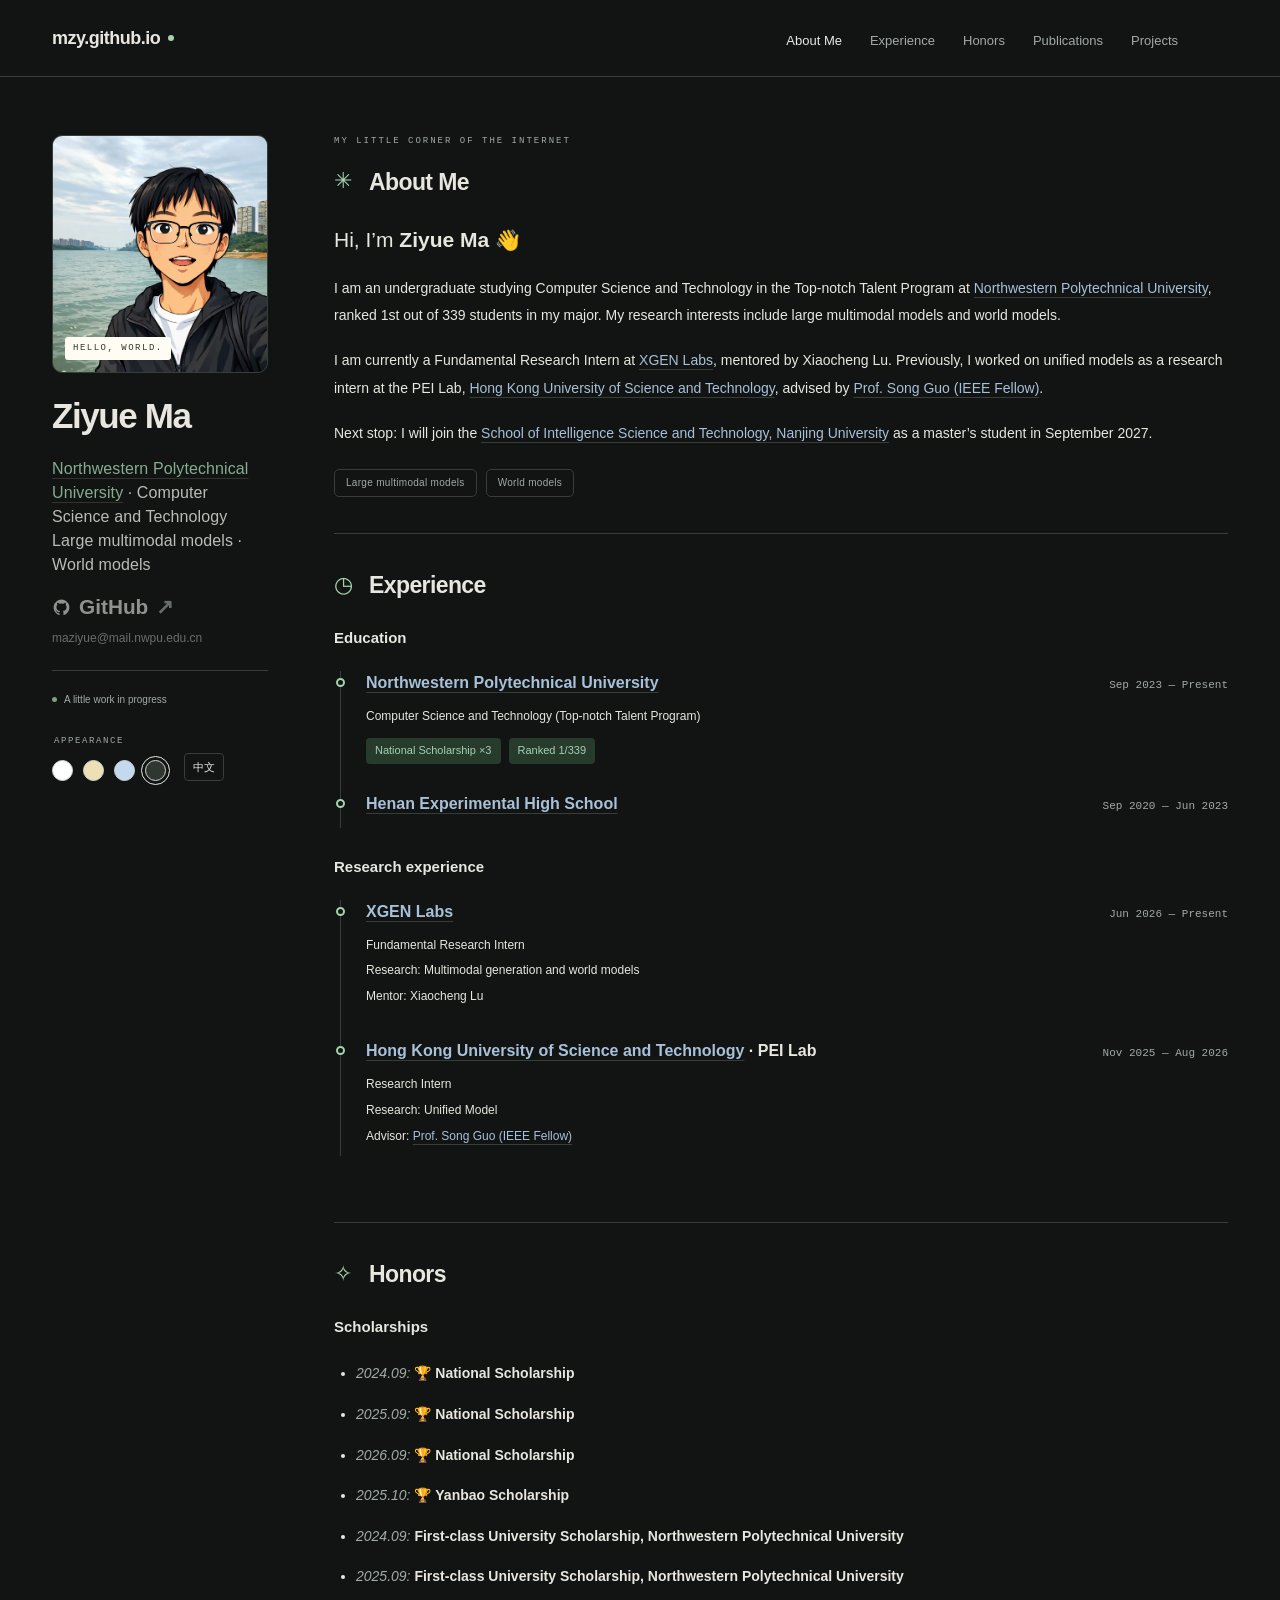
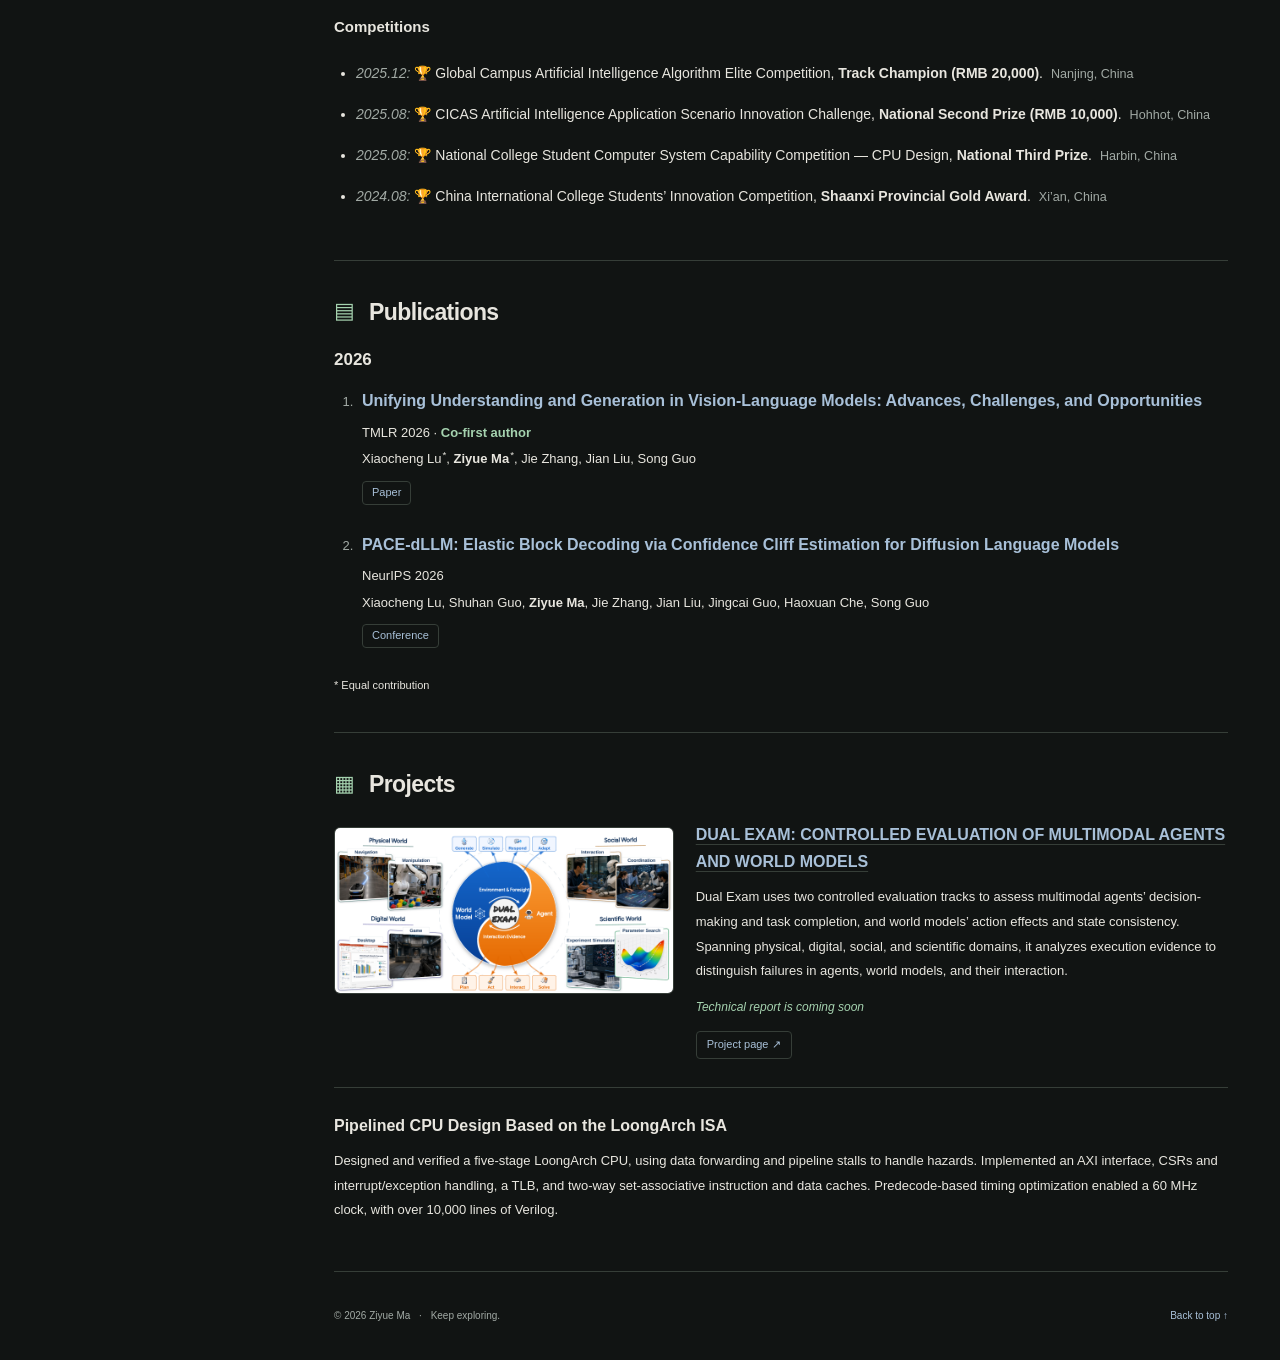
==== index.html @ 54a14113 "Publish bilingual academic homepage" ====
<!doctype html>
    <html lang="en" data-theme="dark"><head><meta charset="utf-8"><meta name="viewport" content="width=device-width,initial-scale=1">
    <title>mzy.github.io — Ziyue Ma</title><meta name="description" content="I am an undergraduate studying Computer Science and Technology in the Top-notch Talent Program at Northwestern Polytechnical University, ranked 1st out of 339 students in my major. My research interests include large multimodal models and world models.">
    <meta name="color-scheme" content="light dark"><link rel="icon" href="assets/images/favicon.svg" type="image/svg+xml">
    <link rel="stylesheet" href="assets/css/template.css"><link rel="stylesheet" href="assets/css/template-additions.css"><link rel="stylesheet" href="assets/css/site.css">
    <script>try{const t=localStorage.getItem('mzy-theme-v2');if(['light','yellow','blue','dark'].includes(t)){if(t==='light')delete document.documentElement.dataset.theme;else document.documentElement.dataset.theme=t;}}catch(e){}</script>
    <script src="assets/js/site.js" defer></script></head>
    <body><a class="skip-link" href="#about">Skip to content</a>
    <header class="masthead"><div class="masthead__inner-wrap"><a href="#about" class="site-brand">mzy.github.io<span class="brand-dot"></span></a><nav id="site-nav" class="site-nav" aria-label="Main navigation"><ul class="site-nav__links"><li><a class="site-nav__link" href="#about">About Me</a></li><li><a class="site-nav__link" href="#experience">Experience</a></li><li><a class="site-nav__link" href="#honors">Honors</a></li><li><a class="site-nav__link" href="#publications">Publications</a></li><li><a class="site-nav__link" href="#projects">Projects</a></li></ul></nav></div></header>
    <div id="main" role="main"><aside class="sidebar sticky"><div class="profile_box">
    <div class="author__avatar"><div class="portrait-frame"><img src="assets/images/portrait.jpg" alt="Ziyue Ma’s portrait" width="1024" height="1536"><span class="portrait-tag">HELLO, WORLD.</span></div></div>
    <div class="author__content"><h1 class="author__name">Ziyue Ma</h1></div>
    <p class="author__direction"><a class="profile-reference" href="https://www.nwpu.edu.cn/" target="_blank" rel="noopener noreferrer">Northwestern Polytechnical University</a> · Computer Science and Technology<br>Large multimodal models · World models</p>
    <div class="author__social-icons"><a class="github-link" href="https://github.com/abczyxabczyxa" target="_blank" rel="noopener noreferrer"><svg viewBox="0 0 24 24" aria-hidden="true"><path fill="currentColor" d="M12 2a10 10 0 0 0-3.16 19.49c.5.09.68-.22.68-.48v-1.86c-2.78.6-3.37-1.18-3.37-1.18-.45-1.16-1.11-1.47-1.11-1.47-.91-.62.07-.61.07-.61 1 .07 1.53 1.03 1.53 1.03.89 1.53 2.34 1.09 2.91.83.09-.65.35-1.09.63-1.34-2.22-.25-4.56-1.11-4.56-4.94 0-1.09.39-1.99 1.03-2.69-.1-.25-.45-1.27.1-2.65 0 0 .84-.27 2.75 1.03a9.58 9.58 0 0 1 5 0c1.91-1.3 2.75-1.03 2.75-1.03.55 1.38.2 2.4.1 2.65.64.7 1.03 1.6 1.03 2.69 0 3.84-2.34 4.69-4.58 4.94.36.31.68.92.68 1.85v2.75c0 .27.18.58.69.48A10 10 0 0 0 12 2Z"/></svg>GitHub <span>↗</span></a><a class="email-link" href="mailto:maziyue@mail.nwpu.edu.cn" aria-label="Email maziyue@mail.nwpu.edu.cn">maziyue@mail.nwpu.edu.cn</a></div>
    <div class="profile-note"><span class="status-dot"></span> A little work in progress</div>
    <div class="appearance-controls"><fieldset class="theme-picker"><legend>APPEARANCE</legend><button type="button" data-theme-choice="light" aria-label="Light theme" aria-pressed="true"></button><button type="button" data-theme-choice="yellow" aria-label="Warm theme" aria-pressed="false"></button><button type="button" data-theme-choice="blue" aria-label="Blue theme" aria-pressed="false"></button><button type="button" data-theme-choice="dark" aria-label="Dark theme" aria-pressed="false"></button></fieldset><a class="language-toggle" href="zh.html" lang="zh-CN" aria-label="切换为中文">中文</a></div>
    </div></aside>
    <article class="page"><div class="page__inner-wrap"><div class="page__content">
    <section id="about" class="about-section"><div class="section-kicker">MY LITTLE CORNER OF THE INTERNET</div><h2><span class="section-symbol" aria-hidden="true">✳</span> About Me</h2><p class="intro-lead">Hi, I’m <strong>Ziyue Ma</strong><span class="wave"> 👋</span></p><p>I am an undergraduate studying Computer Science and Technology in the Top-notch Talent Program at <a class="profile-reference" href="https://www.nwpu.edu.cn/" target="_blank" rel="noopener noreferrer">Northwestern Polytechnical University</a>, ranked 1st out of 339 students in my major. My research interests include large multimodal models and world models.</p><p>I am currently a Fundamental Research Intern at <a class="profile-reference" href="https://xgenlabs.ai/" target="_blank" rel="noopener noreferrer">XGEN Labs</a>, mentored by Xiaocheng Lu. Previously, I worked on unified models as a research intern at the PEI Lab, <a class="profile-reference" href="https://hkust.edu.hk/" target="_blank" rel="noopener noreferrer">Hong Kong University of Science and Technology</a>, advised by <a class="profile-reference" href="https://cse.hkust.edu.hk/~songguo/" target="_blank" rel="noopener noreferrer">Prof. Song Guo (IEEE Fellow)</a>.</p><p>Next stop: I will join the <a class="profile-reference" href="https://is.nju.edu.cn/" target="_blank" rel="noopener noreferrer">School of Intelligence Science and Technology, Nanjing University</a> as a master’s student in September 2027.</p><div class="topic-pills"><span>Large multimodal models</span><span>World models</span></div></section>
    <section id="experience"><h2><span class="section-symbol" aria-hidden="true">◷</span> Experience</h2><h3 class="experience-group-title">Education <span>EDUCATION</span></h3><ol class="personal-timeline"><li class="timeline-entry"><span class="timeline-point" aria-hidden="true"></span><div class="timeline-heading"><h4><a class="profile-reference" href="https://www.nwpu.edu.cn/" target="_blank" rel="noopener noreferrer">Northwestern Polytechnical University</a></h4><span class="timeline-date">Sep 2023 — Present</span></div><p class="timeline-detail">Computer Science and Technology (Top-notch Talent Program)</p><div class="academic-highlights"><span>National Scholarship ×3</span><span>Ranked 1/339</span></div></li><li class="timeline-entry"><span class="timeline-point" aria-hidden="true"></span><div class="timeline-heading"><h4><a class="profile-reference" href="https://www.hnssyzx.cn/" target="_blank" rel="noopener noreferrer">Henan Experimental High School</a></h4><span class="timeline-date">Sep 2020 — Jun 2023</span></div><div class="academic-highlights"></div></li></ol><h3 class="experience-group-title">Research experience <span>RESEARCH EXPERIENCE</span></h3><ol class="personal-timeline"><li class="timeline-entry"><span class="timeline-point" aria-hidden="true"></span><div class="timeline-heading"><h4><a class="profile-reference" href="https://xgenlabs.ai/" target="_blank" rel="noopener noreferrer">XGEN Labs</a></h4><span class="timeline-date">Jun 2026 — Present</span></div><p class="timeline-role">Fundamental Research Intern</p><p class="timeline-detail">Research: Multimodal generation and world models</p><p class="timeline-mentor">Mentor: Xiaocheng Lu</p></li><li class="timeline-entry"><span class="timeline-point" aria-hidden="true"></span><div class="timeline-heading"><h4><a class="profile-reference" href="https://hkust.edu.hk/" target="_blank" rel="noopener noreferrer">Hong Kong University of Science and Technology</a> · PEI Lab</h4><span class="timeline-date">Nov 2025 — Aug 2026</span></div><p class="timeline-role">Research Intern</p><p class="timeline-detail">Research: Unified Model</p><p class="timeline-mentor">Advisor: <a class="profile-reference" href="https://cse.hkust.edu.hk/~songguo/" target="_blank" rel="noopener noreferrer">Prof. Song Guo (IEEE Fellow)</a></p></li></ol></section>
    <section id="honors"><h2><span class="section-symbol" aria-hidden="true">✧</span> Honors</h2><h3 class="experience-group-title">Scholarships <span>SCHOLARSHIPS</span></h3><ul class="honor-list"><li class="honor-row"><p><em><time datetime="2024-09">2024.09</time>:</em> 🏆 <strong class="honor-emphasized">National Scholarship</strong></p></li><li class="honor-row"><p><em><time datetime="2025-09">2025.09</time>:</em> 🏆 <strong class="honor-emphasized">National Scholarship</strong></p></li><li class="honor-row"><p><em><time datetime="2026-09">2026.09</time>:</em> 🏆 <strong class="honor-emphasized">National Scholarship</strong></p></li><li class="honor-row"><p><em><time datetime="2025-10">2025.10</time>:</em> 🏆 <strong>Yanbao Scholarship</strong></p></li><li class="honor-row"><p><em><time datetime="2024-09">2024.09</time>:</em> <strong>First-class University Scholarship, Northwestern Polytechnical University</strong></p></li><li class="honor-row"><p><em><time datetime="2025-09">2025.09</time>:</em> <strong>First-class University Scholarship, Northwestern Polytechnical University</strong></p></li></ul><h3 class="experience-group-title">Competitions <span>COMPETITIONS</span></h3><ul class="honor-list"><li class="honor-row"><p><em><time datetime="2025-12">2025.12</time>:</em> 🏆 Global Campus Artificial Intelligence Algorithm Elite Competition, <strong>Track Champion (RMB 20,000)</strong>.<span class="honor-location">Nanjing, China</span></p></li><li class="honor-row"><p><em><time datetime="2025-08">2025.08</time>:</em> 🏆 CICAS Artificial Intelligence Application Scenario Innovation Challenge, <strong>National Second Prize (RMB 10,000)</strong>.<span class="honor-location">Hohhot, China</span></p></li><li class="honor-row"><p><em><time datetime="2025-08">2025.08</time>:</em> 🏆 National College Student Computer System Capability Competition — CPU Design, <strong>National Third Prize</strong>.<span class="honor-location">Harbin, China</span></p></li><li class="honor-row"><p><em><time datetime="2024-08">2024.08</time>:</em> 🏆 China International College Students’ Innovation Competition, <strong>Shaanxi Provincial Gold Award</strong>.<span class="honor-location">Xi’an, China</span></p></li></ul></section>
    <section id="publications"><h2><span class="section-symbol" aria-hidden="true">▤</span> Publications</h2><h3 class="publication-year">2026</h3><ol class="publication-list"><li class="publication-item"><h3 class="publication-title"><a href="https://openreview.net/pdf?id=AIMmeOrVFL" target="_blank" rel="noopener noreferrer">Unifying Understanding and Generation in Vision-Language Models: Advances, Challenges, and Opportunities</a></h3><p class="publication-venue">TMLR 2026 · <span class="publication-contribution">Co-first author</span></p><p class="publication-authors">Xiaocheng Lu<sup>*</sup>, <strong>Ziyue Ma</strong><sup>*</sup>, Jie Zhang, Jian Liu, Song Guo</p><div class="publication-links"><a href="https://openreview.net/pdf?id=AIMmeOrVFL" target="_blank" rel="noopener noreferrer">Paper</a></div></li><li class="publication-item"><h3 class="publication-title"><a href="https://neurips.cc/virtual/2026/loc/sydney/poster/149141" target="_blank" rel="noopener noreferrer">PACE-dLLM: Elastic Block Decoding via Confidence Cliff Estimation for Diffusion Language Models</a></h3><p class="publication-venue">NeurIPS 2026</p><p class="publication-authors">Xiaocheng Lu, Shuhan Guo, <strong>Ziyue Ma</strong>, Jie Zhang, Jian Liu, Jingcai Guo, Haoxuan Che, Song Guo</p><div class="publication-links"><a href="https://neurips.cc/virtual/2026/loc/sydney/poster/149141" target="_blank" rel="noopener noreferrer">Conference</a></div></li></ol><p class="publication-note">* Equal contribution</p></section>
    <section id="projects"><h2><span class="section-symbol" aria-hidden="true">▦</span> Projects</h2><div class="research-projects"><article class="research-project research-project-with-image"><div class="research-project-image"><img src="assets/images/dual-exam.png" alt="DUAL EXAM evaluation framework for multimodal agents and world models across physical, digital, social, and scientific domains" width="1600" height="780" loading="lazy"></div><div class="research-project-content"><h3><a class="profile-reference" href="https://xgenlabs.ai/research/dual-exam/" target="_blank" rel="noopener noreferrer">DUAL EXAM: CONTROLLED EVALUATION OF MULTIMODAL AGENTS AND WORLD MODELS</a></h3><p>Dual Exam uses two controlled evaluation tracks to assess multimodal agents’ decision-making and task completion, and world models’ action effects and state consistency. Spanning physical, digital, social, and scientific domains, it analyzes execution evidence to distinguish failures in agents, world models, and their interaction.</p><p class="project-status">Technical report is coming soon</p><a class="project-page-link" href="https://xgenlabs.ai/research/dual-exam/" target="_blank" rel="noopener noreferrer">Project page ↗</a></div></article><article class="research-project"><div class="research-project-content"><h3>Pipelined CPU Design Based on the LoongArch ISA</h3><p>Designed and verified a five-stage LoongArch CPU, using data forwarding and pipeline stalls to handle hazards. Implemented an AXI interface, CSRs and interrupt/exception handling, a TLB, and two-way set-associative instruction and data caches. Predecode-based timing optimization enabled a 60 MHz clock, with over 10,000 lines of Verilog.</p></div></article></div></section>
    <footer class="site-footer"><span>© 2026 Ziyue Ma <span class="footer-dot">·</span> Keep exploring.</span><a href="#about">Back to top ↑</a></footer>
    </div></div></article></div><noscript><p class="noscript-note">Content and links work without JavaScript. Theme switching requires JavaScript.</p></noscript></body></html>
---- assets/css/template.css ----
a:focus{outline:thin dotted #f89406;outline:5px auto #f89406;outline-offset:-2px}*,*:before,*:after{-moz-box-sizing:border-box;-webkit-box-sizing:border-box;box-sizing:border-box}html{box-sizing:border-box;background-color:#fff;font-size:15px;-webkit-text-size-adjust:100%;-ms-text-size-adjust:100%}body{margin:0}::-moz-selection{color:#fff;background:#000}::selection{color:#fff;background:#000}article,aside,details,figcaption,figure,footer,header,hgroup,main,nav,section{display:block}audio,canvas,video{display:inline-block;*display:inline;*zoom:1}audio:not([controls]){display:none}a{color:#224b8d}a:hover,a:active{outline:0}sub,sup{position:relative;font-size:75%;line-height:0;vertical-align:baseline}sup{top:-0.5em}sub{bottom:-0.25em}img{max-width:100%;width:auto\9;height:auto;vertical-align:middle;border:0;-ms-interpolation-mode:bicubic}#map_canvas img,.google-maps img{max-width:none}button,input,select,textarea{margin:0;font-size:100%;vertical-align:middle}button,input{*overflow:visible;line-height:normal}button::-moz-focus-inner,input::-moz-focus-inner{padding:0;border:0}button,html input[type="button"],input[type="reset"],input[type="submit"]{-webkit-appearance:button;cursor:pointer}label,select,button,input[type="button"],input[type="reset"],input[type="submit"],input[type="radio"],input[type="checkbox"]{cursor:pointer}input[type="search"]{box-sizing:content-box;-webkit-appearance:textfield}input[type="search"]::-webkit-search-decoration,input[type="search"]::-webkit-search-cancel-button{-webkit-appearance:none}textarea{overflow:auto;vertical-align:top}html{position:relative;min-height:100%}body{margin:0;padding:0;padding-bottom:0em;color:#494e52;font-family:"Trebuchet MS",Helvetica,sans-serif;line-height:1.5}body.overflow--hidden{overflow:hidden}h1,h2,h3,h4,h5,h6{margin:1em 0 0.5em;line-height:1.2;font-family:"Trebuchet MS",Helvetica,sans-serif;font-weight:bold}h1{margin-top:1em;font-size:1.4em}h2{font-size:1.2em}h3{font-size:1em}h4{font-size:1em}h5{font-size:1em}h6{font-size:1em}small,.small{font-size:1em}p{margin-bottom:0.5em}u,ins{text-decoration:none;border-bottom:1px solid #494e52}u a,ins a{color:inherit}ul{padding-inline-start:2em;margin-block-start:0.5em}del a{color:inherit}p,pre,blockquote,ul,ol,dl,figure,table,fieldset{orphans:3;widows:3}abbr[title],abbr[data-original-title]{text-decoration:none;cursor:help;border-bottom:1px dotted #494e52}blockquote{margin:2em 1em 2em 0;padding-left:1em;padding-right:1em;font-style:italic;border-left:0.25em solid #7a8288}blockquote cite{font-style:italic}blockquote cite:before{content:"\2014";padding-right:5px}a:hover,a:active{outline:0}tt,code,kbd,samp,pre{font-family:Monaco,Consolas,"Lucida Console",monospace}pre{overflow-x:auto}p>code,a>code,li>code,figcaption>code,td>code{padding-top:0.1rem;padding-bottom:0.1rem;font-size:1em;background:#fafafa;border:1px solid #f2f3f3;border-radius:4px;box-shadow:0 1px 1px rgba(0,0,0,0.125)}p>code:before,p>code:after,a>code:before,a>code:after,li>code:before,li>code:after,figcaption>code:before,figcaption>code:after,td>code:before,td>code:after{letter-spacing:-0.2em;content:"\00a0"}hr{display:block;margin:1em 0;border:0;border-top:1px solid #f2f3f3}ul li,ol li{margin-bottom:0.5em}li ul,li ol{margin-top:0.5em}figure{display:-webkit-box;display:flex;-webkit-box-pack:justify;justify-content:space-between;-webkit-box-align:start;align-items:flex-start;flex-wrap:wrap;margin:2em 0}figure img,figure iframe,figure .fluid-width-video-wrapper{margin-bottom:1em}figure img{width:100%;border-radius:4px;-webkit-transition:all 0.2s ease-in-out;transition:all 0.2s ease-in-out}figure>a{display:block}@media (min-width: 37.5em){figure.half>a,figure.half>img{width:calc(50% - 0.5em)}}figure.half figcaption{width:100%}@media (min-width: 37.5em){figure.third>a,figure.third>img{width:calc(33.3333% - 0.5em)}}figure.third figcaption{width:100%}figcaption{margin-bottom:0.5em;color:#777a7d;font-family:Georgia,Times,serif;font-size:1em}figcaption a{color:inherit;text-decoration:none;border-bottom:1px solid #bdc1c4;-webkit-transition:all 0.2s ease-in-out;transition:all 0.2s ease-in-out}figcaption a:hover{color:#000;border-bottom-color:#000}svg:not(:root){overflow:hidden}nav ul{margin:0;padding:0}nav li{list-style:none}nav a{text-decoration:none}nav ul li,nav ol li{margin-bottom:0}nav li ul,nav li ol{margin-top:0}b,i,strong,em,blockquote,p,q,span,figure,img,h1,h2,header,input,a,tr,td,form button,input[type="submit"],.btn,#goog-wm-sb,.highlight,.archive__item-teaser{-webkit-transition:all 0.2s ease-in-out;transition:all 0.2s ease-in-out}.hidden{display:none;visibility:hidden}.load{display:none}.transparent{opacity:0}.visually-hidden,.screen-reader-text,.screen-reader-text span,.screen-reader-shortcut{position:absolute !important;clip:rect(1px, 1px, 1px, 1px);height:1px !important;width:1px !important;border:0 !important;overflow:hidden}body:hover .visually-hidden a,body:hover .visually-hidden input,body:hover .visually-hidden button{display:none !important}.screen-reader-text:focus,.screen-reader-shortcut:focus{clip:auto !important;height:auto !important;width:auto !important;display:block;font-size:1em;font-weight:bold;padding:15px 23px 14px;background:#fff;z-index:100000;text-decoration:none;box-shadow:0 0 2px 2px rgba(0,0,0,0.6)}.skip-link{position:fixed;z-index:20;margin:0;font-family:"Trebuchet MS",Helvetica,sans-serif;white-space:nowrap}.skip-link li{height:0;width:0;list-style:none}.text-left{text-align:left}.text-center{text-align:center}.text-right{text-align:right}.text-justify{text-align:justify}.text-nowrap{white-space:nowrap}.cf{clear:both}.wrapper{max-width:925px;margin-left:auto;margin-right:auto}.wrapper:after{content:" ";display:block;clear:both}.align-left{display:block;margin-left:auto;margin-right:auto}@media (min-width: 37.5em){.align-left{float:left;margin-right:1em}}.align-right{display:block;margin-left:auto;margin-right:auto}@media (min-width: 37.5em){.align-right{float:right;margin-left:1em}}.align-center{display:block;margin-left:auto;margin-right:auto}@media (min-width: 57.8125em){.full{margin-right:-19.4915254237% !important}}.icon{display:inline-block;fill:currentColor;width:1em;height:1.1em;line-height:1;position:relative;top:-0.1em;vertical-align:middle}.social-icons .fa{color:#000}.social-icons .fa-behance,.social-icons .fa-behance-square{color:#1769FF}.social-icons .fa-dribbble{color:#ea4c89}.social-icons .fa-facebook,.social-icons .fa-facebook-square{color:#3b5998}.social-icons .fa-flickr{color:#ff0084}.social-icons .fa-foursquare{color:#0072b1}.social-icons .fa-github,.social-icons .fa-github-alt,.social-icons .fa-github-square{color:#171516}.social-icons .fa-google-plus,.social-icons .fa-google-plus-square{color:#dd4b39}.social-icons .fa-instagram{color:#517fa4}.social-icons .fa-lastfm,.social-icons .fa-lastfm-square{color:#d51007}.social-icons .fa-linkedin,.social-icons .fa-linkedin-square{color:#007bb6}.social-icons .fa-pinterest,.social-icons .fa-pinterest-p,.social-icons .fa-pinterest-square{color:#cb2027}.social-icons .fa-rss,.social-icons .fa-rss-square{color:#fa9b39}.social-icons .fa-soundcloud{color:#f30}.social-icons .fa-stack-exchange,.social-icons .fa-stack-overflow{color:#fe7a15}.social-icons .fa-tumblr,.social-icons .fa-tumblr-square{color:#32506d}.social-icons .fa-twitter,.social-icons .fa-twitter-square{color:#55acee}.social-icons .fa-vimeo,.social-icons .fa-vimeo-square{color:#1ab7ea}.social-icons .fa-vine{color:#00bf8f}.social-icons .fa-youtube,.social-icons .fa-youtube-square,.social-icons .fa-youtube-play{color:#b00}.social-icons .fa-xing,.social-icons .fa-xing-square{color:#006567}.navicon{position:relative;width:28px;height:4px;background:#fff;margin:auto;-webkit-transition:0.3s;transition:0.3s}.navicon:before,.navicon:after{content:"";position:absolute;left:0;width:28px;height:4px;background:#fff;-webkit-transition:0.3s;transition:0.3s}.navicon:before{top:-8px}.navicon:after{bottom:-8px}.close .navicon{background:transparent}.close .navicon:before,.close .navicon:after{-webkit-transform-origin:50% 50%;-ms-transform-origin:50% 50%;transform-origin:50% 50%;top:0;width:28px}.close .navicon:before{-webkit-transform:rotate3d(0, 0, 1, 45deg);transform:rotate3d(0, 0, 1, 45deg)}.close .navicon:after{-webkit-transform:rotate3d(0, 0, 1, -45deg);transform:rotate3d(0, 0, 1, -45deg)}@media (min-width: 57.8125em){.sticky{clear:both;position:-webkit-sticky;position:sticky;top:6em}.sticky::after{clear:both;content:"";display:table}.sticky>*{display:block}}.well{min-height:20px;padding:19px;margin-bottom:20px;background-color:#f5f5f5;border:1px solid #e3e3e3;border-radius:4px;box-shadow:inset 0 1px 1px rgba(0,0,0,0.05)}.show-modal{overflow:hidden;position:relative}.show-modal:before{position:absolute;content:"";top:0;left:0;width:100%;height:100%;z-index:999;background-color:rgba(255,255,255,0.85)}.show-modal .modal{display:block}.modal{display:none;position:fixed;width:300px;top:50%;left:50%;margin-left:-150px;margin-top:-150px;min-height:0;z-index:9999;background:#fff;border:1px solid #f2f3f3;border-radius:4px;box-shadow:0 1px 1px rgba(0,0,0,0.125)}.modal__title{margin:0;padding:0.5em 1em}.modal__supporting-text{padding:0 1em 0.5em 1em}.modal__actions{padding:0.5em 1em;border-top:1px solid #f2f3f3}.footnote{color:#9ba1a6;text-decoration:none}.footnotes{color:#9ba1a6}.footnotes ol,.footnotes li,.footnotes p{margin-bottom:0;font-size:1em}a.reversefootnote{color:#7a8288;text-decoration:none}a.reversefootnote:hover{text-decoration:underline}.required{color:#ee5f5b;font-weight:bold}@-webkit-keyframes intro{0%{opacity:0}100%{opacity:1}}@keyframes intro{0%{opacity:0}100%{opacity:1}}table{margin-bottom:1em;width:100%;font-family:"Trebuchet MS",Helvetica,sans-serif;font-size:1em;border-collapse:collapse}table+table{margin-top:1em}thead{background-color:#f2f3f3}th{padding:0.5em;font-weight:bold;text-align:left}tr{padding-bottom:.5em;padding-top:.5em}td{padding:.5em;border-bottom:1px solid #bdc1c4}tr,td,th{vertical-align:middle}.btn,#goog-wm-sb{display:inline-block;margin-bottom:0.25em;padding:0.5em 1em;color:#fff !important;font-family:"Trebuchet MS",Helvetica,sans-serif;font-size:1em;font-weight:bold;text-align:center;text-decoration:none;background-color:#7a8288;border:0 !important;border-radius:4px;cursor:pointer}.btn:hover,#goog-wm-sb:hover{background-color:#333}.btn .icon,#goog-wm-sb .icon{margin-right:0.5em}.btn .icon+.hidden,#goog-wm-sb .icon+.hidden{margin-left:-0.5em}.btn--block{display:block;width:100%}.btn--block+.btn--block{margin-top:0.25em}.btn--inverse{color:#7a8288 !important;border:1px solid #bdc1c4 !important;background-color:#fff}.btn--inverse:hover{color:#fff !important;border-color:#7a8288}.btn--light-outline{border:1px solid #fff !important;background-color:transparent}.btn--info{background-color:#224b8d}.btn--info:hover{background-color:#1b3c71}.btn--warning{background-color:#f89406}.btn--warning:hover{background-color:#c67605}.btn--success{background-color:#62c462}.btn--success:hover{background-color:#4e9d4e}.btn--danger{background-color:#ee5f5b}.btn--danger:hover{background-color:#be4c49}.btn--disabled{pointer-events:none;cursor:not-allowed;filter:alpha(opacity=65);box-shadow:none;opacity:0.65}.btn--facebook{background-color:#3b5998}.btn--facebook:hover{background-color:#2f477a}.btn--twitter{background-color:#55acee}.btn--twitter:hover{background-color:#448abe}.btn--google-plus{background-color:#dd4b39}.btn--google-plus:hover{background-color:#b13c2e}.btn--linkedin{background-color:#007bb6}.btn--linkedin:hover{background-color:#006292}.btn--x-large{font-size:1.2em}.btn--large{font-size:1em}.btn--small{font-size:.6875em}.notice{margin:2em 0 !important;padding:1em;font-family:"Trebuchet MS",Helvetica,sans-serif;font-size:1em ;text-indent:initial;background-color:#f8f9f9;border-radius:4px;box-shadow:0 1px 1px rgba(189,193,196,0.25)}.notice h4{margin-top:0 !important;margin-bottom:0.75em}.page__content .notice h4{margin-bottom:0;font-size:1em}.notice p:last-child{margin-bottom:0 !important}.notice h4+p{margin-top:0;padding-top:0}.notice a{color:#bdc1c4}.notice a:hover{color:#717476}.notice code{background-color:#fcfcfc}.notice ul:last-child{margin-bottom:0}.notice--primary{margin:2em 0 !important;padding:1em;font-family:"Trebuchet MS",Helvetica,sans-serif;font-size:1em ;text-indent:initial;background-color:#f2f3f3;border-radius:4px;box-shadow:0 1px 1px rgba(122,130,136,0.25)}.notice--primary h4{margin-top:0 !important;margin-bottom:0.75em}.page__content .notice--primary h4{margin-bottom:0;font-size:1em}.notice--primary p:last-child{margin-bottom:0 !important}.notice--primary h4+p{margin-top:0;padding-top:0}.notice--primary a{color:#7a8288}.notice--primary a:hover{color:#494e52}.notice--primary code{background-color:#f8f9f9}.notice--primary ul:last-child{margin-bottom:0}.notice--info{margin:2em 0 !important;padding:1em;font-family:"Trebuchet MS",Helvetica,sans-serif;font-size:1em ;text-indent:initial;background-color:#e9edf4;border-radius:4px;box-shadow:0 1px 1px rgba(34,75,141,0.25)}.notice--info h4{margin-top:0 !important;margin-bottom:0.75em}.page__content .notice--info h4{margin-bottom:0;font-size:1em}.notice--info p:last-child{margin-bottom:0 !important}.notice--info h4+p{margin-top:0;padding-top:0}.notice--info a{color:#224b8d}.notice--info a:hover{color:#142d55}.notice--info code{background-color:#f4f6f9}.notice--info ul:last-child{margin-bottom:0}.notice--warning{margin:2em 0 !important;padding:1em;font-family:"Trebuchet MS",Helvetica,sans-serif;font-size:1em ;text-indent:initial;background-color:#fef4e6;border-radius:4px;box-shadow:0 1px 1px rgba(248,148,6,0.25)}.notice--warning h4{margin-top:0 !important;margin-bottom:0.75em}.page__content .notice--warning h4{margin-bottom:0;font-size:1em}.notice--warning p:last-child{margin-bottom:0 !important}.notice--warning h4+p{margin-top:0;padding-top:0}.notice--warning a{color:#f89406}.notice--warning a:hover{color:#955904}.notice--warning code{background-color:#fffaf3}.notice--warning ul:last-child{margin-bottom:0}.notice--success{margin:2em 0 !important;padding:1em;font-family:"Trebuchet MS",Helvetica,sans-serif;font-size:1em ;text-indent:initial;background-color:#eff9ef;border-radius:4px;box-shadow:0 1px 1px rgba(98,196,98,0.25)}.notice--success h4{margin-top:0 !important;margin-bottom:0.75em}.page__content .notice--success h4{margin-bottom:0;font-size:1em}.notice--success p:last-child{margin-bottom:0 !important}.notice--success h4+p{margin-top:0;padding-top:0}.notice--success a{color:#62c462}.notice--success a:hover{color:#3b763b}.notice--success code{background-color:#f7fcf7}.notice--success ul:last-child{margin-bottom:0}.notice--danger{margin:2em 0 !important;padding:1em;font-family:"Trebuchet MS",Helvetica,sans-serif;font-size:1em ;text-indent:initial;background-color:#fdefef;border-radius:4px;box-shadow:0 1px 1px rgba(238,95,91,0.25)}.notice--danger h4{margin-top:0 !important;margin-bottom:0.75em}.page__content .notice--danger h4{margin-bottom:0;font-size:1em}.notice--danger p:last-child{margin-bottom:0 !important}.notice--danger h4+p{margin-top:0;padding-top:0}.notice--danger a{color:#ee5f5b}.notice--danger a:hover{color:#8f3937}.notice--danger code{background-color:#fef7f7}.notice--danger ul:last-child{margin-bottom:0}.masthead{font-size:21px;position:sticky;top:0;background-color:white;border-bottom:1px solid #f2f3f3;z-index:20}.masthead__inner-wrap{max-width:925px;margin-left:auto;margin-right:auto;clear:both;padding:.5em;font-family:"Trebuchet MS",Helvetica,sans-serif}.masthead__inner-wrap:after{content:" ";display:block;clear:both}.masthead__inner-wrap::after{clear:both;content:"";display:table}@media (min-width: 80em){.masthead__inner-wrap{max-width:1280px}}.masthead__inner-wrap nav{z-index:10}.masthead__inner-wrap a{text-decoration:none}.masthead__menu ul{margin:0;padding:0;clear:both;list-style-type:none}.masthead__menu-home-item{display:none !important}@media (min-width: 48em){.masthead__menu-home-item{display:block !important}}.masthead__menu-item{display:block;list-style-type:none;white-space:nowrap}.masthead__menu-item--lg{padding-right:2em;font-weight:700}.breadcrumbs{max-width:925px;margin-left:auto;margin-right:auto;clear:both;margin-top:0;margin-bottom:0;padding-left:2em;padding-right:2em;font-family:"Trebuchet MS",Helvetica,sans-serif;-webkit-animation:intro 0.3s both;animation:intro 0.3s both;-webkit-animation-delay:0.30s;animation-delay:0.30s}.breadcrumbs:after{content:" ";display:block;clear:both}.breadcrumbs::after{clear:both;content:"";display:table}@media (min-width: 57.8125em){.breadcrumbs{padding-left:1em;padding-right:1em}}@media (min-width: 80em){.breadcrumbs{max-width:1280px}}.breadcrumbs ol{padding:0;list-style:none;font-size:1em}@media (min-width: 57.8125em){.breadcrumbs ol{width:83.0508474576%;float:right;margin-right:0}}@media (min-width: 80em){.breadcrumbs ol{padding-left:4.2372881356%}}.breadcrumbs li{display:inline}.breadcrumbs .current{font-weight:bold}.pagination{clear:both;width:100%;float:left;margin-left:0;margin-right:0;clear:both;margin-top:1em;padding-top:1em}.pagination::after{clear:both;content:"";display:table}.pagination ul{margin:0;padding:0;list-style-type:none;font-family:"Trebuchet MS",Helvetica,sans-serif}.pagination li{display:block;float:left;margin-left:-1px}.pagination li a{margin-bottom:0.25em;padding:0.5em 1em;font-family:"Trebuchet MS",Helvetica,sans-serif;font-size:14px;font-weight:bold;line-height:1.5;text-align:center;text-decoration:none;color:#9ba1a6;border:1px solid #bdc1c4;border-radius:0}.pagination li a:hover{color:#1a386a}.pagination li a.current{color:#fff;background:#7a8288}.pagination li a.disabled{color:#dee0e1;pointer-events:none;cursor:not-allowed}.pagination li:first-child{margin-left:0}.pagination li:first-child a{border-top-left-radius:4px;border-bottom-left-radius:4px}.pagination li:last-child a{border-top-right-radius:4px;border-bottom-right-radius:4px}.pagination--pager{display:block;padding:1em 2em;float:left;width:50%;font-family:"Trebuchet MS",Helvetica,sans-serif;font-size:1em;font-weight:bold;text-align:center;text-decoration:none;color:#bdc1c4;border:1px solid #bdc1c4;border-radius:4px}.pagination--pager:hover{color:#1a386a}.pagination--pager:first-child{border-top-right-radius:0;border-bottom-right-radius:0}.pagination--pager:last-child{margin-left:-1px;border-top-left-radius:0;border-bottom-left-radius:0}.pagination--pager.disabled{color:#dee0e1;pointer-events:none;cursor:not-allowed}.page__content+.pagination,.page__meta+.pagination,.comment__date+.pagination,.page__share+.pagination,.page__comments+.pagination{margin-top:2em;padding-top:2em;border-top:1px solid #f2f3f3}.greedy-nav{position:relative;min-width:250px;background:#fff}.greedy-nav a{display:block;margin:0 1rem;padding:0.5rem 0;color:#7a8288;text-decoration:none}.greedy-nav a:hover{color:#5c6266}.greedy-nav button{position:absolute;height:100%;right:0;padding:0 0.5rem;border:0;outline:none;background-color:#7a8288;color:#fff;cursor:pointer}.greedy-nav .visible-links{display:table}.greedy-nav .visible-links li{display:table-cell;vertical-align:middle}.greedy-nav .visible-links li:first-child{font-weight:bold}.greedy-nav .visible-links li:first-child a{margin-left:0}.greedy-nav .visible-links li:last-child a{margin-right:0}.greedy-nav .visible-links a{position:relative}.greedy-nav .visible-links a:before{content:"";position:absolute;left:0;bottom:0;height:4px;background:#bdc1c4;width:100%;-webkit-transition:all 0.2s ease-in-out;transition:all 0.2s ease-in-out;-webkit-transform:scaleX(0);-ms-transform:scaleX(0);transform:scaleX(0)}.greedy-nav .visible-links a:hover:before{-webkit-transform:scaleX(1);-ms-transform:scaleX(1);transform:scaleX(1)}.greedy-nav .hidden-links{position:absolute;top:100%;right:0;margin-top:15px;padding:5px;border:1px solid #f2f3f3;border-radius:4px;background:#fff;box-shadow:0 0 10px rgba(0,0,0,0.25)}.greedy-nav .hidden-links a{margin:0;padding:10px 20px;font-size:1em}.greedy-nav .hidden-links a:hover{color:#5c6266;background:#dee0e1}.greedy-nav .hidden-links:before{content:"";position:absolute;top:-11px;right:10px;width:0;border-style:solid;border-width:0 10px 10px;border-color:#f2f3f3 transparent;display:block;z-index:0}.greedy-nav .hidden-links:after{content:"";position:absolute;top:-10px;right:10px;width:0;border-style:solid;border-width:0 10px 10px;border-color:#fff transparent;display:block;z-index:1}.greedy-nav .hidden-links li{display:block;border-bottom:1px solid #f2f3f3}.greedy-nav .hidden-links li:last-child{border-bottom:none}.nav__list{font-size:1.25rem}.nav__list ul{margin-bottom:1em}.nav__list a{display:block;padding:0.125em 0;color:inherit}.nav__list a:hover{text-decoration:underline}.nav__list .active{margin-left:-0.5em;padding-left:0.5em;padding-right:0.5em;color:#fff;font-weight:bold;background:#7a8288;border-radius:4px}.nav__list .active:hover{color:#fff}.nav__title{margin:0;padding:0.5rem 1rem;font-family:"Trebuchet MS",Helvetica,sans-serif;font-size:1em;font-weight:bold}.nav__sub-title{display:block;margin:0.5rem 0;padding:0.5rem 0;font-family:"Trebuchet MS",Helvetica,sans-serif;font-size:1em;font-weight:bold;text-transform:uppercase;border-bottom:1px solid #f2f3f3}.toc{font-family:"Trebuchet MS",Helvetica,sans-serif;color:#7a8288;text-transform:uppercase;letter-spacing:1px;background-color:#fff;border:1px solid #f2f3f3;border-radius:4px;box-shadow:0 1px 1px rgba(0,0,0,0.125)}.toc .nav__title{color:#fff;font-size:1em;background:#7a8288;border-top-left-radius:4px;border-top-right-radius:4px}.toc__menu{margin:0;padding:0;width:100%;list-style:none;font-size:0.8rem}.toc__menu a{display:block;padding:0.5rem 1rem;color:#7a8288;font-size:.6875em;font-weight:bold;line-height:1.5;border-bottom:1px solid #f2f3f3}.toc__menu a:hover{color:#000;background:#f2f3f3}.toc__menu>li:last-child a{border-bottom:none}.toc__menu li ul>li a{padding-left:2rem;font-weight:normal}.toc__menu li>ul li{display:none}@media (min-width: 48em){.toc__menu li>ul li{display:block}}.page__footer{clear:both;float:left;margin-left:0;margin-right:0;width:100%;clear:both;position:absolute;bottom:0em;height:auto;margin-top:3em;color:#9ba1a6;-webkit-animation:intro 0.3s both;animation:intro 0.3s both;-webkit-animation-delay:0.45s;animation-delay:0.45s;background-color:#f2f3f3;border-top:1px solid #bdc1c4}.page__footer::after{clear:both;content:"";display:table}.page__footer footer{clear:both;margin-left:auto;margin-right:auto;margin-top:2em;max-width:100%;padding:0 1em 2em}.page__footer footer::after{clear:both;content:"";display:table}@media (min-width: 80em){.page__footer footer{max-width:1280px}}.page__footer a{color:inherit;text-decoration:none}.page__footer a:hover{text-decoration:underline}.page__footer .fas,.page__footer .fab,.page__footer .far,.page__footer .fal{color:#9ba1a6}.page__footer-copyright{font-family:"Trebuchet MS",Helvetica,sans-serif;font-size:.6875em}.page__footer-follow ul{margin:0;padding:0;list-style-type:none}.page__footer-follow li{display:inline-block;padding-top:5px;padding-bottom:5px;font-family:"Trebuchet MS",Helvetica,sans-serif;font-size:1em;text-transform:uppercase}.page__footer-follow li+li:before{content:"";padding-right:5px}.page__footer-follow a{padding-right:10px;font-weight:bold}.page__footer-follow .social-icons a{white-space:nowrap}div.highlighter-rouge,figure.highlight{position:relative;margin-bottom:1em;padding:1em;border:1px solid #f2f3f3;border-radius:4px;background-color:#fafafa;box-shadow:0 1px 1px rgba(0,0,0,0.125)}div.highlighter-rouge:before,figure.highlight:before{position:absolute;top:0;right:0;padding:0.5em;background-color:#f2f3f3;content:"\f121";font-family:"fontawesome" ;font-size:1em;line-height:1;text-transform:none;speak:none}div.highlighter-rouge .highlight,figure.highlight .highlight{margin:0;font-family:Monaco,Consolas,"Lucida Console",monospace;font-size:.6875em;line-height:1.8}.highlighter-rouge{background-color:#03228d;color:white;margin-bottom:0em;padding:0em;font-size:.6875em;border:0px solid #f2f3f3;border-radius:0}.highlight table td{padding:5px}.highlight table pre{margin:0}.highlight .c{color:#93a1a1}.highlight .err{color:#586e75}.highlight .g{color:#586e75}.highlight .k{color:#859900}.highlight .l{color:#586e75}.highlight .n{color:#586e75}.highlight .o{color:#859900}.highlight .x{color:#cb4b16}.highlight .p{color:#586e75}.highlight .cm{color:#93a1a1}.highlight .cp{color:#859900}.highlight .c1{color:#93a1a1}.highlight .cs{color:#859900}.highlight .gd{color:#2aa198}.highlight .ge{color:#586e75;font-style:italic}.highlight .gr{color:#dc322f}.highlight .gh{color:#cb4b16}.highlight .gi{color:#859900}.highlight .go{color:#586e75}.highlight .gp{color:#586e75}.highlight .gs{color:#586e75;font-weight:bold}.highlight .gu{color:#cb4b16}.highlight .gt{color:#586e75}.highlight .kc{color:#cb4b16}.highlight .kd{color:#22b3eb}.highlight .kn{color:#859900}.highlight .kp{color:#859900}.highlight .kr{color:#22b3eb}.highlight .kt{color:#dc322f}.highlight .ld{color:#586e75}.highlight .m{color:#2aa198}.highlight .s{color:#2aa198}.highlight .na{color:#586e75}.highlight .nb{color:#B58900}.highlight .nc{color:#22b3eb}.highlight .no{color:#cb4b16}.highlight .nd{color:#22b3eb}.highlight .ni{color:#cb4b16}.highlight .ne{color:#cb4b16}.highlight .nf{color:#22b3eb}.highlight .nl{color:#586e75}.highlight .nn{color:#586e75}.highlight .nx{color:#586e75}.highlight .py{color:#586e75}.highlight .nt{color:#22b3eb}.highlight .nv{color:#22b3eb}.highlight .ow{color:#859900}.highlight .w{color:#586e75}.highlight .mf{color:#2aa198}.highlight .mh{color:#2aa198}.highlight .mi{color:#2aa198}.highlight .mo{color:#2aa198}.highlight .sb{color:#93a1a1}.highlight .sc{color:#2aa198}.highlight .sd{color:#586e75}.highlight .s2{color:#2aa198}.highlight .se{color:#cb4b16}.highlight .sh{color:#586e75}.highlight .si{color:#2aa198}.highlight .sx{color:#2aa198}.highlight .sr{color:#dc322f}.highlight .s1{color:#2aa198}.highlight .ss{color:#2aa198}.highlight .bp{color:#22b3eb}.highlight .vc{color:#22b3eb}.highlight .vg{color:#22b3eb}.highlight .vi{color:#22b3eb}.highlight .il{color:#2aa198}form{margin:0 0 5px 0}form fieldset{margin-bottom:5px;padding:0;border-width:0}form legend{display:block;width:100%;margin-bottom:10px;*margin-left:-7px;padding:0;color:#494e52;border:0;border-bottom:1px solid #ccc;white-space:normal}form p{margin-bottom:5px / 2}form ul{list-style-type:none;margin:0 0 5px 0;padding:0}form br{display:none}label,input,button,select,textarea{vertical-align:baseline;*vertical-align:middle}input,button,select,textarea{box-sizing:border-box;font-family:"Trebuchet MS",Helvetica,sans-serif}label{display:block;margin-bottom:0.25em;color:#494e52;cursor:pointer}label small{font-size:1em}label input,label textarea,label select{display:block}input,textarea,select{display:inline-block;width:100%;padding:0.25em;margin-bottom:0.5em;color:#494e52;background-color:#fff;border:1px solid #ccc;border-radius:4px;box-shadow:0 1px 1px rgba(0,0,0,0.125)}input:hover,textarea:hover,select:hover{border-color:#bdc1c4}.input-mini{width:60px}.input-small{width:90px}input[type="image"],input[type="checkbox"],input[type="radio"]{width:auto;height:auto;padding:0;margin:3px 0;*margin-top:0;line-height:normal;cursor:pointer;border-radius:0;border:0 \9}input[type="checkbox"],input[type="radio"]{box-sizing:border-box;padding:0;*width:13px;*height:13px}input[type="image"]{border:0;box-shadow:none}input[type="file"]{width:auto;padding:initial;line-height:initial;border:initial;background-color:transparent;background-color:initial;box-shadow:none}input[type="button"],input[type="reset"],input[type="submit"]{width:auto;height:auto;cursor:pointer;*overflow:visible}select,input[type="file"]{*margin-top:4px}select{width:auto;background-color:#fff}select[multiple],select[size]{height:auto}textarea{resize:vertical;height:auto;overflow:auto;vertical-align:top}input[type="hidden"]{display:none}.form{position:relative}.radio,.checkbox{padding-left:18px;font-weight:normal}.radio input[type="radio"],.checkbox input[type="checkbox"]{float:left;margin-left:-18px}.radio.inline,.checkbox.inline{display:inline-block;padding-top:5px;margin-bottom:0;vertical-align:middle}.radio.inline+.radio.inline,.checkbox.inline+.checkbox.inline{margin-left:10px}input[disabled],select[disabled],textarea[disabled],input[readonly],select[readonly],textarea[readonly]{opacity:0.5;cursor:not-allowed}input:focus,textarea:focus{border-color:#7a8288;outline:0;outline:thin dotted \9}input[type="file"]:focus,input[type="radio"]:focus,input[type="checkbox"]:focus,select:focus{box-shadow:none}.help-block,.help-inline{color:#224b8d}.help-block{display:block;margin-bottom:1em;line-height:1em}.help-inline{display:inline-block;vertical-align:middle;padding-left:5px}.form-inline input,.form-inline textarea,.form-inline select{display:inline-block;margin-bottom:0}.form-inline label{display:inline-block}.form-inline .radio,.form-inline .checkbox,.form-inline .radio{padding-left:0;margin-bottom:0;vertical-align:middle}.form-inline .radio input[type="radio"],.form-inline .checkbox input[type="checkbox"]{float:left;margin-left:0;margin-right:3px}.form-search input,.form-search textarea,.form-search select{display:inline-block;margin-bottom:0}.form-search .search-query{padding-left:14px;padding-right:14px;margin-bottom:0;border-radius:14px}.form-search label{display:inline-block}.form-search .radio,.form-search .checkbox,.form-inline .radio{padding-left:0;margin-bottom:0;vertical-align:middle}.form-search .radio input[type="radio"],.form-search .checkbox input[type="checkbox"]{float:left;margin-left:0;margin-right:3px}.form--loading:before{content:''}.form--loading .form__spinner{display:block}.form:before{position:absolute;top:0;left:0;width:100%;height:100%;background-color:rgba(255,255,255,0.7);z-index:10}.form__spinner{display:none;position:absolute;top:50%;left:50%;z-index:11}#goog-fixurl ul{list-style:none;margin-left:0;padding-left:0}#goog-fixurl ul li{list-style-type:none}#goog-wm-qt{width:auto;margin-right:10px;margin-bottom:20px;padding:8px 20px;display:inline-block;font-size:1em;background-color:#fff;color:#000;border-width:2px !important;border-style:solid !important;border-color:gray;border-radius:4px}#main{max-width:925px;margin-left:auto;margin-right:auto;clear:both;margin-top:1em;padding-left:1em;padding-right:1em;animation:intro 0.3s both;animation-delay:0.35s}#main:after{content:" ";display:block;clear:both}#main::after{clear:both;content:"";display:table}@media (min-width: 80em){#main{max-width:1280px}}@media (min-width: 57.8125em){.page{width:83.0508474576%;float:right;margin-right:0;padding-left:4.2372881356%;padding-right:0%}}.page .page__inner-wrap{clear:both;width:100%;float:left;margin-left:0;margin-right:0}.page .page__inner-wrap .page__content,.page .page__inner-wrap .page__meta,.page .page__inner-wrap .comment__date,.page .page__inner-wrap .page__share{clear:both;width:100%;float:left;margin-left:0;margin-right:0}.page__title{margin-top:0;line-height:1}.page__title+.page__meta,.page__title+.comment__date{margin-top:-0.5em}.page__lead{font-family:"Trebuchet MS",Helvetica,sans-serif;font-size:1.2em}.page__content #about-me{margin-top:-10em}.page__content #about-me:before{content:'';display:block;position:relative;width:0;height:10em;margin-top:-10em}.page__content h1{margin-top:1em;padding-bottom:0.5em;border-bottom:1px solid #f2f3f3}.page__content p,.page__content li,.page__content dl{font-size:16px}.page__content p{margin:0 0 .5em}.page__content a{text-decoration:none}.page__content a:hover{text-decoration:underline}.page__content a:hover img{box-shadow:0 0 10px rgba(0,0,0,0.25)}.page__content dt{margin-top:1em;font-family:"Trebuchet MS",Helvetica,sans-serif;font-weight:bold}.page__content dd{margin-left:1em;font-family:"Trebuchet MS",Helvetica,sans-serif;font-size:1em}.page__content .small{font-size:1em}.page__content blockquote+.small{margin-top:-1.5em;padding-left:1.25rem}.page__hero{position:relative;margin-bottom:2em;clear:both;animation:intro 0.3s both;animation-delay:0.25s}.page__hero::after{clear:both;content:"";display:table}.page__hero--overlay{position:relative;margin-bottom:2em;padding:3em 0;clear:both;background-size:cover;background-repeat:no-repeat;background-position:center;animation:intro 0.3s both;animation-delay:0.25s}.page__hero--overlay::after{clear:both;content:"";display:table}.page__hero--overlay a{color:#fff}.page__hero--overlay .wrapper{padding-left:1em;padding-right:1em}@media (min-width: 80em){.page__hero--overlay .wrapper{max-width:1280px}}.page__hero--overlay .page__title,.page__hero--overlay .page__meta,.page__hero--overlay .comment__date,.page__hero--overlay .page__lead,.page__hero--overlay .btn,.page__hero--overlay #goog-wm-sb{color:#fff;text-shadow:1px 1px 4px rgba(0,0,0,0.5)}.page__hero--overlay .page__lead{max-width:768px}.page__hero--overlay .page__title{font-size:1.953em}@media (min-width: 37.5em){.page__hero--overlay .page__title{font-size:2.441em}}.page__hero-image{width:100%;height:auto;-ms-interpolation-mode:bicubic}.page__hero-caption{position:absolute;bottom:0;right:0;margin:0 auto;padding:2px 5px;color:#fff;font-family:Georgia,Times,serif;font-size:.6875em;background:#000;text-align:right;z-index:5;opacity:0.5;border-radius:4px 0 4px 0}@media (min-width: 57.8125em){.page__hero-caption{padding:5px 10px}}.page__hero-caption a{color:#fff;text-decoration:none}.page__share{margin-top:2em;padding-top:1em;border-top:1px solid #f2f3f3}@media (max-width: 37.5em){.page__share .btn span,.page__share #goog-wm-sb span{border:0;clip:rect(0 0 0 0);height:1px;margin:-1px;overflow:hidden;padding:0;position:absolute;width:1px}}.page__share-title{margin-bottom:10px;font-size:1em;text-transform:uppercase}.page__meta,.comment__date{margin-top:2em;color:#9ba1a6;font-family:"Trebuchet MS",Helvetica,sans-serif;font-size:1em}.page__meta p,.comment__date p{margin:0}.page__meta a,.comment__date a{color:inherit}.page__meta-title{margin-bottom:10px;font-size:1em;text-transform:uppercase}.page__taxonomy .sep{display:none}.page__taxonomy strong{margin-right:10px}.page__taxonomy-item{display:inline-block;margin-right:5px;margin-bottom:8px;padding:5px 10px;text-decoration:none;border:1px solid #bdc1c4;border-radius:4px}.page__taxonomy-item:hover{text-decoration:none;color:#1a386a}.page__comments{clear:both;width:100%;float:left;margin-left:0;margin-right:0}.page__comments-title{margin-top:2rem;margin-bottom:10px;padding-top:2rem;font-size:1em;border-top:1px solid #f2f3f3;text-transform:uppercase}.page__comments-form{padding:1em;background:#f2f3f3;transition:all 0.2s ease-in-out}.page__comments-form.disabled input,.page__comments-form.disabled button,.page__comments-form.disabled textarea,.page__comments-form.disabled label{pointer-events:none;cursor:not-allowed;filter:alpha(opacity=65);box-shadow:none;opacity:0.65}.comment{clear:both;margin:1em 0}.comment::after{clear:both;content:"";display:table}.comment:not(:last-child){border-bottom:1px solid #f2f3f3}.comment__avatar-wrapper{float:left;width:60px;height:60px}@media (min-width: 57.8125em){.comment__avatar-wrapper{width:100px;height:100px}}.comment__avatar{width:40px;height:40px;border-radius:50%}@media (min-width: 57.8125em){.comment__avatar{width:80px;height:80px;padding:5px;border:1px solid #f2f3f3}}.comment__content-wrapper{float:right;width:calc(100% - 60px)}@media (min-width: 57.8125em){.comment__content-wrapper{width:calc(100% - 100px)}}.comment__author{margin:0}.comment__author a{text-decoration:none}.comment__date{margin:0}.comment__date a{text-decoration:none}.page__related{margin-top:2em;padding-top:1em;border-top:1px solid #f2f3f3;clear:both;float:left}.page__related::after{clear:both;content:"";display:table}@media (min-width: 57.8125em){.page__related{margin-left:21.186440678%}}.page__related a{color:inherit;text-decoration:none}.page__related-title{margin-bottom:10px;font-size:1em;text-transform:uppercase}.archive{margin-bottom:2em}@media (min-width: 48em){.archive{width:100%;float:left;margin-left:0;margin-right:0}}@media (min-width: 57.8125em){.archive{width:83.0508474576%;float:right;margin-right:0;padding-left:4.2372881356%}}.archive a{text-decoration:underline}.archive a:hover{text-decoration:underline}.archive a:hover img{box-shadow:0 0 10px rgba(0,0,0,0.25)}.archive__subtitle{margin:1.414em 0 0;padding-bottom:0.5em;font-size:1em;color:#9ba1a6;border-bottom:1px solid #f2f3f3}.archive__subtitle+.list__item .archive__item-title{margin-top:0.5em}.archive__item-title{margin-bottom:0.25em;font-family:"Trebuchet MS",Helvetica,sans-serif}.archive__item-title a+a{opacity:0.5}.page__content .archive__item-title{margin-top:1em;border-bottom:none}.archive__item-excerpt{margin-top:0;font-size:1em}.archive__item-excerpt+p{text-indent:0}.archive__item-teaser{border-radius:4px;overflow:hidden}.archive__item-teaser img{width:100%}.archive__item:hover .archive__item-teaser{box-shadow:0 0 10px rgba(0,0,0,0.25)}.archive__item:hover .archive__item-title{text-decoration:underline}@media (min-width: 48em){.list__item{padding-right:0px}}@media (min-width: 57.8125em){.list__item{padding-right:0px}}@media (min-width: 80em){.list__item{padding-right:0px}}.list__item .page__meta,.list__item .comment__date{margin:0 0 4px}.grid__item{margin-bottom:2em}.grid__item .page__meta,.grid__item .comment__date{margin:0 0 4px}.grid__item .archive__item-title{margin-top:0.5em;font-size:1em}.grid__item .archive__item-excerpt{display:none}@media (min-width: 37.5em){.grid__item{width:48.9795918367%;float:left}.grid__item:nth-child(2n+1){margin-left:0;margin-right:-100%;clear:both;margin-left:0}.grid__item:nth-child(2n+2){margin-left:51.0204081633%;margin-right:-100%;clear:none}.grid__item .archive__item-teaser{max-height:200px}}@media (min-width: 48em){.grid__item{margin-left:0;margin-right:0;width:23.4693877551%;float:left}.grid__item:nth-child(4n+1){margin-left:0;margin-right:-100%;clear:both;margin-left:0}.grid__item:nth-child(4n+2){margin-left:25.5102040816%;margin-right:-100%;clear:none}.grid__item:nth-child(4n+3){margin-left:51.0204081633%;margin-right:-100%;clear:none}.grid__item:nth-child(4n+4){margin-left:76.5306122449%;margin-right:-100%;clear:none}.grid__item .archive__item-teaser{max-height:120px}.grid__item .archive__item-excerpt{display:block;font-size:1em}}.feature__wrapper{clear:both;margin-bottom:2em;border-bottom:1px solid #f2f3f3}.feature__wrapper::after{clear:both;content:"";display:table}.feature__item{margin-bottom:2em;font-size:1.25rem}@media (min-width: 37.5em){.feature__item{margin-bottom:0;width:32.2033898305%;float:left}.feature__item:nth-child(3n+1){margin-left:0;margin-right:-100%;clear:both;margin-left:0}.feature__item:nth-child(3n+2){margin-left:33.8983050847%;margin-right:-100%;clear:none}.feature__item:nth-child(3n+3){margin-left:67.7966101695%;margin-right:-100%;clear:none}.feature__item .feature__item-teaser{max-height:200px;overflow:hidden}}.feature__item--left{clear:both;width:100%;float:left;margin-left:0;margin-right:0;font-size:1.25rem}.feature__item--left .archive__item-teaser{margin-bottom:2em}@media (min-width: 37.5em){.feature__item--left .archive__item-teaser{width:40.6779661017%;float:left;margin-right:1.6949152542%}.feature__item--left .archive__item-body{width:57.6271186441%;float:right;margin-right:0;padding-left:4.2372881356%;padding-right:8.4745762712%}}.feature__item--right{clear:both;width:100%;float:left;margin-left:0;margin-right:0;font-size:1.25rem}.feature__item--right .archive__item-teaser{margin-bottom:2em}@media (min-width: 37.5em){.feature__item--right{text-align:right}.feature__item--right .archive__item-teaser{width:40.6779661017%;float:right;margin-left:1.6949152542%}.feature__item--right .archive__item-body{width:57.6271186441%;float:left;margin-left:0;padding-left:4.2372881356%;padding-right:8.4745762712%}}.feature__item--center{clear:both;width:100%;float:left;margin-left:0;margin-right:0;font-size:1.25rem}.feature__item--center .archive__item-teaser{margin-bottom:2em}@media (min-width: 37.5em){.feature__item--center{text-align:center}.feature__item--center .archive__item-teaser{margin:0 auto;width:40.6779661017%}.feature__item--center .archive__item-body{margin:0 auto;width:57.6271186441%}}.sidebar{-webkit-transform:translate3d(0, 0, 0);transform:translate3d(0, 0, 0);clear:both;margin-bottom:1em}.sidebar::after{clear:both;content:"";display:table}@media (min-width: 62.5em){.sidebar{width:15.2542372881%;float:left;margin-right:1.6949152542%;opacity:1;-webkit-transition:opacity 0.2s ease-in-out;transition:opacity 0.2s ease-in-out}.sidebar:hover{opacity:1}}@media (min-width: 80em){.sidebar{padding-right:0}}.sidebar h2,.sidebar h3,.sidebar h4,.sidebar h5,.sidebar h6{margin-bottom:0;font-family:"Trebuchet MS",Helvetica,sans-serif}.sidebar h3,.sidebar h4{font-size:1em}.sidebar p,.sidebar li{font-family:"Trebuchet MS",Helvetica,sans-serif;font-size:1em;line-height:1.5}.sidebar img{width:100%}.sidebar__right{margin-bottom:1em}@media (min-width: 57.8125em){.sidebar__right{position:relative;float:right;width:0px;margin-left:2.5423728814%;z-index:10}}@media (min-width: 80em){.sidebar__right{width:0px}}.profile_box{display:flex;justify-content:flex-start;align-content:flex-start;align-items:center}@media (min-width: 57.8125em){.profile_box{display:block}}.author__avatar{display:table-cell;vertical-align:top;width:75px}@media (min-width: 57.8125em){.author__avatar{display:block;width:auto;height:auto}}.author__avatar img{max-width:175px;min-width:75px;border-radius:0;width:auto;height:auto;max-width:100%}@media (min-width: 57.8125em){.author__avatar img{padding:5px;border:1px solid #f2f3f3}}.author__content{display:table-cell;vertical-align:top;padding-left:10px;min-width:120px;line-height:1}@media (min-width: 57.8125em){.author__content{display:block;width:100%;padding-left:0;padding-right:0}}.author__name{margin:0}@media (min-width: 57.8125em){.author__name{margin-top:10px;margin-bottom:10px}}.sidebar .author__name{font-family:"Trebuchet MS",Helvetica,sans-serif;font-size:1.2em}@media (min-width: 48em){.sidebar .author__name{font-size:1.4em}}.author__bio{margin:0}@media (min-width: 57.8125em){.author__bio{margin-top:10px;margin-bottom:20px}}.author__bio a:link{color:inherit;text-decoration:none}.author__bio a:visited{color:inherit}.author__bio a:hover{color:#1a386a;text-decoration:underline}.author__urls-wrapper{position:relative;display:table-cell;vertical-align:middle;font-family:"Trebuchet MS",Helvetica,sans-serif;z-index:10;position:relative;margin-left:auto;cursor:pointer}.author__urls-wrapper li:last-child a{margin-bottom:0}@media (min-width: 57.8125em){.author__urls-wrapper{display:block}}.author__urls-wrapper button{margin-bottom:0;width:120px;padding:0.5em}@media (min-width: 57.8125em){.author__urls-wrapper button{display:none}}.author__urls{display:none;position:absolute;right:0;margin-top:15px;padding:10px;list-style-type:none;border:1px solid #f2f3f3;border-radius:4px;background:#fff;z-index:-1;box-shadow:0 0 10px rgba(0,0,0,0.25);cursor:default}@media (min-width: 57.8125em){.author__urls{display:block;position:relative;margin:0;padding:0;border:0;background:transparent;box-shadow:none}}.author__urls:before{display:block;content:"";position:absolute;top:-11px;left:calc(50% - 10px);width:0;border-style:solid;border-width:0 10px 10px;border-color:#f2f3f3 transparent;z-index:0}@media (min-width: 57.8125em){.author__urls:before{display:none}}.author__urls:after{display:block;content:"";position:absolute;top:-10px;left:calc(50% - 10px);width:0;border-style:solid;border-width:0 10px 10px;border-color:#fff transparent;z-index:1}@media (min-width: 57.8125em){.author__urls:after{display:none}}.author__urls li{white-space:nowrap}.author__urls a{display:block;margin-bottom:5px;padding-right:5px;padding-top:2px;padding-bottom:2px;color:inherit;font-size:1em;text-decoration:none}.author__urls a:hover{text-decoration:underline}.author__urls_sm{padding:.25em;font-size:1.75em;display:block}.author__urls_sm a{color:inherit;text-decoration:none}.author__urls_sm a:hover{text-decoration:underline}@media (min-width: 57.8125em){.author__urls_sm{display:none}}.portfolio-showcase{--portfolio-accent: var(--c-text, #171717);margin:0.2em 0 1.2em}.portfolio-showcase__header{display:grid;grid-template-columns:minmax(0, 1fr) auto;align-items:end;gap:24px;margin-bottom:12px}.portfolio-showcase__intro{min-width:0;max-width:560px;margin:0 !important;color:var(--c-text, #333);font-size:0.96em ;line-height:1.55;opacity:0.62}.portfolio-controls{display:flex;align-items:center;gap:8px;flex:0 0 auto}.portfolio-counter{min-width:58px;color:var(--c-text, #222);font-size:0.78em;font-variant-numeric:tabular-nums;font-weight:600;letter-spacing:0.08em;text-align:center}.portfolio-counter__divider{margin:0 5px;opacity:0.28}.portfolio-arrow{width:38px;height:38px;padding:0;border:1px solid var(--masthead-border, #dedede);border-radius:50%;background:var(--bg, #fff);color:var(--c-text, #222);cursor:pointer;display:inline-flex;align-items:center;justify-content:center;font:inherit;font-size:1em;line-height:1;transition:transform 180ms ease, color 180ms ease, background 180ms ease, border-color 180ms ease, opacity 180ms ease}.portfolio-arrow:hover:not(:disabled){transform:translateY(-2px);border-color:var(--c-text, #222);background:var(--c-text, #222);color:var(--bg, #fff)}.portfolio-arrow:focus-visible{outline:3px solid rgba(var(--glow-rgb, 0, 0, 0), 0.22);outline-offset:2px}.portfolio-arrow:disabled{opacity:0.28;cursor:default}.portfolio-progress{width:100%;height:2px;margin-bottom:14px;overflow:hidden;border-radius:999px;background:var(--masthead-border, #e8e8e8)}.portfolio-progress span{display:block;width:25%;height:100%;border-radius:inherit;background:var(--c-text, #222);transform-origin:left center;transition:width 280ms cubic-bezier(0.22, 0.61, 0.36, 1)}.portfolio-track{display:grid;grid-auto-flow:column;grid-auto-columns:clamp(286px, 82vw, 360px);align-items:stretch;gap:18px;margin:0 -4px;padding:4px 4px 18px;overflow-x:auto;overscroll-behavior-x:contain;scroll-padding-inline:4px;scroll-snap-type:x mandatory;scrollbar-width:none;-webkit-overflow-scrolling:touch}.portfolio-track::-webkit-scrollbar{display:none}.portfolio-track:focus-visible{outline:2px solid rgba(var(--glow-rgb, 0, 0, 0), 0.22);outline-offset:4px;border-radius:18px}.portfolio-card{min-width:0;overflow:hidden;scroll-snap-align:start;scroll-snap-stop:always;border:1px solid var(--masthead-border, #e6e6e6);border-radius:18px;background:var(--bg, #fff);box-shadow:0 2px 6px rgba(0,0,0,0.025),0 12px 34px rgba(0,0,0,0.055);transition:transform 300ms cubic-bezier(0.22, 0.61, 0.36, 1),border-color 300ms ease,box-shadow 300ms ease}.portfolio-card:hover,.portfolio-card.is-current{border-color:rgba(var(--glow-rgb, 0, 0, 0), 0.34)}.portfolio-card:hover{transform:translateY(-4px);box-shadow:0 4px 10px rgba(0,0,0,0.05),0 18px 44px rgba(0,0,0,0.11)}.portfolio-card__link{display:flex;flex-direction:column;height:100%;color:inherit !important;text-decoration:none !important}.portfolio-card__link:focus-visible{outline:3px solid rgba(var(--glow-rgb, 0, 0, 0), 0.28);outline-offset:-3px;border-radius:17px}.portfolio-card__link:hover img{box-shadow:none !important}.portfolio-card__media{position:relative;isolation:isolate;width:100%;height:218px;flex:0 0 218px;overflow:hidden;background:var(--masthead-bg, #f5f5f5)}.portfolio-card__image{width:100%;height:100%;display:block;object-fit:cover;box-shadow:none !important;transition:transform 700ms cubic-bezier(0.22, 0.61, 0.36, 1),filter 400ms ease}.portfolio-card:hover .portfolio-card__image{transform:scale(1.035)}.portfolio-media-badge{position:absolute;z-index:4;top:14px;left:14px;display:inline-flex;align-items:center;gap:6px;padding:6px 9px;border:1px solid rgba(25,25,25,0.09);border-radius:999px;background:rgba(255,255,255,0.86);box-shadow:0 5px 20px rgba(0,0,0,0.08);color:#24211e;font-size:0.62em;font-weight:700;letter-spacing:0.09em;line-height:1;text-transform:uppercase;backdrop-filter:blur(10px);-webkit-backdrop-filter:blur(10px)}.portfolio-media-badge--dark{border-color:rgba(255,255,255,0.18);background:rgba(255,255,255,0.08);box-shadow:none;color:rgba(255,255,255,0.76)}.portfolio-media-badge--live{background:rgba(9,18,24,0.72);border-color:rgba(128,255,190,0.28);color:#d9ffe8}.portfolio-media-badge--live i{width:6px;height:6px;border-radius:50%;background:#67f6a1;box-shadow:0 0 0 0 rgba(103,246,161,0.6);animation:portfolio-pulse 1.8s ease-out infinite}.portfolio-media-badge--blue{background:rgba(8,18,37,0.78);border-color:rgba(118,167,255,0.28);color:#cfe0ff}.portfolio-card__body{display:flex;flex:1 1 auto;flex-direction:column;padding:18px 20px 17px}.portfolio-card__topline{display:flex;align-items:center;gap:9px;min-width:0;margin-bottom:9px}.portfolio-card__number{color:var(--c-text, #222);font-size:0.64em;font-variant-numeric:tabular-nums;font-weight:700;letter-spacing:0.1em;opacity:0.32}.portfolio-card__role{overflow:hidden;color:var(--c-text, #333);font-size:0.64em;font-weight:650;letter-spacing:0.08em;opacity:0.55;text-overflow:ellipsis;text-transform:uppercase;white-space:nowrap}.portfolio-card__role--live{color:#168a4b;opacity:0.88}.portfolio-card__title{margin:0 0 8px !important;color:var(--c-text, #1a1a1a) !important;font-size:1.16em ;font-weight:650;letter-spacing:-0.025em;line-height:1.22}.page__content .portfolio-card__desc{margin:0 !important;color:var(--c-text, #444);font-size:0.82em ;line-height:1.6;opacity:0.66}.page__content .portfolio-card__tags{display:flex;flex-wrap:wrap;gap:6px;margin:15px 0 16px !important;padding:0 !important;list-style:none !important}.page__content .portfolio-card__tags li{margin:0;padding:5px 8px;border:1px solid var(--masthead-border, #e4e4e4);border-radius:7px;background:var(--masthead-bg, #f6f6f6);color:var(--c-text, #333);font-size:0.82em ;font-weight:600;letter-spacing:0.025em;line-height:1;list-style:none !important;opacity:0.72}.portfolio-card__footer{display:flex;align-items:center;justify-content:space-between;gap:12px;margin-top:auto;padding-top:13px;border-top:1px solid var(--masthead-border, #ececec);color:var(--c-text, #333);font-size:0.64em;line-height:1.25;opacity:0.5}.portfolio-card__open{flex:0 0 auto;font-weight:700;opacity:0;transform:translateX(-5px);transition:opacity 180ms ease, transform 180ms ease}.portfolio-card:hover .portfolio-card__open,.portfolio-card__link:focus-visible .portfolio-card__open{opacity:1;transform:translateX(0)}.portfolio-card__media--argus{display:flex;align-items:center;justify-content:center;background:radial-gradient(circle at 78% 18%, rgba(104,114,255,0.22), transparent 28%),radial-gradient(circle at 18% 88%, rgba(46,214,172,0.12), transparent 30%),#08090c}.portfolio-card__media--argus::before{content:'';position:absolute;z-index:-1;inset:0;opacity:0.17;background-image:linear-gradient(rgba(255,255,255,0.08) 1px, transparent 1px),linear-gradient(90deg, rgba(255,255,255,0.08) 1px, transparent 1px);background-size:28px 28px;mask-image:linear-gradient(to bottom, #000, transparent 88%)}.portfolio-card__argus-logo{position:relative;z-index:2;width:66%;height:auto;display:block;margin-top:-14px;box-shadow:none !important;filter:drop-shadow(0 12px 30px rgba(0,0,0,0.3));transition:transform 500ms cubic-bezier(0.22, 0.61, 0.36, 1)}.portfolio-card:hover .portfolio-card__argus-logo{transform:scale(1.035)}.portfolio-orbit{position:absolute;z-index:0;border:1px solid rgba(255,255,255,0.11);border-radius:50%;transform:rotate(-18deg)}.portfolio-orbit::after{content:'';position:absolute;top:50%;left:-3px;width:6px;height:6px;border-radius:50%;background:#85a3ff;box-shadow:0 0 15px #85a3ff}.portfolio-orbit--one{width:270px;height:120px}.portfolio-orbit--two{width:190px;height:82px;transform:rotate(24deg);opacity:0.68}.portfolio-role-chain{position:absolute;z-index:3;right:14px;bottom:13px;left:14px;display:flex;align-items:center;justify-content:center;gap:5px;color:rgba(255,255,255,0.5);font-family:Monaco,Consolas,"Lucida Console",monospace;font-size:0.48em;letter-spacing:0.02em;text-transform:uppercase}.portfolio-role-chain b{color:#82a0ff;font-weight:400}.portfolio-card__media--labvla{display:flex;align-items:center;justify-content:center;background:radial-gradient(circle at 17% 19%, rgba(97,169,109,0.2), transparent 24%),radial-gradient(circle at 88% 82%, rgba(19,72,99,0.14), transparent 28%),linear-gradient(145deg, #f5fbf6 0%, #e8f0ed 100%)}.portfolio-card__media--labvla::before{position:absolute;z-index:0;inset:0;background-image:linear-gradient(rgba(20,64,77,0.065) 1px, transparent 1px),linear-gradient(90deg, rgba(20,64,77,0.065) 1px, transparent 1px);background-size:24px 24px;mask-image:linear-gradient(150deg, #000 0%, rgba(0,0,0,0.52) 56%, transparent 90%);content:''}.portfolio-card__media--labvla::after{position:absolute;z-index:0;top:34px;right:25px;width:78px;height:78px;border:1px dashed rgba(20,64,77,0.22);border-radius:50%;content:''}.portfolio-media-badge--labvla{color:#17435a;background:rgba(247,252,248,0.88);border-color:rgba(23,67,90,0.14)}.portfolio-labvla__symbol{position:absolute;z-index:2;top:31px;right:22px;width:132px;height:auto;margin:0;box-shadow:none !important;filter:drop-shadow(0 15px 18px rgba(19,70,87,0.16));transform:rotate(1.5deg);transition:transform 500ms cubic-bezier(0.22, 0.61, 0.36, 1)}.portfolio-card:hover .portfolio-labvla__symbol{transform:translateY(-4px) rotate(0deg) scale(1.025)}.portfolio-labvla__wordmark{position:absolute;z-index:3;top:71px;left:23px;width:137px;height:auto;margin:0;box-shadow:none !important}.portfolio-labvla__pipeline{position:absolute;z-index:4;right:14px;bottom:14px;left:14px;display:flex;align-items:center;justify-content:center;gap:6px;padding:8px 10px;color:#35584e;background:rgba(247,252,248,0.78);border:1px solid rgba(23,67,90,0.13);border-radius:8px;box-shadow:0 8px 22px rgba(18,65,79,0.08);font-family:Monaco,Consolas,"Lucida Console",monospace;font-size:0.49em;font-weight:700;letter-spacing:0.06em;text-transform:uppercase;backdrop-filter:blur(8px)}.portfolio-labvla__pipeline b{color:#54a260;font-weight:500}.portfolio-labvla__bubble{position:absolute;z-index:1;border:1px solid rgba(81,158,92,0.36);border-radius:50%;background:rgba(116,190,126,0.16);transition:transform 500ms cubic-bezier(0.22, 0.61, 0.36, 1)}.portfolio-labvla__bubble--one{top:42px;left:44%;width:12px;height:12px}.portfolio-card:hover .portfolio-labvla__bubble--one{transform:translateY(-7px)}.portfolio-labvla__bubble--two{top:25px;left:52%;width:7px;height:7px}.portfolio-card:hover .portfolio-labvla__bubble--two{transform:translate(3px, -5px)}.portfolio-card__media--h3{background:#070d16}.portfolio-card__media--h3::after{content:'';position:absolute;z-index:1;inset:0;pointer-events:none;background:linear-gradient(to bottom, rgba(5,10,18,0.03) 28%, rgba(5,10,18,0.88) 100%)}.portfolio-metrics{position:absolute;z-index:3;right:14px;bottom:13px;left:14px;display:flex;gap:7px}.portfolio-metrics span{padding:6px 8px;border:1px solid rgba(255,255,255,0.16);border-radius:7px;background:rgba(2,7,14,0.48);color:rgba(255,255,255,0.67);font-size:0.54em;letter-spacing:0.025em;backdrop-filter:blur(8px)}.portfolio-metrics b{color:#fff;font-weight:650}.portfolio-card__media--ironrock{background:radial-gradient(circle at 55% 118%, rgba(254,169,122,0.48), transparent 44%),linear-gradient(135deg, #fff8ed 0%, #f4e9ff 100%)}.portfolio-card__media--ironrock::before{content:'';position:absolute;z-index:0;inset:0;background-image:radial-gradient(rgba(55,40,76,0.12) 0.7px, transparent 0.7px);background-size:13px 13px;mask-image:linear-gradient(115deg, #000 0%, transparent 68%)}.portfolio-card__pet{position:absolute;z-index:2;left:50%;bottom:-11px;width:195px;height:195px;object-fit:contain;transform:translateX(-50%);filter:drop-shadow(0 15px 18px rgba(65,42,54,0.16));box-shadow:none !important;transition:transform 500ms cubic-bezier(0.22, 0.61, 0.36, 1)}.portfolio-card:hover .portfolio-card__pet{transform:translateX(-50%) translateY(-3px) rotate(-1deg)}.portfolio-file-chip{position:absolute;z-index:1;display:grid;width:38px;height:42px;place-items:center;border:1px solid rgba(58,44,78,0.1);border-radius:8px 8px 11px 8px;box-shadow:0 8px 18px rgba(72,50,82,0.09);color:#594e63;font-family:Monaco,Consolas,"Lucida Console",monospace;font-size:0.53em;font-weight:700}.portfolio-file-chip--pdf{top:64px;left:35px;background:#ffdcd2;transform:rotate(-9deg)}.portfolio-file-chip--md{top:44px;right:37px;background:#dbeaff;transform:rotate(8deg)}.portfolio-file-chip--csv{right:27px;bottom:38px;background:#dcf6df;transform:rotate(-5deg)}.portfolio-pet-bubble{position:absolute;z-index:3;top:67px;right:67px;padding:7px 9px;border:1px solid rgba(54,45,65,0.11);border-radius:10px 10px 10px 3px;background:rgba(255,255,255,0.9);box-shadow:0 7px 20px rgba(67,45,75,0.1);color:#4f4557;font-size:0.54em;font-weight:650}.portfolio-card__media--feng{background:#080d18}.portfolio-card__media--feng .portfolio-card__image{object-position:50% 13%;filter:saturate(0.88) contrast(1.04)}.portfolio-card__media--feng::after{content:'';position:absolute;z-index:1;inset:0;background:linear-gradient(to bottom, transparent 45%, rgba(5,10,20,0.9) 100%);pointer-events:none}.portfolio-dashboard-strip{position:absolute;z-index:3;right:14px;bottom:13px;left:14px;display:flex;align-items:center;justify-content:space-between;gap:6px;padding:8px 10px;border:1px solid rgba(123,161,255,0.2);border-radius:8px;background:rgba(8,16,32,0.72);color:rgba(226,235,255,0.68);font-size:0.5em;letter-spacing:0.04em;text-transform:uppercase;backdrop-filter:blur(8px)}.portfolio-dashboard-strip span{display:inline-flex;align-items:center;gap:5px}.portfolio-dashboard-strip i{width:5px;height:5px;border-radius:50%;background:#69a2ff;box-shadow:0 0 8px rgba(105,162,255,0.8)}.portfolio-scroll-hint{margin:2px 0 0 !important;padding:0 12px;color:var(--c-text, #444);font-size:0.7em ;letter-spacing:0.025em;line-height:1.45;text-align:center;opacity:0.38}.portfolio-scroll-hint i{margin-right:5px}@keyframes portfolio-pulse{0%{box-shadow:0 0 0 0 rgba(103,246,161,0.62)}65%, 100%{box-shadow:0 0 0 7px rgba(103,246,161,0)}}[data-theme='dark'] .portfolio-card{box-shadow:0 2px 8px rgba(0,0,0,0.18),0 16px 36px rgba(0,0,0,0.22)}[data-theme='dark'] .portfolio-card:hover{box-shadow:0 4px 10px rgba(0,0,0,0.24),0 20px 48px rgba(0,0,0,0.36)}[data-theme='dark'] .portfolio-card__role--live{color:#74e6a2}@media (max-width: 600px){.portfolio-showcase__header{align-items:end;gap:12px}.portfolio-showcase__intro{font-size:0.84em }.portfolio-counter{display:none}.portfolio-arrow{width:36px;height:36px}.portfolio-track{gap:14px}.portfolio-card__media{height:205px;flex-basis:205px}.portfolio-card__body{padding:17px 18px 16px}.portfolio-card__open{opacity:0.78;transform:none}}@media (prefers-reduced-motion: reduce){.portfolio-card,.portfolio-card__image,.portfolio-card__argus-logo,.portfolio-card__pet,.portfolio-labvla__symbol,.portfolio-labvla__bubble,.portfolio-card__open,.portfolio-progress span,.portfolio-arrow{transition:none !important}.portfolio-media-badge--live i{animation:none}}.page__content h1{margin-top:2.2em !important;margin-bottom:0.6em !important}.page__content h1:first-of-type{margin-top:0.6em !important}.teaser-section{text-align:center;padding:40px 24px;background:var(--masthead-bg);border-radius:12px;border:1px dashed var(--masthead-border)}[data-theme="dark"] .teaser-section{border-style:dashed}.teaser-emoji{font-size:3em;display:block;margin-bottom:16px}.teaser-section p{font-size:1.05em;color:var(--c-text);max-width:500px;margin:0 auto 8px auto;line-height:1.6;opacity:0.7}.teaser-hint{font-size:0.9em ;font-style:italic;opacity:0.5 !important}.chat-section{max-width:600px}.chat-card{display:flex;gap:20px;background:var(--masthead-bg);border:1px solid var(--masthead-border);border-radius:16px;padding:24px;margin-top:16px;transition:box-shadow 0.2s ease, border-color 0.2s ease}.chat-card:hover{box-shadow:0 4px 20px rgba(0,0,0,0.06)}.chat-icon{font-size:2.4em;flex-shrink:0;line-height:1}.chat-content p{margin:0 0 10px 0;font-size:0.95em;color:var(--c-text);opacity:0.75;line-height:1.6}.chat-link{display:inline-block;background:var(--c-text);color:var(--bg) !important;text-decoration:none !important;padding:8px 18px;border-radius:24px;font-size:0.92em;font-weight:500;transition:opacity 0.2s}.chat-link:hover{opacity:0.8}.chat-note{font-size:0.82em ;opacity:0.4 !important;margin-top:12px !important}.portfolio-note{text-align:center;margin-top:8px;color:var(--c-text);opacity:0.45;font-size:0.9em}.vlog-grid{display:grid;grid-template-columns:repeat(3, 1fr);gap:16px;margin:1em 0 1.5em}@media (max-width: 768px){.vlog-grid{grid-template-columns:1fr}}.vlog-card{background:var(--masthead-bg);border:1px solid var(--masthead-border);border-radius:14px;padding:28px 22px;text-align:center;transition:transform 0.2s ease, box-shadow 0.2s ease, border-color 0.2s ease}.vlog-card:hover{transform:translateY(-3px);box-shadow:0 6px 24px rgba(0,0,0,0.08);border-color:var(--c-border)}[data-theme="dark"] .vlog-card:hover{box-shadow:0 6px 24px rgba(0,0,0,0.3)}.vlog-placeholder{font-size:2.8em;margin-bottom:12px}.vlog-card p{font-size:0.88em;color:var(--c-text);opacity:0.55;line-height:1.5;margin:0}/*!
 * Font Awesome Free 5.5.0 by @fontawesome - https://fontawesome.com
 * License - https://fontawesome.com/license/free (Icons: CC BY 4.0, Fonts: SIL OFL 1.1, Code: MIT License)
 */.fa,.fas,.far,.fal,.fab{-moz-osx-font-smoothing:grayscale;-webkit-font-smoothing:antialiased;display:inline-block;font-style:normal;font-variant:normal;text-rendering:auto;line-height:1}.fa-lg{font-size:1.3333333333em;line-height:.75em;vertical-align:-.0667em}.fa-xs{font-size:.75em}.fa-sm{font-size:.875em}.fa-1x{font-size:1em}.fa-2x{font-size:2em}.fa-3x{font-size:3em}.fa-4x{font-size:4em}.fa-5x{font-size:5em}.fa-6x{font-size:6em}.fa-7x{font-size:7em}.fa-8x{font-size:8em}.fa-9x{font-size:9em}.fa-10x{font-size:10em}.fa-fw{text-align:center;width:1.25em}.fa-ul{list-style-type:none;margin-left:2.5em;padding-left:0}.fa-ul>li{position:relative}.fa-li{left:-2em;position:absolute;text-align:center;width:2em;line-height:inherit}.fa-border{border:solid 0.08em #eee;border-radius:.1em;padding:.2em .25em .15em}.fa-pull-left{float:left}.fa-pull-right{float:right}.fa.fa-pull-left,.fas.fa-pull-left,.far.fa-pull-left,.fal.fa-pull-left,.fab.fa-pull-left{margin-right:.3em}.fa.fa-pull-right,.fas.fa-pull-right,.far.fa-pull-right,.fal.fa-pull-right,.fab.fa-pull-right{margin-left:.3em}.fa-spin{animation:fa-spin 2s infinite linear}.fa-pulse{animation:fa-spin 1s infinite steps(8)}@keyframes fa-spin{0%{transform:rotate(0deg)}100%{transform:rotate(360deg)}}.fa-rotate-90{-ms-filter:"progid:DXImageTransform.Microsoft.BasicImage(rotation=1)";transform:rotate(90deg)}.fa-rotate-180{-ms-filter:"progid:DXImageTransform.Microsoft.BasicImage(rotation=2)";transform:rotate(180deg)}.fa-rotate-270{-ms-filter:"progid:DXImageTransform.Microsoft.BasicImage(rotation=3)";transform:rotate(270deg)}.fa-flip-horizontal{-ms-filter:"progid:DXImageTransform.Microsoft.BasicImage(rotation=0, mirror=1)";transform:scale(-1, 1)}.fa-flip-vertical{-ms-filter:"progid:DXImageTransform.Microsoft.BasicImage(rotation=2, mirror=1)";transform:scale(1, -1)}.fa-flip-horizontal.fa-flip-vertical{-ms-filter:"progid:DXImageTransform.Microsoft.BasicImage(rotation=2, mirror=1)";transform:scale(-1, -1)}:root .fa-rotate-90,:root .fa-rotate-180,:root .fa-rotate-270,:root .fa-flip-horizontal,:root .fa-flip-vertical{filter:none}.fa-stack{display:inline-block;height:2em;line-height:2em;position:relative;vertical-align:middle;width:2.5em}.fa-stack-1x,.fa-stack-2x{left:0;position:absolute;text-align:center;width:100%}.fa-stack-1x{line-height:inherit}.fa-stack-2x{font-size:2em}.fa-inverse{color:#fff}.fa-500px:before{content:""}.fa-accessible-icon:before{content:""}.fa-accusoft:before{content:""}.fa-acquisitions-incorporated:before{content:""}.fa-ad:before{content:""}.fa-address-book:before{content:""}.fa-address-card:before{content:""}.fa-adjust:before{content:""}.fa-adn:before{content:""}.fa-adversal:before{content:""}.fa-affiliatetheme:before{content:""}.fa-air-freshener:before{content:""}.fa-algolia:before{content:""}.fa-align-center:before{content:""}.fa-align-justify:before{content:""}.fa-align-left:before{content:""}.fa-align-right:before{content:""}.fa-alipay:before{content:""}.fa-allergies:before{content:""}.fa-amazon:before{content:""}.fa-amazon-pay:before{content:""}.fa-ambulance:before{content:""}.fa-american-sign-language-interpreting:before{content:""}.fa-amilia:before{content:""}.fa-anchor:before{content:""}.fa-android:before{content:""}.fa-angellist:before{content:""}.fa-angle-double-down:before{content:""}.fa-angle-double-left:before{content:""}.fa-angle-double-right:before{content:""}.fa-angle-double-up:before{content:""}.fa-angle-down:before{content:""}.fa-angle-left:before{content:""}.fa-angle-right:before{content:""}.fa-angle-up:before{content:""}.fa-angry:before{content:""}.fa-angrycreative:before{content:""}.fa-angular:before{content:""}.fa-ankh:before{content:""}.fa-app-store:before{content:""}.fa-app-store-ios:before{content:""}.fa-apper:before{content:""}.fa-apple:before{content:""}.fa-apple-alt:before{content:""}.fa-apple-pay:before{content:""}.fa-archive:before{content:""}.fa-archway:before{content:""}.fa-arrow-alt-circle-down:before{content:""}.fa-arrow-alt-circle-left:before{content:""}.fa-arrow-alt-circle-right:before{content:""}.fa-arrow-alt-circle-up:before{content:""}.fa-arrow-circle-down:before{content:""}.fa-arrow-circle-left:before{content:""}.fa-arrow-circle-right:before{content:""}.fa-arrow-circle-up:before{content:""}.fa-arrow-down:before{content:""}.fa-arrow-left:before{content:""}.fa-arrow-right:before{content:""}.fa-arrow-up:before{content:""}.fa-arrows-alt:before{content:""}.fa-arrows-alt-h:before{content:""}.fa-arrows-alt-v:before{content:""}.fa-assistive-listening-systems:before{content:""}.fa-asterisk:before{content:""}.fa-asymmetrik:before{content:""}.fa-at:before{content:""}.fa-atlas:before{content:""}.fa-atom:before{content:""}.fa-audible:before{content:""}.fa-audio-description:before{content:""}.fa-autoprefixer:before{content:""}.fa-avianex:before{content:""}.fa-aviato:before{content:""}.fa-award:before{content:""}.fa-aws:before{content:""}.fa-backspace:before{content:""}.fa-backward:before{content:""}.fa-balance-scale:before{content:""}.fa-ban:before{content:""}.fa-band-aid:before{content:""}.fa-bandcamp:before{content:""}.fa-barcode:before{content:""}.fa-bars:before{content:""}.fa-baseball-ball:before{content:""}.fa-basketball-ball:before{content:""}.fa-bath:before{content:""}.fa-battery-empty:before{content:""}.fa-battery-full:before{content:""}.fa-battery-half:before{content:""}.fa-battery-quarter:before{content:""}.fa-battery-three-quarters:before{content:""}.fa-bed:before{content:""}.fa-beer:before{content:""}.fa-behance:before{content:""}.fa-behance-square:before{content:""}.fa-bell:before{content:""}.fa-bell-slash:before{content:""}.fa-bezier-curve:before{content:""}.fa-bible:before{content:""}.fa-bicycle:before{content:""}.fa-bimobject:before{content:""}.fa-binoculars:before{content:""}.fa-birthday-cake:before{content:""}.fa-bitbucket:before{content:""}.fa-bitcoin:before{content:""}.fa-bity:before{content:""}.fa-black-tie:before{content:""}.fa-blackberry:before{content:""}.fa-blender:before{content:""}.fa-blender-phone:before{content:""}.fa-blind:before{content:""}.fa-blogger:before{content:""}.fa-blogger-b:before{content:""}.fa-bluetooth:before{content:""}.fa-bluetooth-b:before{content:""}.fa-bold:before{content:""}.fa-bolt:before{content:""}.fa-bomb:before{content:""}.fa-bone:before{content:""}.fa-bong:before{content:""}.fa-book:before{content:""}.fa-book-dead:before{content:""}.fa-book-open:before{content:""}.fa-book-reader:before{content:""}.fa-bookmark:before{content:""}.fa-bowling-ball:before{content:""}.fa-box:before{content:""}.fa-box-open:before{content:""}.fa-boxes:before{content:""}.fa-braille:before{content:""}.fa-brain:before{content:""}.fa-briefcase:before{content:""}.fa-briefcase-medical:before{content:""}.fa-broadcast-tower:before{content:""}.fa-broom:before{content:""}.fa-brush:before{content:""}.fa-btc:before{content:""}.fa-bug:before{content:""}.fa-building:before{content:""}.fa-bullhorn:before{content:""}.fa-bullseye:before{content:""}.fa-burn:before{content:""}.fa-buromobelexperte:before{content:""}.fa-bus:before{content:""}.fa-bus-alt:before{content:""}.fa-business-time:before{content:""}.fa-buysellads:before{content:""}.fa-calculator:before{content:""}.fa-calendar:before{content:""}.fa-calendar-alt:before{content:""}.fa-calendar-check:before{content:""}.fa-calendar-minus:before{content:""}.fa-calendar-plus:before{content:""}.fa-calendar-times:before{content:""}.fa-camera:before{content:""}.fa-camera-retro:before{content:""}.fa-campground:before{content:""}.fa-cannabis:before{content:""}.fa-capsules:before{content:""}.fa-car:before{content:""}.fa-car-alt:before{content:""}.fa-car-battery:before{content:""}.fa-car-crash:before{content:""}.fa-car-side:before{content:""}.fa-caret-down:before{content:""}.fa-caret-left:before{content:""}.fa-caret-right:before{content:""}.fa-caret-square-down:before{content:""}.fa-caret-square-left:before{content:""}.fa-caret-square-right:before{content:""}.fa-caret-square-up:before{content:""}.fa-caret-up:before{content:""}.fa-cart-arrow-down:before{content:""}.fa-cart-plus:before{content:""}.fa-cat:before{content:""}.fa-cc-amazon-pay:before{content:""}.fa-cc-amex:before{content:""}.fa-cc-apple-pay:before{content:""}.fa-cc-diners-club:before{content:""}.fa-cc-discover:before{content:""}.fa-cc-jcb:before{content:""}.fa-cc-mastercard:before{content:""}.fa-cc-paypal:before{content:""}.fa-cc-stripe:before{content:""}.fa-cc-visa:before{content:""}.fa-centercode:before{content:""}.fa-certificate:before{content:""}.fa-chair:before{content:""}.fa-chalkboard:before{content:""}.fa-chalkboard-teacher:before{content:""}.fa-charging-station:before{content:""}.fa-chart-area:before{content:""}.fa-chart-bar:before{content:""}.fa-chart-line:before{content:""}.fa-chart-pie:before{content:""}.fa-check:before{content:""}.fa-check-circle:before{content:""}.fa-check-double:before{content:""}.fa-check-square:before{content:""}.fa-chess:before{content:""}.fa-chess-bishop:before{content:""}.fa-chess-board:before{content:""}.fa-chess-king:before{content:""}.fa-chess-knight:before{content:""}.fa-chess-pawn:before{content:""}.fa-chess-queen:before{content:""}.fa-chess-rook:before{content:""}.fa-chevron-circle-down:before{content:""}.fa-chevron-circle-left:before{content:""}.fa-chevron-circle-right:before{content:""}.fa-chevron-circle-up:before{content:""}.fa-chevron-down:before{content:""}.fa-chevron-left:before{content:""}.fa-chevron-right:before{content:""}.fa-chevron-up:before{content:""}.fa-child:before{content:""}.fa-chrome:before{content:""}.fa-church:before{content:""}.fa-circle:before{content:""}.fa-circle-notch:before{content:""}.fa-city:before{content:""}.fa-clipboard:before{content:""}.fa-clipboard-check:before{content:""}.fa-clipboard-list:before{content:""}.fa-clock:before{content:""}.fa-clone:before{content:""}.fa-closed-captioning:before{content:""}.fa-cloud:before{content:""}.fa-cloud-download-alt:before{content:""}.fa-cloud-meatball:before{content:""}.fa-cloud-moon:before{content:""}.fa-cloud-moon-rain:before{content:""}.fa-cloud-rain:before{content:""}.fa-cloud-showers-heavy:before{content:""}.fa-cloud-sun:before{content:""}.fa-cloud-sun-rain:before{content:""}.fa-cloud-upload-alt:before{content:""}.fa-cloudscale:before{content:""}.fa-cloudsmith:before{content:""}.fa-cloudversify:before{content:""}.fa-cocktail:before{content:""}.fa-code:before{content:""}.fa-code-branch:before{content:""}.fa-codepen:before{content:""}.fa-codiepie:before{content:""}.fa-coffee:before{content:""}.fa-cog:before{content:""}.fa-cogs:before{content:""}.fa-coins:before{content:""}.fa-columns:before{content:""}.fa-comment:before{content:""}.fa-comment-alt:before{content:""}.fa-comment-dollar:before{content:""}.fa-comment-dots:before{content:""}.fa-comment-slash:before{content:""}.fa-comments:before{content:""}.fa-comments-dollar:before{content:""}.fa-compact-disc:before{content:""}.fa-compass:before{content:""}.fa-compress:before{content:""}.fa-concierge-bell:before{content:""}.fa-connectdevelop:before{content:""}.fa-contao:before{content:""}.fa-cookie:before{content:""}.fa-cookie-bite:before{content:""}.fa-copy:before{content:""}.fa-copyright:before{content:""}.fa-couch:before{content:""}.fa-cpanel:before{content:""}.fa-creative-commons:before{content:""}.fa-creative-commons-by:before{content:""}.fa-creative-commons-nc:before{content:""}.fa-creative-commons-nc-eu:before{content:""}.fa-creative-commons-nc-jp:before{content:""}.fa-creative-commons-nd:before{content:""}.fa-creative-commons-pd:before{content:""}.fa-creative-commons-pd-alt:before{content:""}.fa-creative-commons-remix:before{content:""}.fa-creative-commons-sa:before{content:""}.fa-creative-commons-sampling:before{content:""}.fa-creative-commons-sampling-plus:before{content:""}.fa-creative-commons-share:before{content:""}.fa-creative-commons-zero:before{content:""}.fa-credit-card:before{content:""}.fa-critical-role:before{content:""}.fa-crop:before{content:""}.fa-crop-alt:before{content:""}.fa-cross:before{content:""}.fa-crosshairs:before{content:""}.fa-crow:before{content:""}.fa-crown:before{content:""}.fa-css3:before{content:""}.fa-css3-alt:before{content:""}.fa-cube:before{content:""}.fa-cubes:before{content:""}.fa-cut:before{content:""}.fa-cuttlefish:before{content:""}.fa-d-and-d:before{content:""}.fa-d-and-d-beyond:before{content:""}.fa-dashcube:before{content:""}.fa-database:before{content:""}.fa-deaf:before{content:""}.fa-delicious:before{content:""}.fa-democrat:before{content:""}.fa-deploydog:before{content:""}.fa-deskpro:before{content:""}.fa-desktop:before{content:""}.fa-dev:before{content:""}.fa-deviantart:before{content:""}.fa-dharmachakra:before{content:""}.fa-diagnoses:before{content:""}.fa-dice:before{content:""}.fa-dice-d20:before{content:""}.fa-dice-d6:before{content:""}.fa-dice-five:before{content:""}.fa-dice-four:before{content:""}.fa-dice-one:before{content:""}.fa-dice-six:before{content:""}.fa-dice-three:before{content:""}.fa-dice-two:before{content:""}.fa-digg:before{content:""}.fa-digital-ocean:before{content:""}.fa-digital-tachograph:before{content:""}.fa-directions:before{content:""}.fa-discord:before{content:""}.fa-discourse:before{content:""}.fa-divide:before{content:""}.fa-dizzy:before{content:""}.fa-dna:before{content:""}.fa-dochub:before{content:""}.fa-docker:before{content:""}.fa-dog:before{content:""}.fa-dollar-sign:before{content:""}.fa-dolly:before{content:""}.fa-dolly-flatbed:before{content:""}.fa-donate:before{content:""}.fa-door-closed:before{content:""}.fa-door-open:before{content:""}.fa-dot-circle:before{content:""}.fa-dove:before{content:""}.fa-download:before{content:""}.fa-draft2digital:before{content:""}.fa-drafting-compass:before{content:""}.fa-dragon:before{content:""}.fa-draw-polygon:before{content:""}.fa-dribbble:before{content:""}.fa-dribbble-square:before{content:""}.fa-dropbox:before{content:""}.fa-drum:before{content:""}.fa-drum-steelpan:before{content:""}.fa-drumstick-bite:before{content:""}.fa-drupal:before{content:""}.fa-dumbbell:before{content:""}.fa-dungeon:before{content:""}.fa-dyalog:before{content:""}.fa-earlybirds:before{content:""}.fa-ebay:before{content:""}.fa-edge:before{content:""}.fa-edit:before{content:""}.fa-eject:before{content:""}.fa-elementor:before{content:""}.fa-ellipsis-h:before{content:""}.fa-ellipsis-v:before{content:""}.fa-ello:before{content:""}.fa-ember:before{content:""}.fa-empire:before{content:""}.fa-envelope:before{content:""}.fa-envelope-open:before{content:""}.fa-envelope-open-text:before{content:""}.fa-envelope-square:before{content:""}.fa-envira:before{content:""}.fa-equals:before{content:""}.fa-eraser:before{content:""}.fa-erlang:before{content:""}.fa-ethereum:before{content:""}.fa-etsy:before{content:""}.fa-euro-sign:before{content:""}.fa-exchange-alt:before{content:""}.fa-exclamation:before{content:""}.fa-exclamation-circle:before{content:""}.fa-exclamation-triangle:before{content:""}.fa-expand:before{content:""}.fa-expand-arrows-alt:before{content:""}.fa-expeditedssl:before{content:""}.fa-external-link-alt:before{content:""}.fa-external-link-square-alt:before{content:""}.fa-eye:before{content:""}.fa-eye-dropper:before{content:""}.fa-eye-slash:before{content:""}.fa-facebook:before{content:""}.fa-facebook-f:before{content:""}.fa-facebook-messenger:before{content:""}.fa-facebook-square:before{content:""}.fa-fantasy-flight-games:before{content:""}.fa-fast-backward:before{content:""}.fa-fast-forward:before{content:""}.fa-fax:before{content:""}.fa-feather:before{content:""}.fa-feather-alt:before{content:""}.fa-female:before{content:""}.fa-fighter-jet:before{content:""}.fa-file:before{content:""}.fa-file-alt:before{content:""}.fa-file-archive:before{content:""}.fa-file-audio:before{content:""}.fa-file-code:before{content:""}.fa-file-contract:before{content:""}.fa-file-csv:before{content:""}.fa-file-download:before{content:""}.fa-file-excel:before{content:""}.fa-file-export:before{content:""}.fa-file-image:before{content:""}.fa-file-import:before{content:""}.fa-file-invoice:before{content:""}.fa-file-invoice-dollar:before{content:""}.fa-file-medical:before{content:""}.fa-file-medical-alt:before{content:""}.fa-file-pdf:before{content:""}.fa-file-powerpoint:before{content:""}.fa-file-prescription:before{content:""}.fa-file-signature:before{content:""}.fa-file-upload:before{content:""}.fa-file-video:before{content:""}.fa-file-word:before{content:""}.fa-fill:before{content:""}.fa-fill-drip:before{content:""}.fa-film:before{content:""}.fa-filter:before{content:""}.fa-fingerprint:before{content:""}.fa-fire:before{content:""}.fa-fire-extinguisher:before{content:""}.fa-firefox:before{content:""}.fa-first-aid:before{content:""}.fa-first-order:before{content:""}.fa-first-order-alt:before{content:""}.fa-firstdraft:before{content:""}.fa-fish:before{content:""}.fa-fist-raised:before{content:""}.fa-flag:before{content:""}.fa-flag-checkered:before{content:""}.fa-flag-usa:before{content:""}.fa-flask:before{content:""}.fa-flickr:before{content:""}.fa-flipboard:before{content:""}.fa-flushed:before{content:""}.fa-fly:before{content:""}.fa-folder:before{content:""}.fa-folder-minus:before{content:""}.fa-folder-open:before{content:""}.fa-folder-plus:before{content:""}.fa-font:before{content:""}.fa-font-awesome:before{content:""}.fa-font-awesome-alt:before{content:""}.fa-font-awesome-flag:before{content:""}.fa-font-awesome-logo-full:before{content:""}.fa-fonticons:before{content:""}.fa-fonticons-fi:before{content:""}.fa-football-ball:before{content:""}.fa-fort-awesome:before{content:""}.fa-fort-awesome-alt:before{content:""}.fa-forumbee:before{content:""}.fa-forward:before{content:""}.fa-foursquare:before{content:""}.fa-free-code-camp:before{content:""}.fa-freebsd:before{content:""}.fa-frog:before{content:""}.fa-frown:before{content:""}.fa-frown-open:before{content:""}.fa-fulcrum:before{content:""}.fa-funnel-dollar:before{content:""}.fa-futbol:before{content:""}.fa-galactic-republic:before{content:""}.fa-galactic-senate:before{content:""}.fa-gamepad:before{content:""}.fa-gas-pump:before{content:""}.fa-gavel:before{content:""}.fa-gem:before{content:""}.fa-genderless:before{content:""}.fa-get-pocket:before{content:""}.fa-gg:before{content:""}.fa-gg-circle:before{content:""}.fa-ghost:before{content:""}.fa-gift:before{content:""}.fa-git:before{content:""}.fa-git-square:before{content:""}.fa-github:before{content:""}.fa-github-alt:before{content:""}.fa-github-square:before{content:""}.fa-gitkraken:before{content:""}.fa-gitlab:before{content:""}.fa-gitter:before{content:""}.fa-glass-martini:before{content:""}.fa-glass-martini-alt:before{content:""}.fa-glasses:before{content:""}.fa-glide:before{content:""}.fa-glide-g:before{content:""}.fa-globe:before{content:""}.fa-globe-africa:before{content:""}.fa-globe-americas:before{content:""}.fa-globe-asia:before{content:""}.fa-gofore:before{content:""}.fa-golf-ball:before{content:""}.fa-goodreads:before{content:""}.fa-goodreads-g:before{content:""}.fa-google:before{content:""}.fa-google-drive:before{content:""}.fa-google-play:before{content:""}.fa-google-plus:before{content:""}.fa-google-plus-g:before{content:""}.fa-google-plus-square:before{content:""}.fa-google-wallet:before{content:""}.fa-gopuram:before{content:""}.fa-graduation-cap:before{content:""}.fa-gratipay:before{content:""}.fa-grav:before{content:""}.fa-greater-than:before{content:""}.fa-greater-than-equal:before{content:""}.fa-grimace:before{content:""}.fa-grin:before{content:""}.fa-grin-alt:before{content:""}.fa-grin-beam:before{content:""}.fa-grin-beam-sweat:before{content:""}.fa-grin-hearts:before{content:""}.fa-grin-squint:before{content:""}.fa-grin-squint-tears:before{content:""}.fa-grin-stars:before{content:""}.fa-grin-tears:before{content:""}.fa-grin-tongue:before{content:""}.fa-grin-tongue-squint:before{content:""}.fa-grin-tongue-wink:before{content:""}.fa-grin-wink:before{content:""}.fa-grip-horizontal:before{content:""}.fa-grip-vertical:before{content:""}.fa-gripfire:before{content:""}.fa-grunt:before{content:""}.fa-gulp:before{content:""}.fa-h-square:before{content:""}.fa-hacker-news:before{content:""}.fa-hacker-news-square:before{content:""}.fa-hackerrank:before{content:""}.fa-hammer:before{content:""}.fa-hamsa:before{content:""}.fa-hand-holding:before{content:""}.fa-hand-holding-heart:before{content:""}.fa-hand-holding-usd:before{content:""}.fa-hand-lizard:before{content:""}.fa-hand-paper:before{content:""}.fa-hand-peace:before{content:""}.fa-hand-point-down:before{content:""}.fa-hand-point-left:before{content:""}.fa-hand-point-right:before{content:""}.fa-hand-point-up:before{content:""}.fa-hand-pointer:before{content:""}.fa-hand-rock:before{content:""}.fa-hand-scissors:before{content:""}.fa-hand-spock:before{content:""}.fa-hands:before{content:""}.fa-hands-helping:before{content:""}.fa-handshake:before{content:""}.fa-hanukiah:before{content:""}.fa-hashtag:before{content:""}.fa-hat-wizard:before{content:""}.fa-haykal:before{content:""}.fa-hdd:before{content:""}.fa-heading:before{content:""}.fa-headphones:before{content:""}.fa-headphones-alt:before{content:""}.fa-headset:before{content:""}.fa-heart:before{content:""}.fa-heartbeat:before{content:""}.fa-helicopter:before{content:""}.fa-highlighter:before{content:""}.fa-hiking:before{content:""}.fa-hippo:before{content:""}.fa-hips:before{content:""}.fa-hire-a-helper:before{content:""}.fa-history:before{content:""}.fa-hockey-puck:before{content:""}.fa-home:before{content:""}.fa-hooli:before{content:""}.fa-hornbill:before{content:""}.fa-horse:before{content:""}.fa-hospital:before{content:""}.fa-hospital-alt:before{content:""}.fa-hospital-symbol:before{content:""}.fa-hot-tub:before{content:""}.fa-hotel:before{content:""}.fa-hotjar:before{content:""}.fa-hourglass:before{content:""}.fa-hourglass-end:before{content:""}.fa-hourglass-half:before{content:""}.fa-hourglass-start:before{content:""}.fa-house-damage:before{content:""}.fa-houzz:before{content:""}.fa-hryvnia:before{content:""}.fa-html5:before{content:""}.fa-hubspot:before{content:""}.fa-i-cursor:before{content:""}.fa-id-badge:before{content:""}.fa-id-card:before{content:""}.fa-id-card-alt:before{content:""}.fa-image:before{content:""}.fa-images:before{content:""}.fa-imdb:before{content:""}.fa-inbox:before{content:""}.fa-indent:before{content:""}.fa-industry:before{content:""}.fa-infinity:before{content:""}.fa-info:before{content:""}.fa-info-circle:before{content:""}.fa-instagram:before{content:""}.fa-internet-explorer:before{content:""}.fa-ioxhost:before{content:""}.fa-italic:before{content:""}.fa-itunes:before{content:""}.fa-itunes-note:before{content:""}.fa-java:before{content:""}.fa-jedi:before{content:""}.fa-jedi-order:before{content:""}.fa-jenkins:before{content:""}.fa-joget:before{content:""}.fa-joint:before{content:""}.fa-joomla:before{content:""}.fa-journal-whills:before{content:""}.fa-js:before{content:""}.fa-js-square:before{content:""}.fa-jsfiddle:before{content:""}.fa-kaaba:before{content:""}.fa-kaggle:before{content:""}.fa-key:before{content:""}.fa-keybase:before{content:""}.fa-keyboard:before{content:""}.fa-keycdn:before{content:""}.fa-khanda:before{content:""}.fa-kickstarter:before{content:""}.fa-kickstarter-k:before{content:""}.fa-kiss:before{content:""}.fa-kiss-beam:before{content:""}.fa-kiss-wink-heart:before{content:""}.fa-kiwi-bird:before{content:""}.fa-korvue:before{content:""}.fa-landmark:before{content:""}.fa-language:before{content:""}.fa-laptop:before{content:""}.fa-laptop-code:before{content:""}.fa-laravel:before{content:""}.fa-lastfm:before{content:""}.fa-lastfm-square:before{content:""}.fa-laugh:before{content:""}.fa-laugh-beam:before{content:""}.fa-laugh-squint:before{content:""}.fa-laugh-wink:before{content:""}.fa-layer-group:before{content:""}.fa-leaf:before{content:""}.fa-leanpub:before{content:""}.fa-lemon:before{content:""}.fa-less:before{content:""}.fa-less-than:before{content:""}.fa-less-than-equal:before{content:""}.fa-level-down-alt:before{content:""}.fa-level-up-alt:before{content:""}.fa-life-ring:before{content:""}.fa-lightbulb:before{content:""}.fa-line:before{content:""}.fa-link:before{content:""}.fa-linkedin:before{content:""}.fa-linkedin-in:before{content:""}.fa-linode:before{content:""}.fa-linux:before{content:""}.fa-lira-sign:before{content:""}.fa-list:before{content:""}.fa-list-alt:before{content:""}.fa-list-ol:before{content:""}.fa-list-ul:before{content:""}.fa-location-arrow:before{content:""}.fa-lock:before{content:""}.fa-lock-open:before{content:""}.fa-long-arrow-alt-down:before{content:""}.fa-long-arrow-alt-left:before{content:""}.fa-long-arrow-alt-right:before{content:""}.fa-long-arrow-alt-up:before{content:""}.fa-low-vision:before{content:""}.fa-luggage-cart:before{content:""}.fa-lyft:before{content:""}.fa-magento:before{content:""}.fa-magic:before{content:""}.fa-magnet:before{content:""}.fa-mail-bulk:before{content:""}.fa-mailchimp:before{content:""}.fa-male:before{content:""}.fa-mandalorian:before{content:""}.fa-map:before{content:""}.fa-map-marked:before{content:""}.fa-map-marked-alt:before{content:""}.fa-map-marker:before{content:""}.fa-map-marker-alt:before{content:""}.fa-map-pin:before{content:""}.fa-map-signs:before{content:""}.fa-markdown:before{content:""}.fa-marker:before{content:""}.fa-mars:before{content:""}.fa-mars-double:before{content:""}.fa-mars-stroke:before{content:""}.fa-mars-stroke-h:before{content:""}.fa-mars-stroke-v:before{content:""}.fa-mask:before{content:""}.fa-mastodon:before{content:""}.fa-maxcdn:before{content:""}.fa-medal:before{content:""}.fa-medapps:before{content:""}.fa-medium:before{content:""}.fa-medium-m:before{content:""}.fa-medkit:before{content:""}.fa-medrt:before{content:""}.fa-meetup:before{content:""}.fa-megaport:before{content:""}.fa-meh:before{content:""}.fa-meh-blank:before{content:""}.fa-meh-rolling-eyes:before{content:""}.fa-memory:before{content:""}.fa-menorah:before{content:""}.fa-mercury:before{content:""}.fa-meteor:before{content:""}.fa-microchip:before{content:""}.fa-microphone:before{content:""}.fa-microphone-alt:before{content:""}.fa-microphone-alt-slash:before{content:""}.fa-microphone-slash:before{content:""}.fa-microscope:before{content:""}.fa-microsoft:before{content:""}.fa-minus:before{content:""}.fa-minus-circle:before{content:""}.fa-minus-square:before{content:""}.fa-mix:before{content:""}.fa-mixcloud:before{content:""}.fa-mizuni:before{content:""}.fa-mobile:before{content:""}.fa-mobile-alt:before{content:""}.fa-modx:before{content:""}.fa-monero:before{content:""}.fa-money-bill:before{content:""}.fa-money-bill-alt:before{content:""}.fa-money-bill-wave:before{content:""}.fa-money-bill-wave-alt:before{content:""}.fa-money-check:before{content:""}.fa-money-check-alt:before{content:""}.fa-monument:before{content:""}.fa-moon:before{content:""}.fa-mortar-pestle:before{content:""}.fa-mosque:before{content:""}.fa-motorcycle:before{content:""}.fa-mountain:before{content:""}.fa-mouse-pointer:before{content:""}.fa-music:before{content:""}.fa-napster:before{content:""}.fa-neos:before{content:""}.fa-network-wired:before{content:""}.fa-neuter:before{content:""}.fa-newspaper:before{content:""}.fa-nimblr:before{content:""}.fa-nintendo-switch:before{content:""}.fa-node:before{content:""}.fa-node-js:before{content:""}.fa-not-equal:before{content:""}.fa-notes-medical:before{content:""}.fa-npm:before{content:""}.fa-ns8:before{content:""}.fa-nutritionix:before{content:""}.fa-object-group:before{content:""}.fa-object-ungroup:before{content:""}.fa-odnoklassniki:before{content:""}.fa-odnoklassniki-square:before{content:""}.fa-oil-can:before{content:""}.fa-old-republic:before{content:""}.fa-om:before{content:""}.fa-opencart:before{content:""}.fa-openid:before{content:""}.fa-opera:before{content:""}.fa-optin-monster:before{content:""}.fa-osi:before{content:""}.fa-otter:before{content:""}.fa-outdent:before{content:""}.fa-page4:before{content:""}.fa-pagelines:before{content:""}.fa-paint-brush:before{content:""}.fa-paint-roller:before{content:""}.fa-palette:before{content:""}.fa-palfed:before{content:""}.fa-pallet:before{content:""}.fa-paper-plane:before{content:""}.fa-paperclip:before{content:""}.fa-parachute-box:before{content:""}.fa-paragraph:before{content:""}.fa-parking:before{content:""}.fa-passport:before{content:""}.fa-pastafarianism:before{content:""}.fa-paste:before{content:""}.fa-patreon:before{content:""}.fa-pause:before{content:""}.fa-pause-circle:before{content:""}.fa-paw:before{content:""}.fa-paypal:before{content:""}.fa-peace:before{content:""}.fa-pen:before{content:""}.fa-pen-alt:before{content:""}.fa-pen-fancy:before{content:""}.fa-pen-nib:before{content:""}.fa-pen-square:before{content:""}.fa-pencil-alt:before{content:""}.fa-pencil-ruler:before{content:""}.fa-penny-arcade:before{content:""}.fa-people-carry:before{content:""}.fa-percent:before{content:""}.fa-percentage:before{content:""}.fa-periscope:before{content:""}.fa-person-booth:before{content:""}.fa-phabricator:before{content:""}.fa-phoenix-framework:before{content:""}.fa-phoenix-squadron:before{content:""}.fa-phone:before{content:""}.fa-phone-slash:before{content:""}.fa-phone-square:before{content:""}.fa-phone-volume:before{content:""}.fa-php:before{content:""}.fa-pied-piper:before{content:""}.fa-pied-piper-alt:before{content:""}.fa-pied-piper-hat:before{content:""}.fa-pied-piper-pp:before{content:""}.fa-piggy-bank:before{content:""}.fa-pills:before{content:""}.fa-pinterest:before{content:""}.fa-pinterest-p:before{content:""}.fa-pinterest-square:before{content:""}.fa-place-of-worship:before{content:""}.fa-plane:before{content:""}.fa-plane-arrival:before{content:""}.fa-plane-departure:before{content:""}.fa-play:before{content:""}.fa-play-circle:before{content:""}.fa-playstation:before{content:""}.fa-plug:before{content:""}.fa-plus:before{content:""}.fa-plus-circle:before{content:""}.fa-plus-square:before{content:""}.fa-podcast:before{content:""}.fa-poll:before{content:""}.fa-poll-h:before{content:""}.fa-poo:before{content:""}.fa-poo-storm:before{content:""}.fa-poop:before{content:""}.fa-portrait:before{content:""}.fa-pound-sign:before{content:""}.fa-power-off:before{content:""}.fa-pray:before{content:""}.fa-praying-hands:before{content:""}.fa-prescription:before{content:""}.fa-prescription-bottle:before{content:""}.fa-prescription-bottle-alt:before{content:""}.fa-print:before{content:""}.fa-procedures:before{content:""}.fa-product-hunt:before{content:""}.fa-project-diagram:before{content:""}.fa-pushed:before{content:""}.fa-puzzle-piece:before{content:""}.fa-python:before{content:""}.fa-qq:before{content:""}.fa-qrcode:before{content:""}.fa-question:before{content:""}.fa-question-circle:before{content:""}.fa-quidditch:before{content:""}.fa-quinscape:before{content:""}.fa-quora:before{content:""}.fa-quote-left:before{content:""}.fa-quote-right:before{content:""}.fa-quran:before{content:""}.fa-r-project:before{content:""}.fa-rainbow:before{content:""}.fa-random:before{content:""}.fa-ravelry:before{content:""}.fa-react:before{content:""}.fa-reacteurope:before{content:""}.fa-readme:before{content:""}.fa-rebel:before{content:""}.fa-receipt:before{content:""}.fa-recycle:before{content:""}.fa-red-river:before{content:""}.fa-reddit:before{content:""}.fa-reddit-alien:before{content:""}.fa-reddit-square:before{content:""}.fa-redo:before{content:""}.fa-redo-alt:before{content:""}.fa-registered:before{content:""}.fa-renren:before{content:""}.fa-reply:before{content:""}.fa-reply-all:before{content:""}.fa-replyd:before{content:""}.fa-republican:before{content:""}.fa-researchgate:before{content:""}.fa-resolving:before{content:""}.fa-retweet:before{content:""}.fa-rev:before{content:""}.fa-ribbon:before{content:""}.fa-ring:before{content:""}.fa-road:before{content:""}.fa-robot:before{content:""}.fa-rocket:before{content:""}.fa-rocketchat:before{content:""}.fa-rockrms:before{content:""}.fa-route:before{content:""}.fa-rss:before{content:""}.fa-rss-square:before{content:""}.fa-ruble-sign:before{content:""}.fa-ruler:before{content:""}.fa-ruler-combined:before{content:""}.fa-ruler-horizontal:before{content:""}.fa-ruler-vertical:before{content:""}.fa-running:before{content:""}.fa-rupee-sign:before{content:""}.fa-sad-cry:before{content:""}.fa-sad-tear:before{content:""}.fa-safari:before{content:""}.fa-sass:before{content:""}.fa-save:before{content:""}.fa-schlix:before{content:""}.fa-school:before{content:""}.fa-screwdriver:before{content:""}.fa-scribd:before{content:""}.fa-scroll:before{content:""}.fa-search:before{content:""}.fa-search-dollar:before{content:""}.fa-search-location:before{content:""}.fa-search-minus:before{content:""}.fa-search-plus:before{content:""}.fa-searchengin:before{content:""}.fa-seedling:before{content:""}.fa-sellcast:before{content:""}.fa-sellsy:before{content:""}.fa-server:before{content:""}.fa-servicestack:before{content:""}.fa-shapes:before{content:""}.fa-share:before{content:""}.fa-share-alt:before{content:""}.fa-share-alt-square:before{content:""}.fa-share-square:before{content:""}.fa-shekel-sign:before{content:""}.fa-shield-alt:before{content:""}.fa-ship:before{content:""}.fa-shipping-fast:before{content:""}.fa-shirtsinbulk:before{content:""}.fa-shoe-prints:before{content:""}.fa-shopping-bag:before{content:""}.fa-shopping-basket:before{content:""}.fa-shopping-cart:before{content:""}.fa-shopware:before{content:""}.fa-shower:before{content:""}.fa-shuttle-van:before{content:""}.fa-sign:before{content:""}.fa-sign-in-alt:before{content:""}.fa-sign-language:before{content:""}.fa-sign-out-alt:before{content:""}.fa-signal:before{content:""}.fa-signature:before{content:""}.fa-simplybuilt:before{content:""}.fa-sistrix:before{content:""}.fa-sitemap:before{content:""}.fa-sith:before{content:""}.fa-skull:before{content:""}.fa-skull-crossbones:before{content:""}.fa-skyatlas:before{content:""}.fa-skype:before{content:""}.fa-slack:before{content:""}.fa-slack-hash:before{content:""}.fa-slash:before{content:""}.fa-sliders-h:before{content:""}.fa-slideshare:before{content:""}.fa-smile:before{content:""}.fa-smile-beam:before{content:""}.fa-smile-wink:before{content:""}.fa-smog:before{content:""}.fa-smoking:before{content:""}.fa-smoking-ban:before{content:""}.fa-snapchat:before{content:""}.fa-snapchat-ghost:before{content:""}.fa-snapchat-square:before{content:""}.fa-snowflake:before{content:""}.fa-socks:before{content:""}.fa-solar-panel:before{content:""}.fa-sort:before{content:""}.fa-sort-alpha-down:before{content:""}.fa-sort-alpha-up:before{content:""}.fa-sort-amount-down:before{content:""}.fa-sort-amount-up:before{content:""}.fa-sort-down:before{content:""}.fa-sort-numeric-down:before{content:""}.fa-sort-numeric-up:before{content:""}.fa-sort-up:before{content:""}.fa-soundcloud:before{content:""}.fa-spa:before{content:""}.fa-space-shuttle:before{content:""}.fa-speakap:before{content:""}.fa-spider:before{content:""}.fa-spinner:before{content:""}.fa-splotch:before{content:""}.fa-spotify:before{content:""}.fa-spray-can:before{content:""}.fa-square:before{content:""}.fa-square-full:before{content:""}.fa-square-root-alt:before{content:""}.fa-squarespace:before{content:""}.fa-stack-exchange:before{content:""}.fa-stack-overflow:before{content:""}.fa-stamp:before{content:""}.fa-star:before{content:""}.fa-star-and-crescent:before{content:""}.fa-star-half:before{content:""}.fa-star-half-alt:before{content:""}.fa-star-of-david:before{content:""}.fa-star-of-life:before{content:""}.fa-staylinked:before{content:""}.fa-steam:before{content:""}.fa-steam-square:before{content:""}.fa-steam-symbol:before{content:""}.fa-step-backward:before{content:""}.fa-step-forward:before{content:""}.fa-stethoscope:before{content:""}.fa-sticker-mule:before{content:""}.fa-sticky-note:before{content:""}.fa-stop:before{content:""}.fa-stop-circle:before{content:""}.fa-stopwatch:before{content:""}.fa-store:before{content:""}.fa-store-alt:before{content:""}.fa-strava:before{content:""}.fa-stream:before{content:""}.fa-street-view:before{content:""}.fa-strikethrough:before{content:""}.fa-stripe:before{content:""}.fa-stripe-s:before{content:""}.fa-stroopwafel:before{content:""}.fa-studiovinari:before{content:""}.fa-stumbleupon:before{content:""}.fa-stumbleupon-circle:before{content:""}.fa-subscript:before{content:""}.fa-subway:before{content:""}.fa-suitcase:before{content:""}.fa-suitcase-rolling:before{content:""}.fa-sun:before{content:""}.fa-superpowers:before{content:""}.fa-superscript:before{content:""}.fa-supple:before{content:""}.fa-surprise:before{content:""}.fa-swatchbook:before{content:""}.fa-swimmer:before{content:""}.fa-swimming-pool:before{content:""}.fa-synagogue:before{content:""}.fa-sync:before{content:""}.fa-sync-alt:before{content:""}.fa-syringe:before{content:""}.fa-table:before{content:""}.fa-table-tennis:before{content:""}.fa-tablet:before{content:""}.fa-tablet-alt:before{content:""}.fa-tablets:before{content:""}.fa-tachometer-alt:before{content:""}.fa-tag:before{content:""}.fa-tags:before{content:""}.fa-tape:before{content:""}.fa-tasks:before{content:""}.fa-taxi:before{content:""}.fa-teamspeak:before{content:""}.fa-teeth:before{content:""}.fa-teeth-open:before{content:""}.fa-telegram:before{content:""}.fa-telegram-plane:before{content:""}.fa-temperature-high:before{content:""}.fa-temperature-low:before{content:""}.fa-tencent-weibo:before{content:""}.fa-terminal:before{content:""}.fa-text-height:before{content:""}.fa-text-width:before{content:""}.fa-th:before{content:""}.fa-th-large:before{content:""}.fa-th-list:before{content:""}.fa-the-red-yeti:before{content:""}.fa-theater-masks:before{content:""}.fa-themeco:before{content:""}.fa-themeisle:before{content:""}.fa-thermometer:before{content:""}.fa-thermometer-empty:before{content:""}.fa-thermometer-full:before{content:""}.fa-thermometer-half:before{content:""}.fa-thermometer-quarter:before{content:""}.fa-thermometer-three-quarters:before{content:""}.fa-think-peaks:before{content:""}.fa-thumbs-down:before{content:""}.fa-thumbs-up:before{content:""}.fa-thumbtack:before{content:""}.fa-ticket-alt:before{content:""}.fa-times:before{content:""}.fa-times-circle:before{content:""}.fa-tint:before{content:""}.fa-tint-slash:before{content:""}.fa-tired:before{content:""}.fa-toggle-off:before{content:""}.fa-toggle-on:before{content:""}.fa-toilet-paper:before{content:""}.fa-toolbox:before{content:""}.fa-tooth:before{content:""}.fa-torah:before{content:""}.fa-torii-gate:before{content:""}.fa-tractor:before{content:""}.fa-trade-federation:before{content:""}.fa-trademark:before{content:""}.fa-traffic-light:before{content:""}.fa-train:before{content:""}.fa-transgender:before{content:""}.fa-transgender-alt:before{content:""}.fa-trash:before{content:""}.fa-trash-alt:before{content:""}.fa-tree:before{content:""}.fa-trello:before{content:""}.fa-tripadvisor:before{content:""}.fa-trophy:before{content:""}.fa-truck:before{content:""}.fa-truck-loading:before{content:""}.fa-truck-monster:before{content:""}.fa-truck-moving:before{content:""}.fa-truck-pickup:before{content:""}.fa-tshirt:before{content:""}.fa-tty:before{content:""}.fa-tumblr:before{content:""}.fa-tumblr-square:before{content:""}.fa-tv:before{content:""}.fa-twitch:before{content:""}.fa-twitter:before{content:""}.fa-twitter-square:before{content:""}.fa-typo3:before{content:""}.fa-uber:before{content:""}.fa-uikit:before{content:""}.fa-umbrella:before{content:""}.fa-umbrella-beach:before{content:""}.fa-underline:before{content:""}.fa-undo:before{content:""}.fa-undo-alt:before{content:""}.fa-uniregistry:before{content:""}.fa-universal-access:before{content:""}.fa-university:before{content:""}.fa-unlink:before{content:""}.fa-unlock:before{content:""}.fa-unlock-alt:before{content:""}.fa-untappd:before{content:""}.fa-upload:before{content:""}.fa-usb:before{content:""}.fa-user:before{content:""}.fa-user-alt:before{content:""}.fa-user-alt-slash:before{content:""}.fa-user-astronaut:before{content:""}.fa-user-check:before{content:""}.fa-user-circle:before{content:""}.fa-user-clock:before{content:""}.fa-user-cog:before{content:""}.fa-user-edit:before{content:""}.fa-user-friends:before{content:""}.fa-user-graduate:before{content:""}.fa-user-injured:before{content:""}.fa-user-lock:before{content:""}.fa-user-md:before{content:""}.fa-user-minus:before{content:""}.fa-user-ninja:before{content:""}.fa-user-plus:before{content:""}.fa-user-secret:before{content:""}.fa-user-shield:before{content:""}.fa-user-slash:before{content:""}.fa-user-tag:before{content:""}.fa-user-tie:before{content:""}.fa-user-times:before{content:""}.fa-users:before{content:""}.fa-users-cog:before{content:""}.fa-ussunnah:before{content:""}.fa-utensil-spoon:before{content:""}.fa-utensils:before{content:""}.fa-vaadin:before{content:""}.fa-vector-square:before{content:""}.fa-venus:before{content:""}.fa-venus-double:before{content:""}.fa-venus-mars:before{content:""}.fa-viacoin:before{content:""}.fa-viadeo:before{content:""}.fa-viadeo-square:before{content:""}.fa-vial:before{content:""}.fa-vials:before{content:""}.fa-viber:before{content:""}.fa-video:before{content:""}.fa-video-slash:before{content:""}.fa-vihara:before{content:""}.fa-vimeo:before{content:""}.fa-vimeo-square:before{content:""}.fa-vimeo-v:before{content:""}.fa-vine:before{content:""}.fa-vk:before{content:""}.fa-vnv:before{content:""}.fa-volleyball-ball:before{content:""}.fa-volume-down:before{content:""}.fa-volume-mute:before{content:""}.fa-volume-off:before{content:""}.fa-volume-up:before{content:""}.fa-vote-yea:before{content:""}.fa-vr-cardboard:before{content:""}.fa-vuejs:before{content:""}.fa-walking:before{content:""}.fa-wallet:before{content:""}.fa-warehouse:before{content:""}.fa-water:before{content:""}.fa-weebly:before{content:""}.fa-weibo:before{content:""}.fa-weight:before{content:""}.fa-weight-hanging:before{content:""}.fa-weixin:before{content:""}.fa-whatsapp:before{content:""}.fa-whatsapp-square:before{content:""}.fa-wheelchair:before{content:""}.fa-whmcs:before{content:""}.fa-wifi:before{content:""}.fa-wikipedia-w:before{content:""}.fa-wind:before{content:""}.fa-window-close:before{content:""}.fa-window-maximize:before{content:""}.fa-window-minimize:before{content:""}.fa-window-restore:before{content:""}.fa-windows:before{content:""}.fa-wine-bottle:before{content:""}.fa-wine-glass:before{content:""}.fa-wine-glass-alt:before{content:""}.fa-wix:before{content:""}.fa-wizards-of-the-coast:before{content:""}.fa-wolf-pack-battalion:before{content:""}.fa-won-sign:before{content:""}.fa-wordpress:before{content:""}.fa-wordpress-simple:before{content:""}.fa-wpbeginner:before{content:""}.fa-wpexplorer:before{content:""}.fa-wpforms:before{content:""}.fa-wpressr:before{content:""}.fa-wrench:before{content:""}.fa-x-ray:before{content:""}.fa-xbox:before{content:""}.fa-xing:before{content:""}.fa-xing-square:before{content:""}.fa-y-combinator:before{content:""}.fa-yahoo:before{content:""}.fa-yandex:before{content:""}.fa-yandex-international:before{content:""}.fa-yelp:before{content:""}.fa-yen-sign:before{content:""}.fa-yin-yang:before{content:""}.fa-yoast:before{content:""}.fa-youtube:before{content:""}.fa-youtube-square:before{content:""}.fa-zhihu:before{content:""}.sr-only{border:0;clip:rect(0, 0, 0, 0);height:1px;margin:-1px;overflow:hidden;padding:0;position:absolute;width:1px}.sr-only-focusable:active,.sr-only-focusable:focus{clip:auto;height:auto;margin:0;overflow:visible;position:static;width:auto}/*!
 * Font Awesome Free 5.5.0 by @fontawesome - https://fontawesome.com
 * License - https://fontawesome.com/license/free (Icons: CC BY 4.0, Fonts: SIL OFL 1.1, Code: MIT License)
 */@font-face{font-family:'Font Awesome 5 Free';font-style:normal;font-weight:900;src:url("../fonts/fa-solid-900.eot");src:url("../fonts/fa-solid-900.eot?#iefix") format("embedded-opentype"),url("../fonts/fa-solid-900.woff2") format("woff2"),url("../fonts/fa-solid-900.woff") format("woff"),url("../fonts/fa-solid-900.ttf") format("truetype"),url("../fonts/fa-solid-900.svg#fontawesome") format("svg")}.fa,.fas{font-family:'Font Awesome 5 Free';font-weight:900}/*!
 * Font Awesome Free 5.5.0 by @fontawesome - https://fontawesome.com
 * License - https://fontawesome.com/license/free (Icons: CC BY 4.0, Fonts: SIL OFL 1.1, Code: MIT License)
 */@font-face{font-family:'Font Awesome 5 Brands';font-style:normal;font-weight:normal;src:url("../fonts/fa-brands-400.eot");src:url("../fonts/fa-brands-400.eot?#iefix") format("embedded-opentype"),url("../fonts/fa-brands-400.woff2") format("woff2"),url("../fonts/fa-brands-400.woff") format("woff"),url("../fonts/fa-brands-400.ttf") format("truetype"),url("../fonts/fa-brands-400.svg#fontawesome") format("svg")}.fab{font-family:'Font Awesome 5 Brands'}.mfp-counter{font-family:Georgia,Times,serif}.mfp-bg{top:0;left:0;width:100%;height:100%;z-index:1042;overflow:hidden;position:fixed;background:#000;opacity:.8;filter:alpha(opacity=80)}.mfp-wrap{top:0;left:0;width:100%;height:100%;z-index:1043;position:fixed;outline:none !important;-webkit-backface-visibility:hidden}.mfp-container{text-align:center;position:absolute;width:100%;height:100%;left:0;top:0;padding:0 8px;-webkit-box-sizing:border-box;-moz-box-sizing:border-box;box-sizing:border-box}.mfp-container:before{content:'';display:inline-block;height:100%;vertical-align:middle}.mfp-align-top .mfp-container:before{display:none}.mfp-content{position:relative;display:inline-block;vertical-align:middle;margin:0 auto;text-align:left;z-index:1045}.mfp-inline-holder .mfp-content,.mfp-ajax-holder .mfp-content{width:100%;cursor:auto}.mfp-ajax-cur{cursor:progress}.mfp-zoom-out-cur,.mfp-zoom-out-cur .mfp-image-holder .mfp-close{cursor:-moz-zoom-out;cursor:-webkit-zoom-out;cursor:zoom-out}.mfp-zoom{cursor:pointer;cursor:-webkit-zoom-in;cursor:-moz-zoom-in;cursor:zoom-in}.mfp-auto-cursor .mfp-content{cursor:auto}.mfp-close,.mfp-arrow,.mfp-preloader,.mfp-counter{-webkit-user-select:none;-moz-user-select:none;user-select:none}.mfp-loading.mfp-figure{display:none}.mfp-hide{display:none !important}.mfp-preloader{color:#ccc;position:absolute;top:50%;width:auto;text-align:center;margin-top:-0.8em;left:8px;right:8px;z-index:1044}.mfp-preloader a{color:#ccc}.mfp-preloader a:hover{color:#fff}.mfp-s-ready .mfp-preloader{display:none}.mfp-s-error .mfp-content{display:none}button.mfp-close,button.mfp-arrow{overflow:visible;cursor:pointer;background:transparent;border:0;-webkit-appearance:none;display:block;outline:none;padding:0;z-index:1046;-webkit-box-shadow:none;box-shadow:none}button::-moz-focus-inner{padding:0;border:0}.mfp-close{width:44px;height:44px;line-height:44px;position:absolute;right:0;top:0;text-decoration:none;text-align:center;opacity:1;filter:alpha(opacity=100);padding:0 0 18px 10px;color:#fff;font-style:normal;font-size:28px;font-family:Georgia,Times,serif}.mfp-close:hover,.mfp-close:focus{opacity:1;filter:alpha(opacity=100)}.mfp-close:active{top:1px}.mfp-close-btn-in .mfp-close{color:#fff}.mfp-image-holder .mfp-close,.mfp-iframe-holder .mfp-close{color:#fff;right:-6px;text-align:right;padding-right:6px;width:100%}.mfp-counter{position:absolute;top:0;right:0;color:#ccc;font-size:12px;line-height:18px}.mfp-arrow{position:absolute;opacity:1;filter:alpha(opacity=100);margin:0;top:50%;margin-top:-55px;padding:0;width:90px;height:110px;-webkit-tap-highlight-color:transparent}.mfp-arrow:active{margin-top:-54px}.mfp-arrow:hover,.mfp-arrow:focus{opacity:1;filter:alpha(opacity=100)}.mfp-arrow:before,.mfp-arrow:after,.mfp-arrow .mfp-b,.mfp-arrow .mfp-a{content:'';display:block;width:0;height:0;position:absolute;left:0;top:0;margin-top:35px;margin-left:35px;border:medium inset transparent}.mfp-arrow:after,.mfp-arrow .mfp-a{border-top-width:13px;border-bottom-width:13px;top:8px}.mfp-arrow:before,.mfp-arrow .mfp-b{border-top-width:21px;border-bottom-width:21px;opacity:0.7}.mfp-arrow-left{left:0}.mfp-arrow-left:after,.mfp-arrow-left .mfp-a{border-right:17px solid #fff;margin-left:31px}.mfp-arrow-left:before,.mfp-arrow-left .mfp-b{margin-left:25px;border-right:27px solid #fff}.mfp-arrow-right{right:0}.mfp-arrow-right:after,.mfp-arrow-right .mfp-a{border-left:17px solid #fff;margin-left:39px}.mfp-arrow-right:before,.mfp-arrow-right .mfp-b{border-left:27px solid #fff}.mfp-iframe-holder{padding-top:40px;padding-bottom:40px}.mfp-iframe-holder .mfp-content{line-height:0;width:100%;max-width:900px}.mfp-iframe-holder .mfp-close{top:-40px}.mfp-iframe-scaler{width:100%;height:0;overflow:hidden;padding-top:56.25%}.mfp-iframe-scaler iframe{position:absolute;display:block;top:0;left:0;width:100%;height:100%;box-shadow:0 0 8px rgba(0,0,0,0.6);background:#000}img.mfp-img{width:auto;max-width:100%;height:auto;display:block;line-height:0;-webkit-box-sizing:border-box;-moz-box-sizing:border-box;box-sizing:border-box;padding:40px 0 40px;margin:0 auto}.mfp-figure{line-height:0}.mfp-figure:after{content:'';position:absolute;left:0;top:40px;bottom:40px;display:block;right:0;width:auto;height:auto;z-index:-1;box-shadow:0 0 8px rgba(0,0,0,0.6);background:#444}.mfp-figure small{color:#bdbdbd;display:block;font-size:12px;line-height:14px}.mfp-figure figure{margin:0}.mfp-figure figcaption{margin-top:0;margin-bottom:0}.mfp-bottom-bar{margin-top:-36px;position:absolute;top:100%;left:0;width:100%;cursor:auto}.mfp-title{text-align:left;line-height:18px;color:#f3f3f3;word-wrap:break-word;padding-right:36px}.mfp-image-holder .mfp-content{max-width:100%}.mfp-gallery .mfp-image-holder .mfp-figure{cursor:pointer}@media screen and (max-width: 800px) and (orientation: landscape), screen and (max-height: 300px){.mfp-img-mobile .mfp-image-holder{padding-left:0;padding-right:0}.mfp-img-mobile img.mfp-img{padding:0}.mfp-img-mobile .mfp-figure:after{top:0;bottom:0}.mfp-img-mobile .mfp-figure small{display:inline;margin-left:5px}.mfp-img-mobile .mfp-bottom-bar{background:rgba(0,0,0,0.6);bottom:0;margin:0;top:auto;padding:3px 5px;position:fixed;-webkit-box-sizing:border-box;-moz-box-sizing:border-box;box-sizing:border-box}.mfp-img-mobile .mfp-bottom-bar:empty{padding:0}.mfp-img-mobile .mfp-counter{right:5px;top:3px}.mfp-img-mobile .mfp-close{top:0;right:0;width:35px;height:35px;line-height:35px;background:rgba(0,0,0,0.6);position:fixed;text-align:center;padding:0}}@media all and (max-width: 900px){.mfp-arrow{-webkit-transform:scale(0.75);transform:scale(0.75)}.mfp-arrow-left{-webkit-transform-origin:0;transform-origin:0}.mfp-arrow-right{-webkit-transform-origin:100%;transform-origin:100%}.mfp-container{padding-left:6px;padding-right:6px}}.mfp-ie7 .mfp-img{padding:0}.mfp-ie7 .mfp-bottom-bar{width:600px;left:50%;margin-left:-300px;margin-top:5px;padding-bottom:5px}.mfp-ie7 .mfp-container{padding:0}.mfp-ie7 .mfp-content{padding-top:44px}.mfp-ie7 .mfp-close{top:0;right:0;padding-top:0}@media print{.masthead,.toc,.page__share,.page__related,.ads,.page__footer{display:none}}:root{--bg: #ffffff;--masthead-bg: #f5f5f5;--masthead-border: #e8e8e8;--paper-border: #efefef;--paper-hover: #f7f7f7;--h1-border: #e8e8e8;--c-bg-start: #ffffff;--c-bg-end: #f5f5f5;--c-border: rgba(0, 0, 0, 0.12);--c-text: #1a1a1a;--c-hover-start: #f0f0f0;--c-hover-end: #e8e8e8;--c-hover-border: rgba(0, 0, 0, 0.28);--c-hover-text: #000000;--seg-start: #1a1a1a;--seg-end: #333333;--seg-shadow: rgba(0, 0, 0, 0.22);--seg-inactive: #888888;--seg-active-text: #ffffff;--glow-rgb: 0, 0, 0}[data-theme="yellow"]{--bg: #faf8f4;--masthead-bg: #f0ebe1;--masthead-border: #e5ddd0;--paper-border: #e8e0d5;--paper-hover: #f0ece4;--h1-border: #ddd6c8;--c-bg-start: #ffffff;--c-bg-end: #faf4ea;--c-border: rgba(140, 95, 35, 0.22);--c-text: #3d2810;--c-hover-start: #f5ede0;--c-hover-end: #ede0cc;--c-hover-border: rgba(140, 95, 35, 0.5);--c-hover-text: #1c1208;--seg-start: #1c1208;--seg-end: #3a2410;--seg-shadow: rgba(28, 18, 8, 0.28);--seg-inactive: #8a7055;--seg-active-text: #ffffff;--glow-rgb: 180, 128, 40}[data-theme="blue"]{--bg: #f3f5f8;--masthead-bg: #e3e8ef;--masthead-border: #d3dae3;--paper-border: #dde4ed;--paper-hover: #e8eef5;--h1-border: #ccd4de;--c-bg-start: #ffffff;--c-bg-end: #edf2fa;--c-border: rgba(38, 88, 155, 0.22);--c-text: #1a3654;--c-hover-start: #e8f0fb;--c-hover-end: #d8e8f8;--c-hover-border: rgba(38, 88, 155, 0.5);--c-hover-text: #102847;--seg-start: #1a3654;--seg-end: #1e4a7a;--seg-shadow: rgba(26, 54, 84, 0.3);--seg-inactive: #6a8aaa;--seg-active-text: #ffffff;--glow-rgb: 38, 88, 155}[data-theme="dark"]{--bg: #111110;--masthead-bg: #1c1c1a;--masthead-border: #2e2e2b;--paper-border: #252522;--paper-hover: #1a1a18;--h1-border: #2e2e2b;--c-bg-start: #1e1e1c;--c-bg-end: #252520;--c-border: rgba(255, 255, 255, 0.1);--c-text: #e8e6df;--c-hover-start: #2a2a26;--c-hover-end: #303028;--c-hover-border: rgba(255, 255, 255, 0.22);--c-hover-text: #ffffff;--seg-start: #e8e6df;--seg-end: #d0cec7;--seg-shadow: rgba(232, 230, 223, 0.12);--seg-inactive: #666660;--seg-active-text: #111110;--glow-rgb: 220, 210, 180}.paper-box{display:flex;justify-content:left;align-items:center;flex-direction:row;flex-wrap:wrap;padding:2em 0.75em;border-radius:6px;margin-left:-0.75em;margin-right:-0.75em;transition:box-shadow 0.22s ease, transform 0.22s ease, background 0.22s ease}.paper-box:hover{background:var(--paper-hover);box-shadow:0 4px 20px rgba(0,0,0,0.07);transform:translateY(-2px)}.paper-box .paper-box-image{justify-content:center;display:flex;width:100%;order:2}.paper-box .paper-box-image img{max-width:400px;box-shadow:3px 3px 6px #888;object-fit:cover}.paper-box .paper-box-text{max-width:100%;order:1}@media (min-width: 48em){.paper-box .paper-box-image{justify-content:left;min-width:200px;max-width:35%;order:1}.paper-box .paper-box-text{justify-content:left;padding-left:2em;max-width:65%;order:2}}h1:before,.anchor:before{content:'';display:block;position:relative;width:0;height:2em;margin-top:-2em}.badge{position:absolute;top:.5em;left:.5em;padding:.2rem .6rem;border-radius:.4rem;color:#fff;font-size:.7em;font-weight:600;letter-spacing:.02em;box-shadow:0 2px 6px rgba(0,0,0,0.15)}.badge.core{background-color:#1a8917;box-shadow:0 4px 6px rgba(26,137,23,0.3)}.badge.non-core{background-color:#6c757d}.paper-box-image>div{position:relative;display:inline-block}.seg-control{position:relative;display:inline-flex;align-items:center;background:linear-gradient(135deg, var(--c-bg-start) 0%, var(--c-bg-end) 100%);border:1.5px solid var(--c-border);border-radius:10px;padding:3px;user-select:none}.seg-control .seg-indicator{position:absolute;top:3px;bottom:3px;border-radius:7px;background:linear-gradient(135deg, var(--seg-start) 0%, var(--seg-end) 100%);box-shadow:0 4px 14px var(--seg-shadow);transition:left 0.25s cubic-bezier(0.4, 0, 0.2, 1),width 0.25s cubic-bezier(0.4, 0, 0.2, 1);z-index:0;pointer-events:none}.seg-control .seg-btn{position:relative;z-index:1;appearance:none;background:transparent;border:none;color:var(--seg-inactive);padding:7px 20px;font-size:0.875rem;font-weight:600;cursor:pointer;transition:color 0.2s ease;white-space:nowrap;border-radius:7px;font-family:inherit}.seg-control .seg-btn.active{color:var(--seg-active-text)}#pubFilter{margin:0.5rem 0 1.25rem}.news-wrapper{position:relative;margin-bottom:2em}.news-content{max-height:300px;overflow:hidden;transition:max-height 0.35s ease;-webkit-mask-image:linear-gradient(to bottom, #000 55%, transparent 100%);mask-image:linear-gradient(to bottom, #000 55%, transparent 100%)}.news-content.expanded{-webkit-mask-image:none;mask-image:none}.news-toggle-container{text-align:center;margin-top:-20px;position:relative;z-index:10}.news-content.expanded ~ .news-toggle-container{margin-top:0.75em}.news-toggle-icon{font-size:0.78em;transition:transform 0.35s ease}.news-content.expanded ~ .news-toggle-container .news-toggle-icon{transform:rotate(180deg)}.seg-toggle-btn{appearance:none;display:inline-flex;align-items:center;gap:0.4em;background:linear-gradient(135deg, var(--c-bg-start) 0%, var(--c-bg-end) 100%);border:1.5px solid var(--c-border);border-radius:10px;color:var(--c-text);padding:7px 28px;font-size:0.875rem;font-weight:600;cursor:pointer;font-family:inherit;transition:background 0.2s ease, border-color 0.2s ease, box-shadow 0.2s ease, transform 0.2s ease}.seg-toggle-btn:hover{background:linear-gradient(135deg, var(--c-hover-start) 0%, var(--c-hover-end) 100%);border-color:var(--c-hover-border);color:var(--c-hover-text);transform:translateY(-1px);box-shadow:0 3px 12px rgba(var(--glow-rgb), 0.15)}@keyframes glowBreathe{0%, 100%{box-shadow:0 0 0 0 rgba(var(--glow-rgb), 0),0 2px 8px rgba(var(--glow-rgb), 0.07)}50%{box-shadow:0 0 0 5px rgba(var(--glow-rgb), 0.04),0 0 28px 8px rgba(var(--glow-rgb), 0.16),0 2px 8px rgba(var(--glow-rgb), 0.09)}}.ask-me-btn{display:flex;align-items:center;justify-content:center;gap:0.55em;width:80%;margin:1.75em auto 2.5em;padding:0.85em 2em;border-radius:12px;border:1.5px solid var(--c-border);background:linear-gradient(135deg, var(--c-bg-start) 0%, var(--c-bg-end) 100%);color:var(--c-text);font-size:1em;font-weight:600;letter-spacing:0.03em;text-decoration:none !important;cursor:pointer;animation:glowBreathe 3.5s ease-in-out infinite;transition:transform 0.2s ease, background 0.2s ease, border-color 0.2s ease, box-shadow 0.2s ease}.ask-me-btn:hover{background:linear-gradient(135deg, var(--c-hover-start) 0%, var(--c-hover-end) 100%);border-color:var(--c-hover-border);color:var(--c-hover-text);transform:translateY(-2px);text-decoration:none !important;animation:none;box-shadow:0 0 0 5px rgba(var(--glow-rgb), 0.04),0 0 28px 8px rgba(var(--glow-rgb), 0.16),0 2px 8px rgba(var(--glow-rgb), 0.09)}.app-cards{display:grid;grid-template-columns:repeat(3, 1fr);gap:0.8em;margin:1em 0 1.5em}@media (max-width: 768px){.app-cards{grid-template-columns:1fr}}.app-card{display:block;color:var(--c-text);text-decoration:none !important}.app-card:hover{text-decoration:none !important;color:var(--c-hover-text)}.app-card:hover .app-card__inner{transform:translateY(-2px);border-color:var(--c-hover-border);background:linear-gradient(135deg, var(--c-hover-start) 0%, var(--c-hover-end) 100%);box-shadow:0 6px 20px rgba(0,0,0,0.1)}.app-card__inner{display:flex;flex-direction:column;gap:0.35em;padding:1em 1.1em;border-radius:10px;border:1.5px solid var(--c-border);background:linear-gradient(135deg, var(--c-bg-start) 0%, var(--c-bg-end) 100%);height:100%;box-sizing:border-box;transition:transform 0.2s ease, box-shadow 0.2s ease, border-color 0.2s ease, background 0.2s ease}.app-card__name{font-weight:700;font-size:1em;color:inherit}.app-card__desc{font-size:.8em;line-height:1.5;opacity:0.7;color:inherit}.highlight-red{color:#C00000}.author-highlight{color:#000000}.section-icon{font-size:.8em;margin-right:0.45em;opacity:0.5;vertical-align:0.08em}body,.sidebar,.page__content,.author__name,.masthead{font-family:'Space Grotesk', "Trebuchet MS", Helvetica, sans-serif}html{font-size:15px }body{font-weight:700}html{background-color:var(--bg)}body,#main{background-color:transparent}.page__content{background-color:transparent}.sidebar{background-color:transparent;-webkit-transform:none !important;transform:none !important}.masthead{background-color:var(--masthead-bg) !important;border-bottom:1px solid var(--masthead-border)}.greedy-nav{background:transparent !important}.masthead__menu,.masthead__inner-wrap{display:flex !important;justify-content:center !important;align-items:center !important;width:100%}.site-nav{width:100%;min-width:0;overflow-x:auto;scrollbar-width:none}.site-nav::-webkit-scrollbar{display:none}.site-nav__links{display:flex;flex-wrap:nowrap;justify-content:center;align-items:center;list-style:none;width:max-content;min-width:100%;box-sizing:border-box;margin:0 auto;padding:6px 8px;gap:4px}.site-nav__link{padding:0.1em 0.6em !important;border-radius:7px;font-weight:normal ;font-family:inherit;font-size:inherit;text-decoration:none !important;color:inherit;white-space:nowrap;transition:background 0.2s ease, color 0.2s ease}.site-nav__link.nav-active{background:rgba(var(--glow-rgb), 0.13)}@media (hover: hover) and (pointer: fine){.site-nav__link:hover{background:rgba(var(--glow-rgb), 0.07);text-decoration:none !important}[data-theme="dark"] .site-nav__link:hover{color:#ffffff}}[data-theme="dark"] .site-nav__link{color:#e8e6df}#main{animation:none !important;position:relative;z-index:1}@media (min-width: 925px){#main{display:flex !important;align-items:flex-start;position:relative;z-index:1}.sidebar{flex-shrink:0;padding-top:2.4em;overflow:hidden}.sidebar--pinned{position:fixed !important;overflow:hidden !important;max-height:100vh}.page{flex:1 1 0 !important;min-width:0}}*{scrollbar-width:none}*::-webkit-scrollbar{display:none}.page__content{font-size:17px }.page__content p,.page__content li,.page__content dl{font-size:17px }.page__content h1{font-size:21px ;font-weight:1000;letter-spacing:-.015em;border-bottom:none}.page__content{animation:fadeUpIn 0.2s ease both}@keyframes fadeUpIn{from{opacity:0;transform:translateY(10px)}to{opacity:1;transform:none}}.page__content a{transition:color 0.15s ease}.profile_box{flex-wrap:wrap}.sidebar .author__name{font-size:1.3em }.sidebar .author__bio{font-size:1.1em }.author__direction{flex:1 1 100%;font-size:1em ;line-height:1.55;margin:0.5em 0 0.25em;color:inherit;opacity:0.8}.author__social-icons{flex:1 1 100%;display:flex;flex-wrap:wrap;gap:0.55em;margin-top:0.4em}.author__social-icons a{color:inherit;font-size:1.3em;opacity:0.6;text-decoration:none;line-height:1;transition:opacity 0.15s ease;touch-action:manipulation}.author__social-icons a:hover{opacity:1;text-decoration:none}@media (max-width: 924px){.sidebar{position:relative;z-index:2}.profile_box{padding:0.75em 1em;gap:0}.author__avatar{width:76px !important;flex-shrink:0}.author__avatar img{max-width:76px !important;min-width:56px !important}.author__content{padding-left:0.75em;flex:1;min-width:0}.author__name{font-size:1.3em ;margin:0 0 0.2em !important}.author__bio{font-size:1.1em ;margin:0 !important}.author__direction{font-size:1em ;margin-top:0.4em}.author__social-icons a{font-size:1.3em }}.author__avatar img{border:none !important;padding:0 !important;box-shadow:none !important}[data-theme="dark"]{color-scheme:dark}[data-theme="dark"] ::selection{background:rgba(160,180,220,0.35);color:#ffffff}[data-theme="dark"] ::-moz-selection{background:rgba(160,180,220,0.35);color:#ffffff}[data-theme="dark"] body,[data-theme="dark"] .page__content,[data-theme="dark"] .page__content p,[data-theme="dark"] .page__content li,[data-theme="dark"] .page__content h1,[data-theme="dark"] .page__content h2,[data-theme="dark"] .page__content h3,[data-theme="dark"] .page__content h4,[data-theme="dark"] .page__content h5,[data-theme="dark"] .page__content h6,[data-theme="dark"] .author__name,[data-theme="dark"] .author__bio,[data-theme="dark"] .author__direction,[data-theme="dark"] .masthead,[data-theme="dark"] .greedy-nav,[data-theme="dark"] .greedy-nav a,[data-theme="dark"] .nav__title,[data-theme="dark"] .page__footer{color:#e8e6df}[data-theme="dark"] .page__content a{color:#a8c0d8}[data-theme="dark"] .page__content a:hover{color:#c8daf0}[data-theme="dark"] .greedy-nav a:hover{color:#ffffff}[data-theme="dark"] blockquote{border-left-color:#3a3a36;color:#b0aea8}[data-theme="dark"] table th,[data-theme="dark"] table td{border-color:#2e2e2b}[data-theme="dark"] table tr:nth-child(2n){background:#1a1a18}#theme-switcher{position:fixed;bottom:1.5em;right:1.5em;z-index:1000;display:flex;align-items:center;gap:14px;background:var(--masthead-bg);border:1px solid var(--masthead-border);border-radius:9999px;padding:9px 16px;box-shadow:0 4px 20px rgba(0,0,0,0.12);transition:background 0.3s ease, border-color 0.3s ease}.theme-dot{width:18px;height:18px;border-radius:50%;border:2px solid transparent;cursor:pointer;padding:0;flex-shrink:0;transition:transform 0.15s ease, box-shadow 0.15s ease}.theme-dot[data-theme="white"]{background:#ffffff;border-color:#c8c8c8}.theme-dot[data-theme="yellow"]{background:#e8d5a0;border-color:#c4a060}.theme-dot[data-theme="blue"]{background:#a8c4e8;border-color:#5e8ec8}.theme-dot[data-theme="dark"]{background:#2a2a26;border-color:#585852}.theme-dot.active{transform:scale(1.35);box-shadow:0 0 0 2px var(--bg),0 0 0 3.5px var(--masthead-border)}.theme-dot:hover:not(.active){transform:scale(1.18)}
---- assets/css/template-additions.css ----
/* Local additions: Activity, Experience, and the interactive mascot. */

.activity-grid {
  display: grid;
  grid-template-columns: repeat(2, minmax(0, 1fr));
  gap: 18px;
  margin: 1rem 0 0;
}

.activity-card {
  --heat-0: rgba(127, 127, 127, 0.09);
  --heat-1: #b7e4c7;
  --heat-2: #74c69d;
  --heat-3: #40916c;
  --heat-4: #1b6b49;
  position: relative;
  min-width: 0;
  overflow: hidden;
  padding: 22px 22px 16px;
  color: var(--c-text);
  background: linear-gradient(145deg, var(--c-bg-start), var(--c-bg-end));
  border: 1px solid var(--c-border);
  border-radius: 18px;
  box-shadow: 0 14px 36px rgba(20, 24, 30, 0.05);
  transition: transform 220ms ease, border-color 220ms ease, box-shadow 220ms ease;
}

.activity-card::after {
  content: "";
  position: absolute;
  right: -45px;
  top: -65px;
  width: 150px;
  height: 150px;
  border-radius: 50%;
  pointer-events: none;
  background: radial-gradient(circle, rgba(64, 145, 108, 0.13), transparent 68%);
}

.activity-card--tokens {
  --heat-1: #ddd6fe;
  --heat-2: #b7a6f8;
  --heat-3: #806be4;
  --heat-4: #5140a8;
}

.activity-card--tokens::after {
  background: radial-gradient(circle, rgba(128, 107, 228, 0.17), transparent 68%);
}

.activity-card:hover {
  transform: translateY(-3px);
  border-color: var(--c-hover-border);
  box-shadow: 0 18px 44px rgba(20, 24, 30, 0.1);
}

.activity-card__header {
  position: relative;
  z-index: 1;
  display: flex;
  align-items: flex-start;
  justify-content: space-between;
  gap: 16px;
}

.activity-card__eyebrow {
  margin: 0 0 10px !important;
  color: var(--c-text);
  font-size: 0.72rem !important;
  font-weight: 600;
  letter-spacing: 0.1em;
  line-height: 1;
  opacity: 0.55;
  text-transform: uppercase;
}

.activity-card__eyebrow i { margin-right: 5px; }

.activity-card__metric {
  margin: 0 !important;
  color: var(--c-text);
  font-size: clamp(1.6rem, 2.6vw, 2.25rem) !important;
  font-weight: 600;
  letter-spacing: -0.045em;
  line-height: 1;
}

.activity-card__label {
  margin: 7px 0 0 !important;
  color: var(--c-text);
  font-size: 0.76rem !important;
  line-height: 1.35;
  opacity: 0.56;
}

.activity-card__spark {
  color: var(--heat-4);
  font-family: Georgia, serif;
  font-size: 2.35rem;
  line-height: 0.8;
  opacity: 0.72;
  transform: rotate(-8deg);
}

.activity-heatmap {
  width: 100%;
  min-height: 126px;
  margin: 18px 0 7px;
  overflow-x: auto;
  overflow-y: hidden;
  scrollbar-color: var(--heat-2) transparent;
  scrollbar-width: thin;
  scroll-behavior: smooth;
}

.activity-heatmap::-webkit-scrollbar { height: 5px; }
.activity-heatmap::-webkit-scrollbar-track { background: transparent; }
.activity-heatmap::-webkit-scrollbar-thumb { background: var(--heat-2); border-radius: 5px; }

.activity-heatmap__chart {
  display: grid;
  grid-template-columns: 22px repeat(var(--activity-weeks), minmax(0, 1fr));
  grid-template-rows: 16px repeat(7, auto);
  gap: 2px;
  width: 100%;
  min-width: 0;
  padding: 2px;
}

.activity-heatmap__month,
.activity-heatmap__weekday {
  align-self: center;
  color: var(--c-text);
  font-family: "Space Grotesk", sans-serif;
  font-size: 8px;
  line-height: 1;
  white-space: nowrap;
  opacity: 0.42;
}

.activity-heatmap .activity-cell {
  display: block;
  width: 100%;
  aspect-ratio: 1;
  min-width: 0;
  background: var(--heat-0);
  border-radius: 2px;
  transition: opacity 160ms ease;
}

.activity-heatmap .activity-cell:hover { opacity: 0.72; }
.activity-heatmap .activity-cell:focus-visible { outline: 2px solid var(--heat-4); outline-offset: 1px; }
.activity-heatmap .activity-cell.level-1 { background: var(--heat-1); }
.activity-heatmap .activity-cell.level-2 { background: var(--heat-2); }
.activity-heatmap .activity-cell.level-3 { background: var(--heat-3); }
.activity-heatmap .activity-cell.level-4 { background: var(--heat-4); }

.activity-card__footer {
  display: flex;
  align-items: center;
  justify-content: space-between;
  gap: 12px;
  color: var(--c-text);
  font-size: 0.66rem;
  opacity: 0.48;
}

.activity-legend { display: inline-flex; align-items: center; gap: 3px; }
.activity-legend small { font-size: 0.62rem; }
.activity-legend i { width: 8px; height: 8px; border-radius: 2px; background: var(--heat-0); }
.activity-legend i:nth-of-type(2) { background: var(--heat-1); }
.activity-legend i:nth-of-type(3) { background: var(--heat-2); }
.activity-legend i:nth-of-type(4) { background: var(--heat-3); }
.activity-legend i:nth-of-type(5) { background: var(--heat-4); }

.activity-updated {
  margin: 10px 2px 0 !important;
  color: var(--c-text);
  font-size: 0.68rem !important;
  text-align: right;
  opacity: 0.42;
}

/* Experience */
.experience-intro {
  display: flex;
  align-items: center;
  justify-content: flex-end;
  gap: 9px;
  max-width: 860px;
  margin: 0.45rem auto 0.7rem;
  padding: 0 2px;
  color: var(--c-text);
}

.experience-intro__mark {
  display: block;
  flex: 0 0 7px;
  width: 7px;
  height: 7px;
  background: #4f7f68;
  border-radius: 50%;
  box-shadow: 0 0 0 4px rgba(79, 127, 104, 0.1);
}

.experience-intro strong {
  display: block;
  font-size: 0.92rem;
  font-weight: 650;
  letter-spacing: 0.015em;
  text-align: right;
}

.experience-intro p {
  margin: 1px 0 0 !important;
  font-size: 0.78rem !important;
  line-height: 1.42;
  text-align: right;
  opacity: 0.5;
}

.experience-timeline {
  position: relative;
  max-width: 860px;
  margin: 0 auto 1.8rem;
  padding: 9px 0 28px;
}

.experience-timeline::before {
  content: "";
  position: absolute;
  top: 0;
  bottom: 0;
  left: 50%;
  width: 1.5px;
  background: var(--c-text);
  opacity: 0.72;
  transform: translateX(-1px);
}

.experience-item {
  position: relative;
  display: grid;
  grid-template-columns: minmax(0, 1fr) 32px minmax(0, 1fr);
  align-items: start;
  min-height: 168px;
}

.experience-item__date {
  display: block;
  margin: 0 0 4px;
  color: #315f8d;
  font-size: 0.88rem;
  font-weight: 680;
  letter-spacing: 0.015em;
}

.experience-item__node {
  position: relative;
  z-index: 1;
  display: grid;
  grid-column: 2;
  place-items: center;
  padding-top: 8px;
}

.experience-item__node span {
  display: block;
  width: 7px;
  height: 7px;
  background: var(--c-text);
  border: 2px solid var(--bg);
  border-radius: 50%;
  box-shadow: 0 0 0 1.5px var(--c-text);
}

.experience-item__content {
  --experience-blue: #315f8d;
  --experience-role: #a24f4a;
  display: grid;
  grid-column: 3;
  grid-template-columns: 46px minmax(0, 1fr);
  gap: 12px;
  align-items: start;
  padding: 0 0 26px 6px;
  color: var(--c-text);
  transition: transform 180ms ease;
}

.experience-item__content:hover { transform: translateX(2px); }

.experience-item__copy {
  min-width: 0;
  overflow-wrap: anywhere;
}

.experience-item__content .experience-item__role {
  margin: 0 0 2px !important;
  color: var(--experience-role) !important;
  font-size: 1.12rem !important;
  font-weight: 650;
  line-height: 1.28;
  letter-spacing: -0.012em;
}

.experience-item__role > span:first-child { color: var(--experience-role); }
.experience-item__role .experience-item__at { color: var(--c-text); font-weight: 500; opacity: 0.58; }
.experience-item__role strong { color: var(--experience-blue); font-weight: 680; }

.experience-item__content .experience-item__place {
  margin: 0 0 3px !important;
  color: var(--experience-blue) !important;
  font-size: 0.94rem !important;
  font-weight: 620;
  line-height: 1.3;
}

.experience-item__content .experience-item__detail {
  margin: 0 !important;
  color: var(--c-text) !important;
  font-size: 0.82rem !important;
  line-height: 1.42;
}

.experience-item__detail span { opacity: 0.72; }
.experience-item__detail strong { color: var(--experience-blue); font-weight: 600; }

.experience-item__logo {
  position: relative;
  display: grid;
  width: 46px;
  height: 46px;
  overflow: hidden;
  place-items: center;
  background: #003b70;
  border: 1px solid rgba(0, 36, 70, 0.36);
  border-radius: 4px;
  box-shadow: 0 2px 5px rgba(0, 36, 70, 0.18);
}

.experience-item__logo img {
  display: block;
  box-sizing: border-box;
  width: 100% !important;
  max-width: 100% !important;
  height: 100% !important;
  padding: 7px;
  object-fit: contain;
}

[data-theme="dark"] .experience-item__content {
  --experience-blue: #78a9d7;
  --experience-role: #d18a84;
}

/* Interactive status mascot */
.mascot-widget {
  --mascot-roam: 24px;
  --mascot-roam-mid: 10px;
  position: fixed;
  z-index: 90;
  left: 10px;
  bottom: 0;
  width: 218px;
  height: 218px;
  pointer-events: none;
}

.mascot-widget[data-state="sleeping"] { --mascot-roam: 6px; --mascot-roam-mid: 3px; }
.mascot-widget[data-state="eating"] { --mascot-roam: 18px; --mascot-roam-mid: 8px; }
.mascot-widget[data-state="drinking"] { --mascot-roam: 34px; --mascot-roam-mid: 15px; }

@keyframes mascot-roam {
  0%, 14% { transform: translate3d(0, 0, 0) rotate(0); }
  30%, 44% { transform: translate3d(var(--mascot-roam-mid), -3px, 0) rotate(-0.35deg); }
  60%, 74% { transform: translate3d(var(--mascot-roam), 0, 0) rotate(0.35deg); }
  90%, 100% { transform: translate3d(0, -3px, 0) rotate(0); }
}

@media (prefers-reduced-motion: no-preference) {
  .mascot-widget {
    animation: mascot-roam 17s cubic-bezier(0.45, 0, 0.55, 1) infinite;
    will-change: transform;
  }
  .mascot-widget[data-state="sleeping"] { animation-duration: 22s; }
  .mascot-widget[data-state="eating"] { animation-duration: 15s; }
  .mascot-widget[data-state="drinking"] { animation-duration: 13s; }
  .mascot-widget:hover,
  .mascot-widget:focus-within { animation-play-state: paused; }
}

.mascot-button {
  position: absolute;
  inset: 0;
  display: block;
  width: 100%;
  height: 100%;
  padding: 0;
  overflow: visible;
  appearance: none;
  color: inherit;
  background: transparent;
  border: 0;
  cursor: pointer;
  pointer-events: auto;
}

.mascot-button:focus-visible { outline: 2px solid var(--c-text); outline-offset: -8px; border-radius: 36px; }

.mascot-image {
  display: block;
  width: 100%;
  height: 100%;
  object-fit: contain;
  object-position: center bottom;
  filter: drop-shadow(0 13px 13px rgba(0, 0, 0, 0.18));
  opacity: 1;
  transform: translateY(2px) scale(1);
  transform-origin: center bottom;
  transition: opacity 240ms ease, transform 360ms cubic-bezier(0.22, 1, 0.36, 1), filter 240ms ease;
}

.mascot-button:hover .mascot-image { transform: translateY(-5px) scale(1.025); filter: drop-shadow(0 17px 16px rgba(0, 0, 0, 0.23)); }
.mascot-image.is-changing { opacity: 0; transform: translateY(7px) scale(0.965); }

.mascot-status {
  position: absolute;
  left: 50%;
  bottom: 7px;
  padding: 4px 8px;
  color: var(--bg);
  background: var(--c-text);
  border: 2px solid var(--bg);
  border-radius: 5px;
  font-size: 0.52rem;
  font-weight: 600;
  letter-spacing: 0.11em;
  line-height: 1;
  opacity: 0.86;
  transform: translateX(-50%) rotate(-2deg);
}

.mascot-bubble {
  position: absolute;
  left: 160px;
  bottom: 151px;
  width: max-content;
  max-width: 220px;
  padding: 11px 14px;
  color: var(--c-text);
  background: var(--bg);
  border: 1px solid var(--c-hover-border);
  border-radius: 14px 14px 14px 3px;
  box-shadow: 0 12px 34px rgba(0, 0, 0, 0.13);
  font-size: 0.77rem;
  font-weight: 500;
  line-height: 1.35;
  opacity: 0;
  pointer-events: none;
  transform: translate(-8px, 8px) scale(0.92);
  transform-origin: bottom left;
  transition: opacity 180ms ease, transform 280ms cubic-bezier(0.22, 1, 0.36, 1);
}

.mascot-bubble.is-visible { opacity: 1; transform: translate(0, 0) scale(1); }

.mascot-contact {
  position: absolute;
  left: 160px;
  bottom: 106px;
  width: 168px;
  padding: 16px;
  color: var(--c-text);
  background: var(--bg);
  border: 1px solid var(--c-hover-border);
  border-radius: 16px 16px 16px 4px;
  box-shadow: 0 18px 46px rgba(0, 0, 0, 0.17);
  opacity: 0;
  visibility: hidden;
  pointer-events: none;
  transform: translate(-9px, 10px) scale(0.94);
  transform-origin: bottom left;
  transition: opacity 180ms ease, transform 280ms cubic-bezier(0.22, 1, 0.36, 1);
}

.mascot-contact.is-visible {
  opacity: 1;
  visibility: visible;
  pointer-events: auto;
  transform: translate(0, 0) scale(1);
}

.mascot-contact__close {
  position: absolute;
  top: 8px;
  right: 10px;
  width: 28px;
  height: 28px;
  padding: 0;
  color: var(--c-text);
  background: transparent;
  border: 0;
  cursor: pointer;
  font-size: 1.15rem;
  opacity: 0.5;
}

.mascot-contact__send {
  display: inline-flex;
  width: 100%;
  min-height: 40px;
  align-items: center;
  justify-content: center;
  padding: 8px 30px 8px 12px;
  border-radius: 10px;
  cursor: pointer;
  font-family: inherit;
  font-size: 0.76rem;
  font-weight: 600;
  text-decoration: none !important;
}

.mascot-contact__send { color: var(--bg) !important; background: var(--c-text); border: 1px solid var(--c-text); }

[data-theme="dark"] .activity-card,
[data-theme="dark"] .experience-item__content,
[data-theme="dark"] .experience-intro { box-shadow: none; }

@media (min-width: 925px) {
  .sidebar { width: 224px; }
}

@media (max-width: 900px) {
  .activity-grid { grid-template-columns: 1fr; }
  .activity-heatmap { min-height: 90px; }
}

@media (min-width: 601px) and (max-width: 1000px) {
  .mascot-widget {
    --mascot-roam: 12px;
    --mascot-roam-mid: 6px;
    width: 200px;
    height: 200px;
  }
  .mascot-bubble { left: 148px; bottom: 140px; }
  .mascot-contact { left: 148px; bottom: 98px; }
}

@media (max-width: 600px) {
  .activity-card { padding: 18px 15px 14px; border-radius: 15px; }
  .activity-card__footer { align-items: flex-end; }
  .activity-legend small { display: none; }
  .activity-updated { text-align: left; }
  .experience-intro { justify-content: flex-start; margin-bottom: 1rem; }
  .experience-intro strong,
  .experience-intro p { text-align: left; }
  .experience-intro strong { font-size: 0.86rem; }
  .experience-intro p { font-size: 0.73rem !important; }
  .experience-timeline { padding: 7px 0 22px 1px; }
  .experience-timeline::before { left: 10px; }
  .experience-item { grid-template-columns: 21px minmax(0, 1fr); min-height: 154px; }
  .experience-item__node { grid-column: 1; padding-top: 8px; }
  .experience-item__content { grid-column: 2; grid-template-columns: 40px minmax(0, 1fr); gap: 10px; padding: 0 0 24px 5px; }
  .experience-item__logo { width: 40px; height: 40px; }
  .experience-item__logo img { padding: 6px; }
  .experience-item__date { font-size: 0.81rem; }
  .experience-item__content .experience-item__role { font-size: 1.02rem !important; }
  .experience-item__content .experience-item__place { font-size: 0.88rem !important; }
  .experience-item__content .experience-item__detail { font-size: 0.78rem !important; }
  .mascot-widget { --mascot-roam: 10px; --mascot-roam-mid: 5px; left: 2px; width: 140px; height: 140px; }
  .mascot-bubble { left: 104px; bottom: 103px; max-width: min(205px, calc(100vw - 124px)); font-size: 0.7rem; }
  .mascot-contact { left: 104px; bottom: 81px; width: min(260px, calc(100vw - 118px)); }
  .mascot-status { bottom: 3px; font-size: 0.43rem; }
}

@media (prefers-reduced-motion: reduce) {
  .activity-card,
  .activity-cell,
  .experience-item__content,
  .mascot-widget,
  .mascot-image,
  .mascot-bubble,
  .mascot-contact { transition: none !important; }
  .activity-card:hover,
  .experience-item__content:hover,
  .mascot-button:hover .mascot-image { transform: none; }
}
---- assets/css/site.css ----
/* Personal adaptation of the Chen Xi / Minimal Mistakes homepage. */
:root{--accent:#397a51;--soft-accent:#edf4ed;--muted:#7b817d;--panel:#f7f8f6;--line:#e6e9e4}
html{font-size:16px;scroll-behavior:smooth;scroll-padding-top:106px}
body{font-weight:400;background:var(--bg);color:var(--c-text);font-family:"Trebuchet MS","PingFang SC","Microsoft YaHei",sans-serif;line-height:1.8;-webkit-font-smoothing:antialiased}
html[data-theme="yellow"]{--accent:#95702e;--soft-accent:#eee5ce;--muted:#877d69;--panel:#f8f1df;--line:#e8dfca}
html[data-theme="blue"]{--accent:#3d6894;--soft-accent:#e1ecf6;--muted:#6d8092;--panel:#f0f5fa;--line:#dbe5ef}
html[data-theme="dark"]{--accent:#a5d2af;--soft-accent:#273b2d;--muted:#a2aaa5;--panel:#242826;--line:#363e38}
*{box-sizing:border-box}button,a{-webkit-tap-highlight-color:transparent}a{color:inherit}a:focus-visible,button:focus-visible,[tabindex]:focus-visible{outline:3px solid var(--accent);outline-offset:5px}
.skip-link{position:fixed;left:16px;top:-100px;z-index:9999;background:var(--bg);padding:10px}.skip-link:focus{top:12px}
.masthead{background:var(--bg)!important;border-bottom:1px solid var(--line);height:auto;backdrop-filter:blur(20px)}
.masthead__inner-wrap{max-width:1256px;margin:auto;padding:0 40px;min-height:76px;display:flex;gap:50px;align-items:center}
.site-brand{font-size:18px;font-weight:700;text-decoration:none!important;letter-spacing:-.5px;white-space:nowrap;display:flex;align-items:center;gap:8px}.brand-dot{width:6px;height:6px;background:var(--accent);border-radius:50%}
.site-nav{min-width:0}.site-nav__links{display:flex!important;gap:28px!important;margin:0!important;padding:0!important;list-style:none;align-items:center;justify-content:flex-end}.site-nav__links li{margin:0!important;white-space:nowrap}.site-nav__link{font-size:13px!important;font-weight:500!important;padding:27px 0!important;border:0!important;border-radius:0!important;background:transparent!important;color:var(--muted)!important;text-decoration:none!important;position:relative}.site-nav__link[aria-current]{color:var(--c-text)!important}.site-nav__link[aria-current]:after{content:"";height:2px;background:var(--accent);position:absolute;bottom:15px;left:0;right:0}
#main{display:grid!important;grid-template-columns:216px minmax(0,1fr);gap:66px;max-width:1176px;margin:0 auto!important;padding:58px 0 0!important;width:calc(100% - 80px)!important}
#main:after,#main:before{display:none!important}.sidebar{position:sticky!important;top:114px;align-self:start;width:auto!important;float:none!important;margin:0!important;padding:0!important;max-height:none;overflow:visible!important}.profile_box{width:100%}.author__avatar{display:block!important;width:100%!important;margin:0!important}.portrait-frame{width:100%;height:238px;border-radius:10px;overflow:hidden;position:relative;background:var(--soft-accent);border:1px solid var(--line)}.portrait-frame img{display:block!important;width:100%!important;height:100%!important;border:0!important;border-radius:0!important;object-fit:cover;padding:0!important}.portrait-tag{position:absolute;bottom:12px;left:12px;border-radius:3px;background:#fffdf3;color:#30382f;font:9px/1.5 monospace;letter-spacing:1.5px;padding:5px 8px}
.author__content{padding:0!important;margin-top:22px;display:block!important}.author__name{font-size:35px!important;line-height:1.2!important;font-weight:700;letter-spacing:-1.4px;margin:0 0 10px!important;border:0!important}.name-period{color:var(--accent)}.author__bio{font-size:13px!important;margin:0!important;color:var(--c-text);opacity:.8}.author__direction{font-size:12px;line-height:2;margin:20px 0;color:var(--muted);letter-spacing:.1px}.author__social-icons{display:flex;gap:14px;align-items:center}.github-link{display:flex!important;align-items:center;gap:8px;font-size:12px;text-decoration:none!important;font-weight:600}.github-link svg{height:19px;width:19px}.github-link span{color:var(--muted)}.profile-note{margin-top:26px;padding-top:20px;border-top:1px solid var(--line);font-size:10px;color:var(--muted);display:flex;align-items:center;gap:7px}.status-dot{width:5px;height:5px;background:#74a47b;border-radius:50%;display:inline-block}
.theme-picker{margin:26px 0 0;padding:0;border:0;display:flex;gap:10px}.theme-picker legend{font:9px/1.5 monospace;color:var(--muted);letter-spacing:1.6px;margin-bottom:12px}.theme-picker button{height:21px;width:21px;border:1px solid #d0d5cf;border-radius:50%;padding:0;background:#fff;cursor:pointer}.theme-picker button[data-theme-choice="yellow"]{background:#eee0b5}.theme-picker button[data-theme-choice="blue"]{background:#c3d9ef}.theme-picker button[data-theme-choice="dark"]{background:#303630}.theme-picker button[aria-pressed="true"]{outline:1px solid var(--c-text);outline-offset:3px}
.page{width:auto!important;padding:0!important;float:none!important;margin:0!important;min-width:0}.page__content{font-size:15px}.page__content section{scroll-margin-top:100px;padding:0 0 36px;margin:0 0 35px;border-bottom:1px solid var(--line)}.page__content h2{display:flex;gap:11px;align-items:center;font-size:23px;letter-spacing:-.6px;border:0;margin:0 0 22px;padding:0;line-height:1.4}.page__content p{font-size:14px;line-height:1.95;margin:0 0 18px}.section-symbol{font-family:Arial,sans-serif;font-size:22px;font-weight:400;color:var(--accent);width:24px;display:inline-block}.section-kicker{font:9px/1.5 monospace;letter-spacing:2px;color:var(--muted);margin:0 0 17px}.page__content .intro-lead{font-size:21px;margin-bottom:14px}.intro-lead strong{font-weight:700}.wave{font-size:20px}.page__content blockquote{margin:24px 0;border-left:3px solid var(--accent);padding:10px 18px;background:linear-gradient(90deg,var(--soft-accent),transparent);font-size:16px;font-style:normal;font-weight:600;border-radius:0 5px 5px 0}.intro-secondary{color:var(--muted);font-size:13px!important}.topic-pills{display:flex;gap:9px;margin-top:22px}.topic-pills span{border:1px solid var(--line);border-radius:5px;padding:4px 11px;font-size:10px;letter-spacing:.3px;color:var(--muted)}.section-heading{display:flex;align-items:center;justify-content:space-between;gap:10px;margin-bottom:20px}.section-heading h2{margin:0}.section-caption{font-size:10px;color:var(--muted)}
.activity-grid{gap:16px;margin:0}.activity-card{border-radius:10px;background:var(--panel);border:1px solid var(--line);box-shadow:none;padding:22px 22px 15px}.activity-card:hover{box-shadow:none;transform:translateY(-2px)}.activity-card__metric{font-size:35px!important;font-weight:500!important}.activity-card__eyebrow{font-size:9px!important;letter-spacing:1.3px}.activity-card__label{font-size:11px!important}.repo-visual{display:flex;gap:5px;height:45px;align-items:flex-end;margin-top:16px}.repo-visual i{flex:1;height:28px;border-radius:3px;background:#86ad8b;opacity:.7}.repo-visual i:nth-child(3n){height:37px;opacity:1}.repo-visual i:nth-child(3n + 1){height:20px;opacity:.4}.activity-detail{display:flex;justify-content:space-between;font-size:10px;color:var(--muted);text-decoration:none;margin-top:17px;border-top:1px solid var(--line);padding-top:9px}.connection-art{display:flex;align-items:center;height:45px;margin-top:16px;padding-left:4px}.connection-art span{width:30px;height:30px;border:1px solid #a9a1c3;border-radius:50%;margin-left:-4px;background:#c9c2df88}.connection-art:after{content:"···";margin-left:10px;color:#9e95ba;letter-spacing:5px}.page__content .data-note{font-size:9px;color:var(--muted);margin:12px 0 0;display:flex;justify-content:space-between}
.news-row{display:flex;align-items:baseline;gap:14px}.news-row time{font:11px monospace;color:var(--muted);white-space:nowrap}.news-tag{color:var(--accent);font:8px monospace;letter-spacing:.6px;padding:3px 5px;background:var(--soft-accent);border-radius:3px}.news-row p{font-size:12px!important;margin:0!important}.muted{color:var(--muted)}.pending-row{display:flex;align-items:center;gap:16px;border:1px dashed var(--line);border-radius:8px;padding:20px}.pending-row strong{font-size:12px;font-weight:500}.pending-row p{font-size:11px;margin:4px 0 0;color:var(--muted)}.pending-icon{font-size:27px;color:var(--muted)}.small-label{font:8px monospace;letter-spacing:1.1px;color:var(--muted)}.pending-row>.small-label{margin-left:auto;white-space:nowrap}
.carousel-controls{display:flex;gap:8px}.carousel-controls button{height:29px;width:29px;background:var(--bg);border:1px solid var(--line);color:var(--c-text);border-radius:50%;cursor:pointer;line-height:1;padding:0}.carousel-controls button:disabled{opacity:.3;cursor:default}.portfolio-intro{font-size:12px!important;color:var(--muted)}.projects-track{display:flex;gap:18px;overflow-x:auto;scroll-snap-type:x mandatory;padding:0 1px 16px;scrollbar-width:thin;scrollbar-color:var(--line) transparent}.project-card{flex:0 0 calc(50% - 9px);min-width:0;border:1px solid var(--line);border-radius:9px;overflow:hidden;scroll-snap-align:start;text-decoration:none!important;display:flex;flex-direction:column;transition:transform .2s,border-color .2s;background:var(--bg)}.project-card:hover{transform:translateY(-3px);border-color:var(--accent)}.project-art{height:153px;position:relative;overflow:hidden;background-color:#e4ece2;background-image:linear-gradient(#5f7a6010 1px,transparent 1px),linear-gradient(90deg,#5f7a6010 1px,transparent 1px);background-size:20px 20px;color:#436348}.art-1{background-color:#e7e9f2;color:#64648c}.art-2{background-color:#ede6dd;color:#8d755b}.art-3{background-color:#dcebef;color:#577c88}.art-number{position:absolute;top:14px;left:17px;font:10px monospace;opacity:.7}.art-object{position:absolute;inset:0;display:grid;place-content:center;font:70px/1 Georgia,serif;transform:rotate(-9deg);text-shadow:7px 7px 0 #ffffff66}.art-label{position:absolute;bottom:12px;left:16px;font:8px monospace;letter-spacing:1.5px;opacity:.8}.project-copy{padding:16px;display:flex;flex-direction:column;flex:1}.project-type{display:flex;justify-content:space-between;font:8px monospace;letter-spacing:1px;color:var(--muted)}.project-type span{font-size:15px}.page__content .project-copy h3{font-size:15px;line-height:1.45;margin:10px 0;overflow-wrap:anywhere;letter-spacing:-.3px}.page__content .project-copy p{font-size:11px;line-height:1.8;color:var(--muted);margin:0 0 18px}.project-language{display:flex;align-items:center;gap:5px;font:9px monospace;margin-top:auto;color:var(--muted)}.project-language i{height:5px;width:5px;background:var(--accent);border-radius:50%}.all-projects{font-size:11px;display:flex;gap:10px;justify-content:flex-end;margin-top:12px;text-decoration:none!important;color:var(--muted)}
.experience-placeholder{border-left:1px solid var(--line);margin:8px 0 0 8px;padding:0 0 4px 26px;position:relative}.timeline-point{position:absolute;height:9px;width:9px;background:var(--bg);border:2px solid var(--accent);border-radius:50%;left:-5px;top:7px}.experience-placeholder h3{font-size:14px;margin:8px 0}.experience-placeholder p{font-size:12px;color:var(--muted);margin:0}.site-footer{display:flex;align-items:center;justify-content:space-between;gap:15px;padding:0 0 35px;font-size:10px;color:var(--muted)}.site-footer a{text-decoration:none}.footer-dot{margin:0 6px}.noscript-note{font-size:12px;text-align:center;color:var(--muted)}
@media(min-width:1400px){#main{gap:80px;grid-template-columns:220px minmax(0,1fr)}}
@media(max-width:1020px){.masthead__inner-wrap{padding:0 25px;gap:25px}.site-nav__links{gap:20px!important;justify-content:flex-start}#main{width:calc(100% - 50px)!important;grid-template-columns:185px minmax(0,1fr);gap:35px}.portrait-frame{height:205px}.site-nav__link{font-size:12px!important}.site-brand{font-size:16px}}
@media(max-width:760px){html{scroll-padding-top:125px}.masthead__inner-wrap{display:block;padding:14px 22px 0;min-height:0}.site-brand{margin-bottom:8px;font-size:16px}.site-nav__links{gap:23px!important;width:max-content;padding-bottom:0!important}.site-nav__link{padding:9px 0 14px!important;font-size:11px!important;display:block}.site-nav__link[aria-current]:after{bottom:6px}#main{display:block!important;width:calc(100% - 40px)!important;padding-top:28px!important}.sidebar{position:relative!important;top:auto!important;margin-bottom:36px!important;border-bottom:1px solid var(--line);padding-bottom:26px!important}.profile_box{display:grid;grid-template-columns:95px minmax(0,1fr);column-gap:20px}.author__avatar{grid-column:1;grid-row:1/4}.portrait-frame{height:110px}.portrait-tag{font-size:6px;left:5px;bottom:6px;padding:3px 4px;letter-spacing:.4px}.author__content{margin-top:3px}.author__name{font-size:28px!important;margin-bottom:6px!important}.author__bio{font-size:11px!important}.author__direction{font-size:10px;margin:9px 0}.author__social-icons{grid-column:2}.github-link{font-size:10px}.github-link svg{height:15px;width:15px}.profile-note{grid-column:1/3;border:0;padding:0;margin-top:20px}.theme-picker{grid-column:1/3;margin:18px 0 0;position:absolute;right:0;bottom:26px}.theme-picker legend{display:none}.theme-picker button{height:17px;width:17px}.page__content section{margin-bottom:28px;padding-bottom:28px;scroll-margin-top:120px}.page__content h2{font-size:21px}.section-kicker{font-size:8px;letter-spacing:1.4px}.page__content p{font-size:13px}.page__content .intro-lead{font-size:19px}.activity-card{padding:15px 13px 12px}.activity-card__metric{font-size:30px!important}.activity-card__eyebrow{font-size:7px!important}.activity-card__label{font-size:10px!important}.activity-card__spark{font-size:24px}.activity-grid{gap:10px;grid-template-columns:repeat(2,minmax(0,1fr))}.activity-detail{font-size:9px}.repo-visual{gap:3px}.news-row{gap:8px;flex-wrap:wrap}.news-row p{flex-basis:100%}.pending-row{padding:16px 12px;gap:10px}.pending-row>.small-label{display:none}.project-card{flex-basis:82%}.project-art{height:150px}.section-caption{font-size:9px}.site-footer{padding-bottom:60px;font-size:9px}.data-note span{display:none}}
.portrait-frame img{object-position:50% 35%}
.topic-pills{flex-wrap:wrap}
.page__content .experience-group-title{font-size:15px;font-weight:600;margin:28px 0 24px;display:flex;align-items:baseline;gap:14px}
.experience-group-title span{font:9px monospace;letter-spacing:1.3px;color:var(--muted)}
.personal-timeline{list-style:none!important;margin:0 0 30px 6px!important;padding:0!important;border-left:1px solid var(--line)}
.personal-timeline .timeline-entry{position:relative;list-style:none!important;padding:0 0 28px 25px;margin:0;font-size:14px}
.personal-timeline .timeline-entry:last-child{padding-bottom:5px}
.timeline-heading{display:flex;align-items:baseline;justify-content:space-between;gap:15px}
.page__content .timeline-heading h4{font-size:16px;line-height:1.5;margin:0 0 7px;font-weight:600}
.timeline-date{font:11px/1.8 monospace;color:var(--muted);white-space:nowrap}
.page__content .timeline-entry p{font-size:12px;margin:4px 0;line-height:1.8}
.timeline-role{font-weight:500}.timeline-detail,.timeline-mentor{color:var(--muted)}
.academic-highlights{display:flex;flex-wrap:wrap;gap:8px;margin-top:10px}
.academic-highlights:empty{display:none}
.academic-highlights span{font-size:11px;padding:3px 9px;background:var(--soft-accent);color:var(--accent);border-radius:4px}
@media(max-width:760px){.timeline-heading{display:block}.timeline-date{display:block;margin:0 0 8px}.page__content .timeline-heading h4{font-size:15px}.page__content .experience-group-title{flex-wrap:wrap;gap:8px}}
@media(prefers-reduced-motion:reduce){html{scroll-behavior:auto}*,*:before,*:after{transition:none!important;animation:none!important}}

a.profile-reference{color:var(--accent);text-decoration:underline;text-decoration-color:var(--line);text-underline-offset:4px;transition:text-decoration-color .2s}
a.profile-reference:hover{text-decoration-color:var(--accent)}
.page__content .honor-list{list-style:disc;margin:0;padding-left:22px}
.page__content .honor-row{display:list-item;list-style:disc;padding:0;margin:0 0 14px;border:0;font-size:14px;line-height:1.9}
.page__content .honor-row p{margin:0;font-size:14px;line-height:1.9}
.honor-row em{color:var(--muted);font-style:italic}
.honor-row strong{font-weight:600}
.honor-row strong.honor-emphasized{font-weight:900}
.honor-location{color:var(--muted);font-size:.9em;margin-left:8px;white-space:nowrap}
.page__content .honors-pending{font-size:12px;color:var(--muted);margin:0}
@media(max-width:760px){.page__content .honor-row,.page__content .honor-row p{font-size:13px}}
.page__content .publication-year{font-size:17px;margin:0 0 18px;font-weight:600}
.page__content .publication-list{margin:0;padding-left:23px}
.publication-list .publication-item{padding-left:5px;margin:0 0 27px;line-height:1.7}
.publication-item::marker{color:var(--muted);font-size:13px}
.page__content .publication-title{font-size:16px;line-height:1.6;font-weight:600;margin:0 0 7px;overflow-wrap:break-word}
.publication-title a{color:var(--accent);text-decoration:none}
.publication-title a:hover{text-decoration:underline;text-underline-offset:3px}
.page__content .publication-venue{font-size:13px;line-height:1.8;margin:0 0 3px;color:var(--muted)}
.publication-contribution{color:var(--accent);font-weight:600}
.page__content .publication-authors{font-size:13px;line-height:1.9;margin:0 0 9px}
.publication-authors strong{font-weight:800}
.publication-authors sup{font-size:.75em;margin-left:1px}
.publication-links{display:flex;flex-wrap:wrap;gap:8px}
.publication-links a{font-size:11px;line-height:1.6;padding:2px 9px;border:1px solid var(--line);border-radius:4px;text-decoration:none;color:var(--accent)}
.publication-links a:hover{background:var(--soft-accent);border-color:var(--accent)}
.page__content .publication-note{font-size:11px;color:var(--muted);margin:0}
@media(max-width:760px){.page__content .publication-title{font-size:15px}.page__content .publication-authors{font-size:12px}}
.appearance-controls{display:flex;align-items:flex-end;gap:18px;margin-top:26px;flex-wrap:wrap}
.appearance-controls .theme-picker{margin:0;position:static}
.language-toggle{display:inline-flex;align-items:center;justify-content:center;min-width:40px;min-height:28px;padding:1px 7px;border:1px solid var(--line);border-radius:4px;color:var(--c-text);font-size:11px;line-height:1.5;text-decoration:none!important}
.language-toggle:hover{background:var(--soft-accent);border-color:var(--accent)}
html[data-theme="dark"]{--bg:#111413;--panel:#1b211e;--c-text:#e5eae6}
@media(max-width:760px){.appearance-controls{grid-column:1/3;margin-top:18px;gap:18px;align-items:center}.appearance-controls .theme-picker{position:static}.appearance-controls .theme-picker legend{display:none}}
html[lang="en"] .experience-group-title span{display:none}
html[lang="en"] .timeline-heading{flex-wrap:wrap;gap:0 15px}
.research-project + .research-project{margin-top:28px;padding-top:25px;border-top:1px solid var(--line)}
.page__content .research-project h3{font-size:16px;line-height:1.65;margin:0 0 10px;overflow-wrap:break-word}
.page__content .research-project p{font-size:13px;line-height:1.9;margin:0 0 12px}
.page__content .research-project .project-status{font-size:12px;font-style:italic;color:var(--accent);margin-bottom:10px}
.project-page-link{display:inline-block;color:var(--accent);font-size:11px;text-decoration:none!important;border:1px solid var(--line);border-radius:4px;padding:3px 10px}
.project-page-link:hover{border-color:var(--accent);background:var(--soft-accent)}
.research-project-with-image{display:grid;grid-template-columns:minmax(0,38%) minmax(0,1fr);gap:22px;align-items:start}
.research-project-image{margin-top:5px;border:1px solid var(--line);border-radius:6px;overflow:hidden;background:#fff}
.research-project-image img{display:block;width:100%;height:auto;margin:0}
.research-project-content{min-width:0}
@media(max-width:760px){.research-project-with-image{grid-template-columns:1fr;gap:16px}.research-project-image{margin-top:0}}
.author__social-icons{flex-wrap:wrap}
.author__social-icons .email-link{flex-basis:100%;font-size:12px;color:var(--muted);text-decoration:none;overflow-wrap:anywhere}
.author__social-icons .email-link:hover{color:var(--accent);text-decoration:underline}
@media(max-width:760px){.author__social-icons .email-link{font-size:11px}}
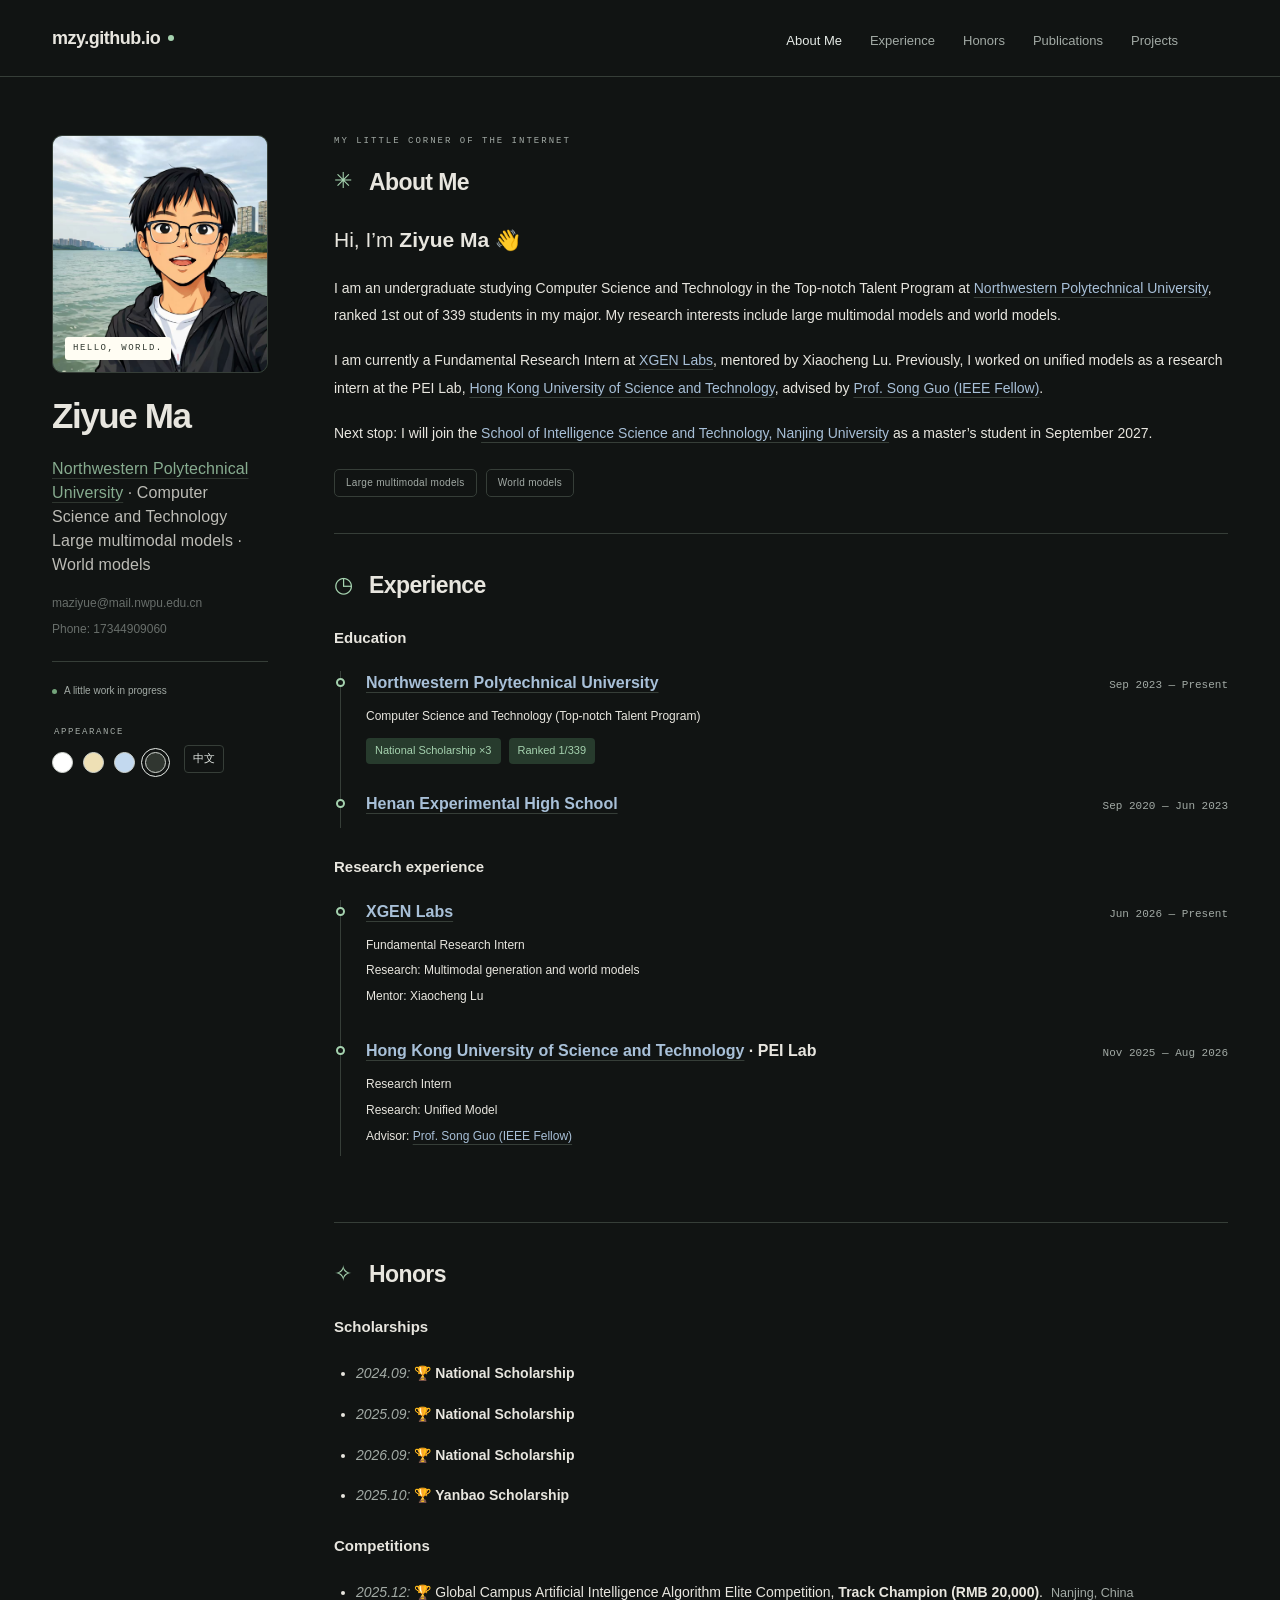
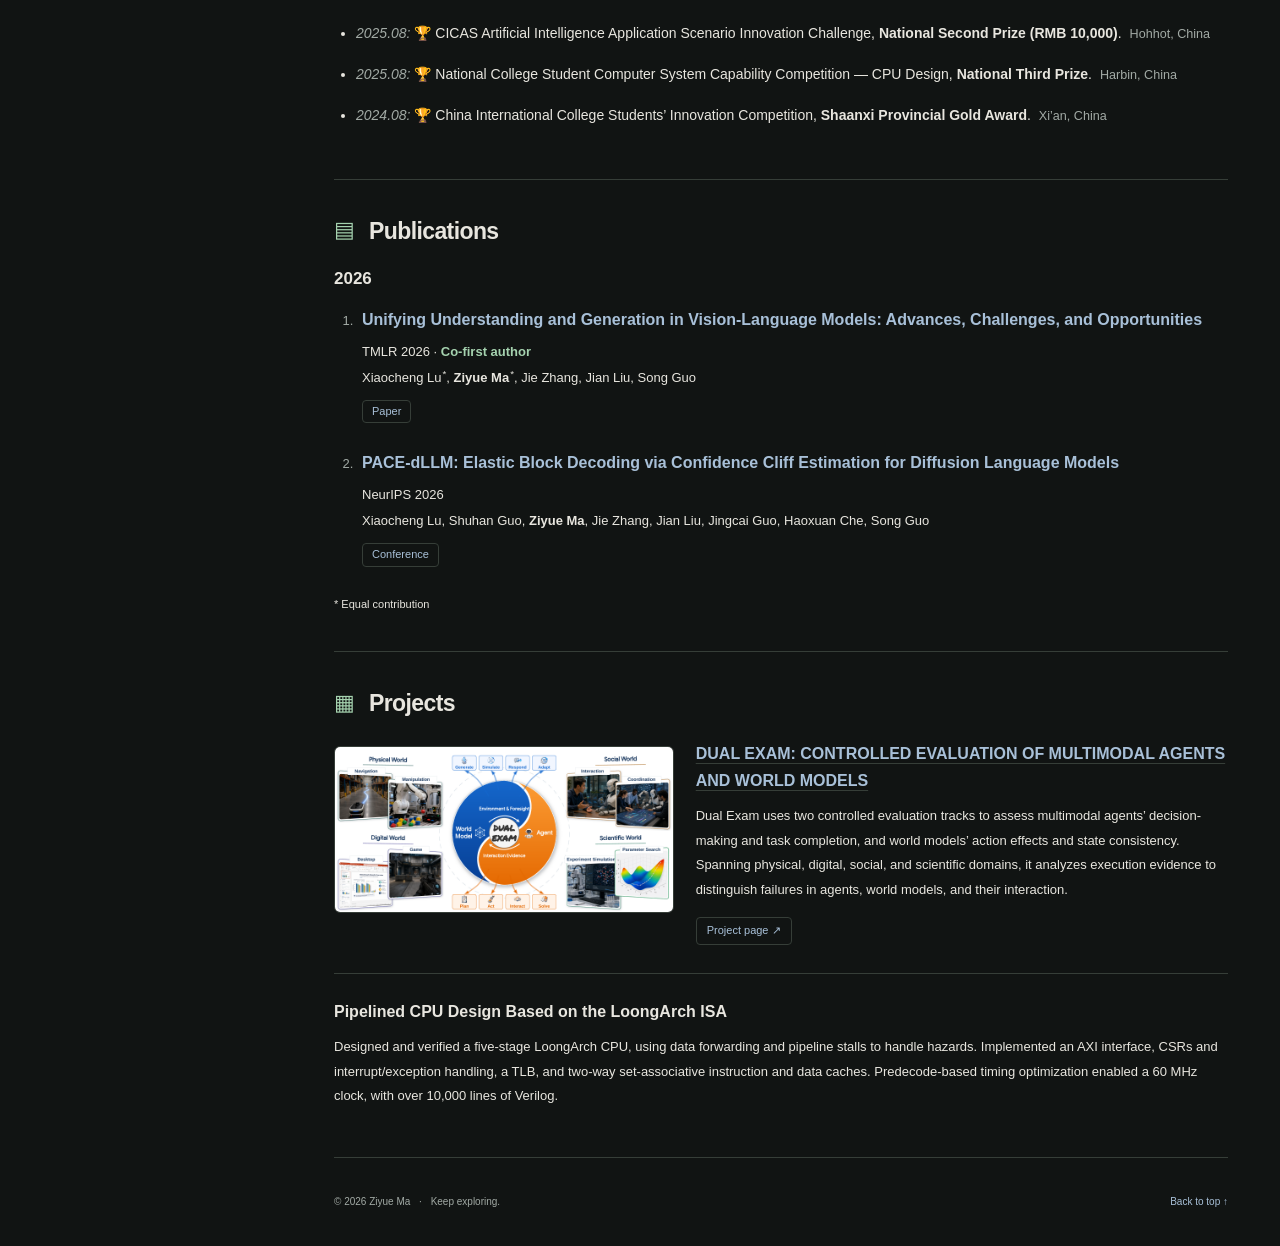
==== commit f4d46b65: "Update contact details and scholarships" ====
--- a/index.html
+++ b/index.html
@@ -2,7 +2,7 @@
     <html lang="en" data-theme="dark"><head><meta charset="utf-8"><meta name="viewport" content="width=device-width,initial-scale=1">
     <title>mzy.github.io — Ziyue Ma</title><meta name="description" content="I am an undergraduate studying Computer Science and Technology in the Top-notch Talent Program at Northwestern Polytechnical University, ranked 1st out of 339 students in my major. My research interests include large multimodal models and world models.">
     <meta name="color-scheme" content="light dark"><link rel="icon" href="assets/images/favicon.svg" type="image/svg+xml">
-    <link rel="stylesheet" href="assets/css/template.css"><link rel="stylesheet" href="assets/css/template-additions.css"><link rel="stylesheet" href="assets/css/site.css">
+    <link rel="stylesheet" href="assets/css/template.css"><link rel="stylesheet" href="assets/css/template-additions.css"><link rel="stylesheet" href="assets/css/site.css?v=b4e2280e0db6">
     <script>try{const t=localStorage.getItem('mzy-theme-v2');if(['light','yellow','blue','dark'].includes(t)){if(t==='light')delete document.documentElement.dataset.theme;else document.documentElement.dataset.theme=t;}}catch(e){}</script>
     <script src="assets/js/site.js" defer></script></head>
     <body><a class="skip-link" href="#about">Skip to content</a>
@@ -11,15 +11,15 @@
     <div class="author__avatar"><div class="portrait-frame"><img src="assets/images/portrait.jpg" alt="Ziyue Ma’s portrait" width="1024" height="1536"><span class="portrait-tag">HELLO, WORLD.</span></div></div>
     <div class="author__content"><h1 class="author__name">Ziyue Ma</h1></div>
     <p class="author__direction"><a class="profile-reference" href="https://www.nwpu.edu.cn/" target="_blank" rel="noopener noreferrer">Northwestern Polytechnical University</a> · Computer Science and Technology<br>Large multimodal models · World models</p>
-    <div class="author__social-icons"><a class="github-link" href="https://github.com/abczyxabczyxa" target="_blank" rel="noopener noreferrer"><svg viewBox="0 0 24 24" aria-hidden="true"><path fill="currentColor" d="M12 2a10 10 0 0 0-3.16 19.49c.5.09.68-.22.68-.48v-1.86c-2.78.6-3.37-1.18-3.37-1.18-.45-1.16-1.11-1.47-1.11-1.47-.91-.62.07-.61.07-.61 1 .07 1.53 1.03 1.53 1.03.89 1.53 2.34 1.09 2.91.83.09-.65.35-1.09.63-1.34-2.22-.25-4.56-1.11-4.56-4.94 0-1.09.39-1.99 1.03-2.69-.1-.25-.45-1.27.1-2.65 0 0 .84-.27 2.75 1.03a9.58 9.58 0 0 1 5 0c1.91-1.3 2.75-1.03 2.75-1.03.55 1.38.2 2.4.1 2.65.64.7 1.03 1.6 1.03 2.69 0 3.84-2.34 4.69-4.58 4.94.36.31.68.92.68 1.85v2.75c0 .27.18.58.69.48A10 10 0 0 0 12 2Z"/></svg>GitHub <span>↗</span></a><a class="email-link" href="mailto:maziyue@mail.nwpu.edu.cn" aria-label="Email maziyue@mail.nwpu.edu.cn">maziyue@mail.nwpu.edu.cn</a></div>
+    <div class="author__social-icons"><a class="email-link" href="mailto:maziyue@mail.nwpu.edu.cn" aria-label="Email maziyue@mail.nwpu.edu.cn">maziyue@mail.nwpu.edu.cn</a><a class="phone-link" href="tel:17344909060">Phone: 17344909060</a></div>
     <div class="profile-note"><span class="status-dot"></span> A little work in progress</div>
     <div class="appearance-controls"><fieldset class="theme-picker"><legend>APPEARANCE</legend><button type="button" data-theme-choice="light" aria-label="Light theme" aria-pressed="true"></button><button type="button" data-theme-choice="yellow" aria-label="Warm theme" aria-pressed="false"></button><button type="button" data-theme-choice="blue" aria-label="Blue theme" aria-pressed="false"></button><button type="button" data-theme-choice="dark" aria-label="Dark theme" aria-pressed="false"></button></fieldset><a class="language-toggle" href="zh.html" lang="zh-CN" aria-label="切换为中文">中文</a></div>
     </div></aside>
     <article class="page"><div class="page__inner-wrap"><div class="page__content">
     <section id="about" class="about-section"><div class="section-kicker">MY LITTLE CORNER OF THE INTERNET</div><h2><span class="section-symbol" aria-hidden="true">✳</span> About Me</h2><p class="intro-lead">Hi, I’m <strong>Ziyue Ma</strong><span class="wave"> 👋</span></p><p>I am an undergraduate studying Computer Science and Technology in the Top-notch Talent Program at <a class="profile-reference" href="https://www.nwpu.edu.cn/" target="_blank" rel="noopener noreferrer">Northwestern Polytechnical University</a>, ranked 1st out of 339 students in my major. My research interests include large multimodal models and world models.</p><p>I am currently a Fundamental Research Intern at <a class="profile-reference" href="https://xgenlabs.ai/" target="_blank" rel="noopener noreferrer">XGEN Labs</a>, mentored by Xiaocheng Lu. Previously, I worked on unified models as a research intern at the PEI Lab, <a class="profile-reference" href="https://hkust.edu.hk/" target="_blank" rel="noopener noreferrer">Hong Kong University of Science and Technology</a>, advised by <a class="profile-reference" href="https://cse.hkust.edu.hk/~songguo/" target="_blank" rel="noopener noreferrer">Prof. Song Guo (IEEE Fellow)</a>.</p><p>Next stop: I will join the <a class="profile-reference" href="https://is.nju.edu.cn/" target="_blank" rel="noopener noreferrer">School of Intelligence Science and Technology, Nanjing University</a> as a master’s student in September 2027.</p><div class="topic-pills"><span>Large multimodal models</span><span>World models</span></div></section>
     <section id="experience"><h2><span class="section-symbol" aria-hidden="true">◷</span> Experience</h2><h3 class="experience-group-title">Education <span>EDUCATION</span></h3><ol class="personal-timeline"><li class="timeline-entry"><span class="timeline-point" aria-hidden="true"></span><div class="timeline-heading"><h4><a class="profile-reference" href="https://www.nwpu.edu.cn/" target="_blank" rel="noopener noreferrer">Northwestern Polytechnical University</a></h4><span class="timeline-date">Sep 2023 — Present</span></div><p class="timeline-detail">Computer Science and Technology (Top-notch Talent Program)</p><div class="academic-highlights"><span>National Scholarship ×3</span><span>Ranked 1/339</span></div></li><li class="timeline-entry"><span class="timeline-point" aria-hidden="true"></span><div class="timeline-heading"><h4><a class="profile-reference" href="https://www.hnssyzx.cn/" target="_blank" rel="noopener noreferrer">Henan Experimental High School</a></h4><span class="timeline-date">Sep 2020 — Jun 2023</span></div><div class="academic-highlights"></div></li></ol><h3 class="experience-group-title">Research experience <span>RESEARCH EXPERIENCE</span></h3><ol class="personal-timeline"><li class="timeline-entry"><span class="timeline-point" aria-hidden="true"></span><div class="timeline-heading"><h4><a class="profile-reference" href="https://xgenlabs.ai/" target="_blank" rel="noopener noreferrer">XGEN Labs</a></h4><span class="timeline-date">Jun 2026 — Present</span></div><p class="timeline-role">Fundamental Research Intern</p><p class="timeline-detail">Research: Multimodal generation and world models</p><p class="timeline-mentor">Mentor: Xiaocheng Lu</p></li><li class="timeline-entry"><span class="timeline-point" aria-hidden="true"></span><div class="timeline-heading"><h4><a class="profile-reference" href="https://hkust.edu.hk/" target="_blank" rel="noopener noreferrer">Hong Kong University of Science and Technology</a> · PEI Lab</h4><span class="timeline-date">Nov 2025 — Aug 2026</span></div><p class="timeline-role">Research Intern</p><p class="timeline-detail">Research: Unified Model</p><p class="timeline-mentor">Advisor: <a class="profile-reference" href="https://cse.hkust.edu.hk/~songguo/" target="_blank" rel="noopener noreferrer">Prof. Song Guo (IEEE Fellow)</a></p></li></ol></section>
-    <section id="honors"><h2><span class="section-symbol" aria-hidden="true">✧</span> Honors</h2><h3 class="experience-group-title">Scholarships <span>SCHOLARSHIPS</span></h3><ul class="honor-list"><li class="honor-row"><p><em><time datetime="2024-09">2024.09</time>:</em> 🏆 <strong class="honor-emphasized">National Scholarship</strong></p></li><li class="honor-row"><p><em><time datetime="2025-09">2025.09</time>:</em> 🏆 <strong class="honor-emphasized">National Scholarship</strong></p></li><li class="honor-row"><p><em><time datetime="2026-09">2026.09</time>:</em> 🏆 <strong class="honor-emphasized">National Scholarship</strong></p></li><li class="honor-row"><p><em><time datetime="2025-10">2025.10</time>:</em> 🏆 <strong>Yanbao Scholarship</strong></p></li><li class="honor-row"><p><em><time datetime="2024-09">2024.09</time>:</em> <strong>First-class University Scholarship, Northwestern Polytechnical University</strong></p></li><li class="honor-row"><p><em><time datetime="2025-09">2025.09</time>:</em> <strong>First-class University Scholarship, Northwestern Polytechnical University</strong></p></li></ul><h3 class="experience-group-title">Competitions <span>COMPETITIONS</span></h3><ul class="honor-list"><li class="honor-row"><p><em><time datetime="2025-12">2025.12</time>:</em> 🏆 Global Campus Artificial Intelligence Algorithm Elite Competition, <strong>Track Champion (RMB 20,000)</strong>.<span class="honor-location">Nanjing, China</span></p></li><li class="honor-row"><p><em><time datetime="2025-08">2025.08</time>:</em> 🏆 CICAS Artificial Intelligence Application Scenario Innovation Challenge, <strong>National Second Prize (RMB 10,000)</strong>.<span class="honor-location">Hohhot, China</span></p></li><li class="honor-row"><p><em><time datetime="2025-08">2025.08</time>:</em> 🏆 National College Student Computer System Capability Competition — CPU Design, <strong>National Third Prize</strong>.<span class="honor-location">Harbin, China</span></p></li><li class="honor-row"><p><em><time datetime="2024-08">2024.08</time>:</em> 🏆 China International College Students’ Innovation Competition, <strong>Shaanxi Provincial Gold Award</strong>.<span class="honor-location">Xi’an, China</span></p></li></ul></section>
+    <section id="honors"><h2><span class="section-symbol" aria-hidden="true">✧</span> Honors</h2><h3 class="experience-group-title">Scholarships <span>SCHOLARSHIPS</span></h3><ul class="honor-list"><li class="honor-row"><p><em><time datetime="2024-09">2024.09</time>:</em> 🏆 <strong class="honor-emphasized">National Scholarship</strong></p></li><li class="honor-row"><p><em><time datetime="2025-09">2025.09</time>:</em> 🏆 <strong class="honor-emphasized">National Scholarship</strong></p></li><li class="honor-row"><p><em><time datetime="2026-09">2026.09</time>:</em> 🏆 <strong class="honor-emphasized">National Scholarship</strong></p></li><li class="honor-row"><p><em><time datetime="2025-10">2025.10</time>:</em> 🏆 <strong>Yanbao Scholarship</strong></p></li></ul><h3 class="experience-group-title">Competitions <span>COMPETITIONS</span></h3><ul class="honor-list"><li class="honor-row"><p><em><time datetime="2025-12">2025.12</time>:</em> 🏆 Global Campus Artificial Intelligence Algorithm Elite Competition, <strong>Track Champion (RMB 20,000)</strong>.<span class="honor-location">Nanjing, China</span></p></li><li class="honor-row"><p><em><time datetime="2025-08">2025.08</time>:</em> 🏆 CICAS Artificial Intelligence Application Scenario Innovation Challenge, <strong>National Second Prize (RMB 10,000)</strong>.<span class="honor-location">Hohhot, China</span></p></li><li class="honor-row"><p><em><time datetime="2025-08">2025.08</time>:</em> 🏆 National College Student Computer System Capability Competition — CPU Design, <strong>National Third Prize</strong>.<span class="honor-location">Harbin, China</span></p></li><li class="honor-row"><p><em><time datetime="2024-08">2024.08</time>:</em> 🏆 China International College Students’ Innovation Competition, <strong>Shaanxi Provincial Gold Award</strong>.<span class="honor-location">Xi’an, China</span></p></li></ul></section>
     <section id="publications"><h2><span class="section-symbol" aria-hidden="true">▤</span> Publications</h2><h3 class="publication-year">2026</h3><ol class="publication-list"><li class="publication-item"><h3 class="publication-title"><a href="https://openreview.net/pdf?id=AIMmeOrVFL" target="_blank" rel="noopener noreferrer">Unifying Understanding and Generation in Vision-Language Models: Advances, Challenges, and Opportunities</a></h3><p class="publication-venue">TMLR 2026 · <span class="publication-contribution">Co-first author</span></p><p class="publication-authors">Xiaocheng Lu<sup>*</sup>, <strong>Ziyue Ma</strong><sup>*</sup>, Jie Zhang, Jian Liu, Song Guo</p><div class="publication-links"><a href="https://openreview.net/pdf?id=AIMmeOrVFL" target="_blank" rel="noopener noreferrer">Paper</a></div></li><li class="publication-item"><h3 class="publication-title"><a href="https://neurips.cc/virtual/2026/loc/sydney/poster/149141" target="_blank" rel="noopener noreferrer">PACE-dLLM: Elastic Block Decoding via Confidence Cliff Estimation for Diffusion Language Models</a></h3><p class="publication-venue">NeurIPS 2026</p><p class="publication-authors">Xiaocheng Lu, Shuhan Guo, <strong>Ziyue Ma</strong>, Jie Zhang, Jian Liu, Jingcai Guo, Haoxuan Che, Song Guo</p><div class="publication-links"><a href="https://neurips.cc/virtual/2026/loc/sydney/poster/149141" target="_blank" rel="noopener noreferrer">Conference</a></div></li></ol><p class="publication-note">* Equal contribution</p></section>
-    <section id="projects"><h2><span class="section-symbol" aria-hidden="true">▦</span> Projects</h2><div class="research-projects"><article class="research-project research-project-with-image"><div class="research-project-image"><img src="assets/images/dual-exam.png" alt="DUAL EXAM evaluation framework for multimodal agents and world models across physical, digital, social, and scientific domains" width="1600" height="780" loading="lazy"></div><div class="research-project-content"><h3><a class="profile-reference" href="https://xgenlabs.ai/research/dual-exam/" target="_blank" rel="noopener noreferrer">DUAL EXAM: CONTROLLED EVALUATION OF MULTIMODAL AGENTS AND WORLD MODELS</a></h3><p>Dual Exam uses two controlled evaluation tracks to assess multimodal agents’ decision-making and task completion, and world models’ action effects and state consistency. Spanning physical, digital, social, and scientific domains, it analyzes execution evidence to distinguish failures in agents, world models, and their interaction.</p><p class="project-status">Technical report is coming soon</p><a class="project-page-link" href="https://xgenlabs.ai/research/dual-exam/" target="_blank" rel="noopener noreferrer">Project page ↗</a></div></article><article class="research-project"><div class="research-project-content"><h3>Pipelined CPU Design Based on the LoongArch ISA</h3><p>Designed and verified a five-stage LoongArch CPU, using data forwarding and pipeline stalls to handle hazards. Implemented an AXI interface, CSRs and interrupt/exception handling, a TLB, and two-way set-associative instruction and data caches. Predecode-based timing optimization enabled a 60 MHz clock, with over 10,000 lines of Verilog.</p></div></article></div></section>
+    <section id="projects"><h2><span class="section-symbol" aria-hidden="true">▦</span> Projects</h2><div class="research-projects"><article class="research-project research-project-with-image"><div class="research-project-image"><img src="assets/images/dual-exam.png" alt="DUAL EXAM evaluation framework for multimodal agents and world models across physical, digital, social, and scientific domains" width="1600" height="780" loading="lazy"></div><div class="research-project-content"><h3><a class="profile-reference" href="https://xgenlabs.ai/research/dual-exam/" target="_blank" rel="noopener noreferrer">DUAL EXAM: CONTROLLED EVALUATION OF MULTIMODAL AGENTS AND WORLD MODELS</a></h3><p>Dual Exam uses two controlled evaluation tracks to assess multimodal agents’ decision-making and task completion, and world models’ action effects and state consistency. Spanning physical, digital, social, and scientific domains, it analyzes execution evidence to distinguish failures in agents, world models, and their interaction.</p><a class="project-page-link" href="https://xgenlabs.ai/research/dual-exam/" target="_blank" rel="noopener noreferrer">Project page ↗</a></div></article><article class="research-project"><div class="research-project-content"><h3>Pipelined CPU Design Based on the LoongArch ISA</h3><p>Designed and verified a five-stage LoongArch CPU, using data forwarding and pipeline stalls to handle hazards. Implemented an AXI interface, CSRs and interrupt/exception handling, a TLB, and two-way set-associative instruction and data caches. Predecode-based timing optimization enabled a 60 MHz clock, with over 10,000 lines of Verilog.</p></div></article></div></section>
     <footer class="site-footer"><span>© 2026 Ziyue Ma <span class="footer-dot">·</span> Keep exploring.</span><a href="#about">Back to top ↑</a></footer>
     </div></div></article></div><noscript><p class="noscript-note">Content and links work without JavaScript. Theme switching requires JavaScript.</p></noscript></body></html>
--- a/assets/css/site.css
+++ b/assets/css/site.css
@@ -12,7 +12,7 @@
 .site-brand{font-size:18px;font-weight:700;text-decoration:none!important;letter-spacing:-.5px;white-space:nowrap;display:flex;align-items:center;gap:8px}.brand-dot{width:6px;height:6px;background:var(--accent);border-radius:50%}
 .site-nav{min-width:0}.site-nav__links{display:flex!important;gap:28px!important;margin:0!important;padding:0!important;list-style:none;align-items:center;justify-content:flex-end}.site-nav__links li{margin:0!important;white-space:nowrap}.site-nav__link{font-size:13px!important;font-weight:500!important;padding:27px 0!important;border:0!important;border-radius:0!important;background:transparent!important;color:var(--muted)!important;text-decoration:none!important;position:relative}.site-nav__link[aria-current]{color:var(--c-text)!important}.site-nav__link[aria-current]:after{content:"";height:2px;background:var(--accent);position:absolute;bottom:15px;left:0;right:0}
 #main{display:grid!important;grid-template-columns:216px minmax(0,1fr);gap:66px;max-width:1176px;margin:0 auto!important;padding:58px 0 0!important;width:calc(100% - 80px)!important}
-#main:after,#main:before{display:none!important}.sidebar{position:sticky!important;top:114px;align-self:start;width:auto!important;float:none!important;margin:0!important;padding:0!important;max-height:none;overflow:visible!important}.profile_box{width:100%}.author__avatar{display:block!important;width:100%!important;margin:0!important}.portrait-frame{width:100%;height:238px;border-radius:10px;overflow:hidden;position:relative;background:var(--soft-accent);border:1px solid var(--line)}.portrait-frame img{display:block!important;width:100%!important;height:100%!important;border:0!important;border-radius:0!important;object-fit:cover;padding:0!important}.portrait-tag{position:absolute;bottom:12px;left:12px;border-radius:3px;background:#fffdf3;color:#30382f;font:9px/1.5 monospace;letter-spacing:1.5px;padding:5px 8px}
+#main:after,#main:before{display:none!important}.sidebar{position:sticky!important;top:114px;align-self:start;width:auto!important;float:none!important;margin:0!important;padding:0!important;max-height:none;overflow:visible!important}.profile_box{width:100%}.author__avatar{display:block!important;width:100%!important;margin:0!important}.portrait-frame{width:100%;height:238px;border-radius:10px;overflow:hidden;position:relative;background:var(--soft-accent);border:1px solid var(--line)}.portrait-frame img{display:block!important;width:100%!important;max-width:100%!important;min-width:0!important;height:100%!important;border:0!important;border-radius:0!important;object-fit:cover;padding:0!important}.portrait-tag{position:absolute;bottom:12px;left:12px;border-radius:3px;background:#fffdf3;color:#30382f;font:9px/1.5 monospace;letter-spacing:1.5px;padding:5px 8px}
 .author__content{padding:0!important;margin-top:22px;display:block!important}.author__name{font-size:35px!important;line-height:1.2!important;font-weight:700;letter-spacing:-1.4px;margin:0 0 10px!important;border:0!important}.name-period{color:var(--accent)}.author__bio{font-size:13px!important;margin:0!important;color:var(--c-text);opacity:.8}.author__direction{font-size:12px;line-height:2;margin:20px 0;color:var(--muted);letter-spacing:.1px}.author__social-icons{display:flex;gap:14px;align-items:center}.github-link{display:flex!important;align-items:center;gap:8px;font-size:12px;text-decoration:none!important;font-weight:600}.github-link svg{height:19px;width:19px}.github-link span{color:var(--muted)}.profile-note{margin-top:26px;padding-top:20px;border-top:1px solid var(--line);font-size:10px;color:var(--muted);display:flex;align-items:center;gap:7px}.status-dot{width:5px;height:5px;background:#74a47b;border-radius:50%;display:inline-block}
 .theme-picker{margin:26px 0 0;padding:0;border:0;display:flex;gap:10px}.theme-picker legend{font:9px/1.5 monospace;color:var(--muted);letter-spacing:1.6px;margin-bottom:12px}.theme-picker button{height:21px;width:21px;border:1px solid #d0d5cf;border-radius:50%;padding:0;background:#fff;cursor:pointer}.theme-picker button[data-theme-choice="yellow"]{background:#eee0b5}.theme-picker button[data-theme-choice="blue"]{background:#c3d9ef}.theme-picker button[data-theme-choice="dark"]{background:#303630}.theme-picker button[aria-pressed="true"]{outline:1px solid var(--c-text);outline-offset:3px}
 .page{width:auto!important;padding:0!important;float:none!important;margin:0!important;min-width:0}.page__content{font-size:15px}.page__content section{scroll-margin-top:100px;padding:0 0 36px;margin:0 0 35px;border-bottom:1px solid var(--line)}.page__content h2{display:flex;gap:11px;align-items:center;font-size:23px;letter-spacing:-.6px;border:0;margin:0 0 22px;padding:0;line-height:1.4}.page__content p{font-size:14px;line-height:1.95;margin:0 0 18px}.section-symbol{font-family:Arial,sans-serif;font-size:22px;font-weight:400;color:var(--accent);width:24px;display:inline-block}.section-kicker{font:9px/1.5 monospace;letter-spacing:2px;color:var(--muted);margin:0 0 17px}.page__content .intro-lead{font-size:21px;margin-bottom:14px}.intro-lead strong{font-weight:700}.wave{font-size:20px}.page__content blockquote{margin:24px 0;border-left:3px solid var(--accent);padding:10px 18px;background:linear-gradient(90deg,var(--soft-accent),transparent);font-size:16px;font-style:normal;font-weight:600;border-radius:0 5px 5px 0}.intro-secondary{color:var(--muted);font-size:13px!important}.topic-pills{display:flex;gap:9px;margin-top:22px}.topic-pills span{border:1px solid var(--line);border-radius:5px;padding:4px 11px;font-size:10px;letter-spacing:.3px;color:var(--muted)}.section-heading{display:flex;align-items:center;justify-content:space-between;gap:10px;margin-bottom:20px}.section-heading h2{margin:0}.section-caption{font-size:10px;color:var(--muted)}
@@ -89,6 +89,6 @@
 .research-project-content{min-width:0}
 @media(max-width:760px){.research-project-with-image{grid-template-columns:1fr;gap:16px}.research-project-image{margin-top:0}}
 .author__social-icons{flex-wrap:wrap}
-.author__social-icons .email-link{flex-basis:100%;font-size:12px;color:var(--muted);text-decoration:none;overflow-wrap:anywhere}
-.author__social-icons .email-link:hover{color:var(--accent);text-decoration:underline}
-@media(max-width:760px){.author__social-icons .email-link{font-size:11px}}
+.author__social-icons .email-link,.author__social-icons .phone-link{flex-basis:100%;font-size:12px;color:var(--muted);text-decoration:none;overflow-wrap:anywhere}
+.author__social-icons .email-link:hover,.author__social-icons .phone-link:hover{color:var(--accent);text-decoration:underline}
+@media(max-width:760px){.author__social-icons .email-link,.author__social-icons .phone-link{font-size:11px}}
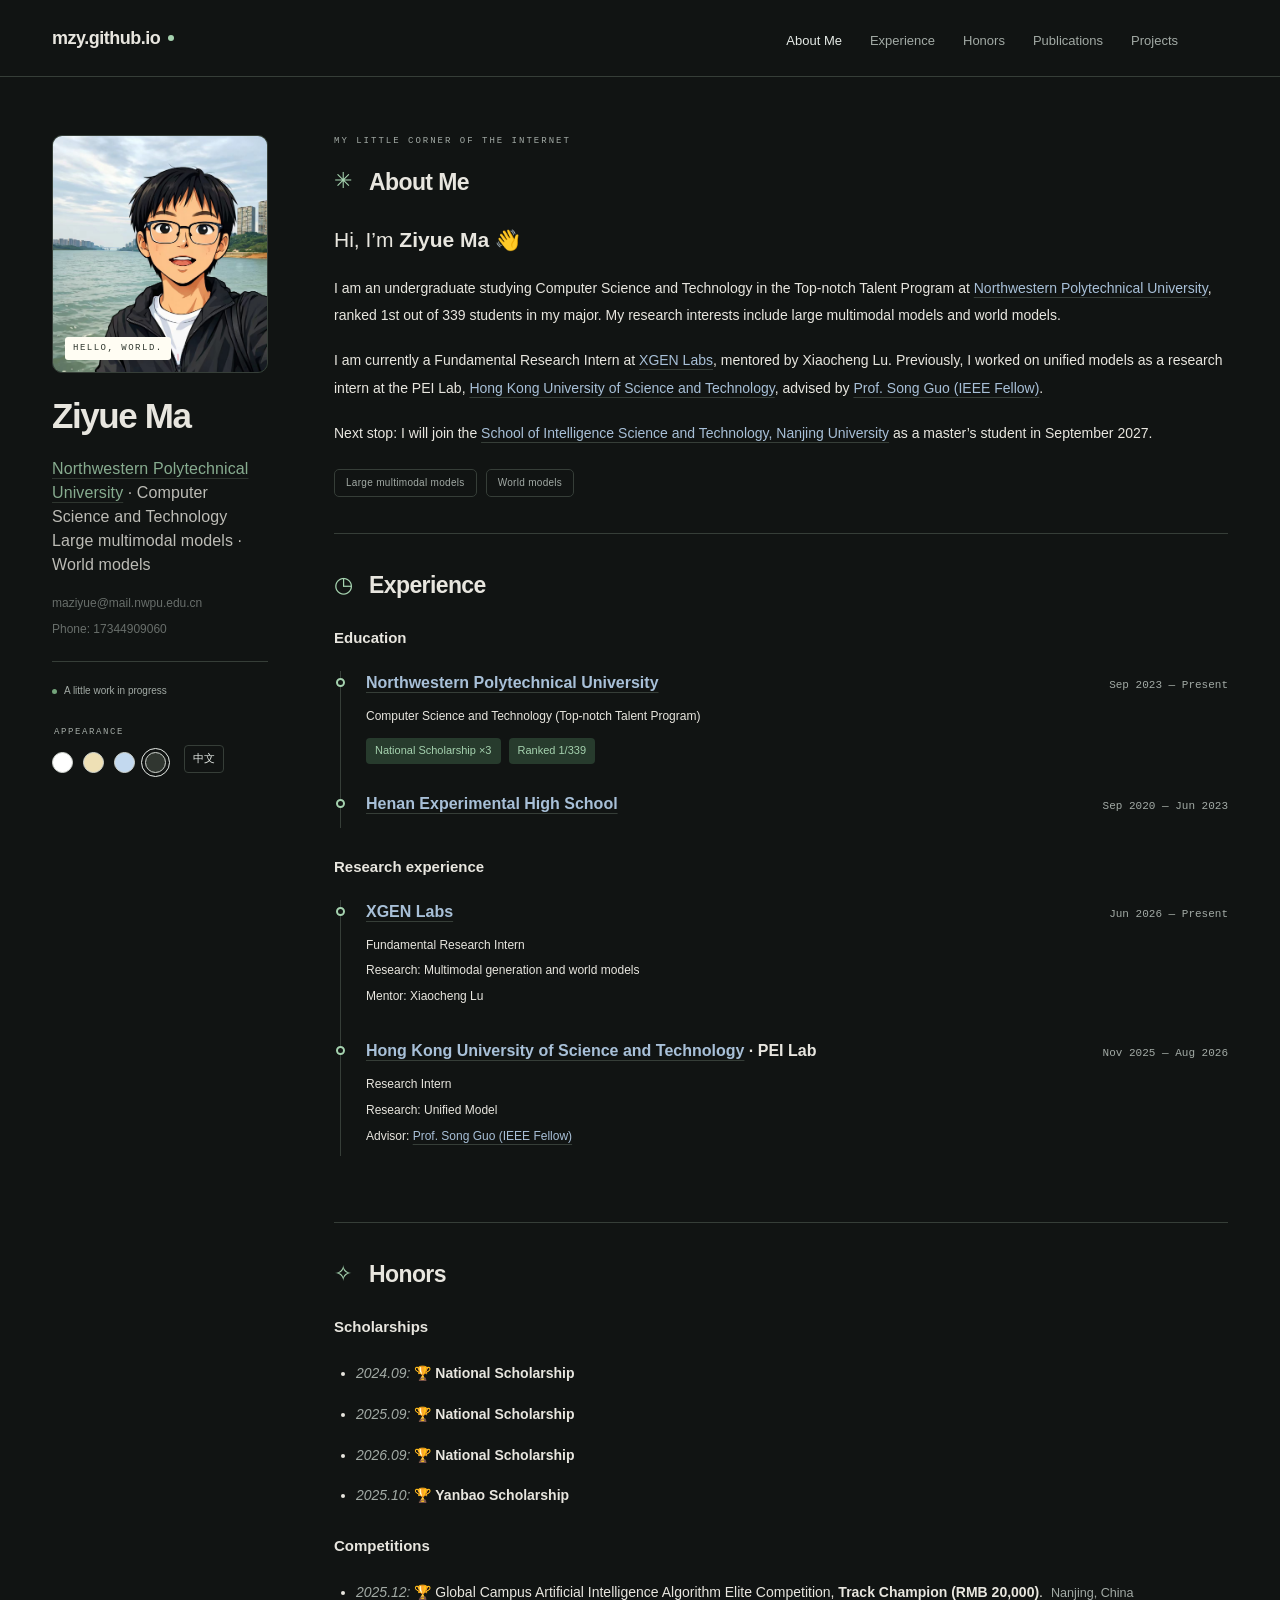
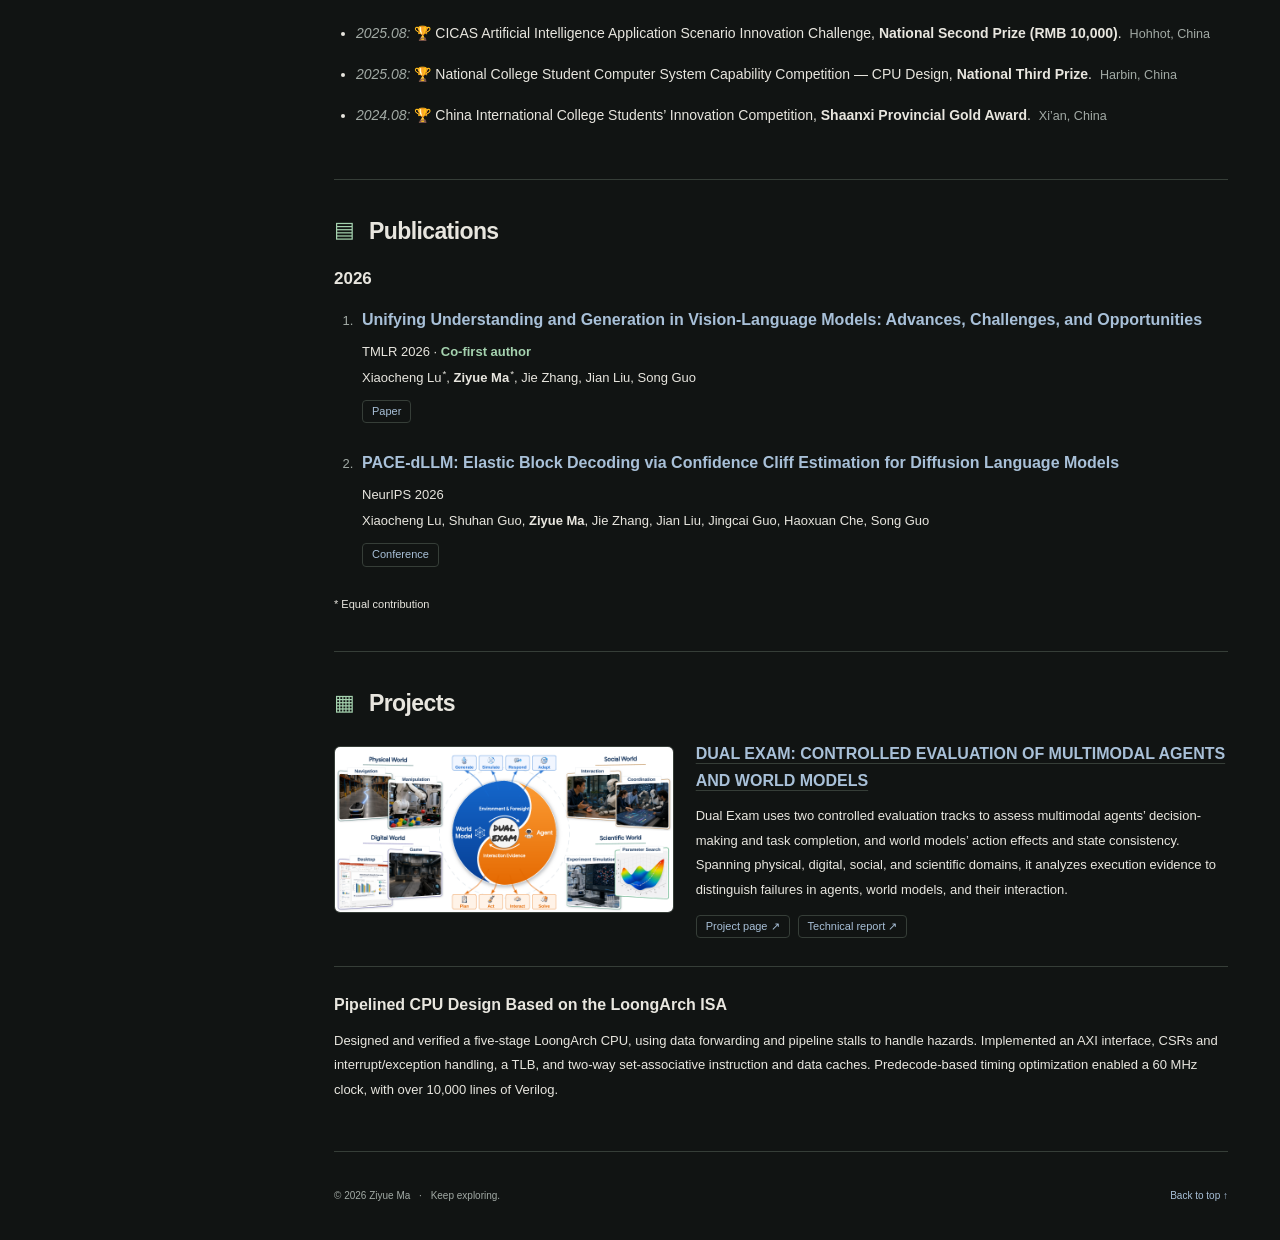
==== commit 9e4b105c: "Link Dual Exam technical report on arXiv" ====
--- a/index.html
+++ b/index.html
@@ -20,6 +20,6 @@
     <section id="experience"><h2><span class="section-symbol" aria-hidden="true">◷</span> Experience</h2><h3 class="experience-group-title">Education <span>EDUCATION</span></h3><ol class="personal-timeline"><li class="timeline-entry"><span class="timeline-point" aria-hidden="true"></span><div class="timeline-heading"><h4><a class="profile-reference" href="https://www.nwpu.edu.cn/" target="_blank" rel="noopener noreferrer">Northwestern Polytechnical University</a></h4><span class="timeline-date">Sep 2023 — Present</span></div><p class="timeline-detail">Computer Science and Technology (Top-notch Talent Program)</p><div class="academic-highlights"><span>National Scholarship ×3</span><span>Ranked 1/339</span></div></li><li class="timeline-entry"><span class="timeline-point" aria-hidden="true"></span><div class="timeline-heading"><h4><a class="profile-reference" href="https://www.hnssyzx.cn/" target="_blank" rel="noopener noreferrer">Henan Experimental High School</a></h4><span class="timeline-date">Sep 2020 — Jun 2023</span></div><div class="academic-highlights"></div></li></ol><h3 class="experience-group-title">Research experience <span>RESEARCH EXPERIENCE</span></h3><ol class="personal-timeline"><li class="timeline-entry"><span class="timeline-point" aria-hidden="true"></span><div class="timeline-heading"><h4><a class="profile-reference" href="https://xgenlabs.ai/" target="_blank" rel="noopener noreferrer">XGEN Labs</a></h4><span class="timeline-date">Jun 2026 — Present</span></div><p class="timeline-role">Fundamental Research Intern</p><p class="timeline-detail">Research: Multimodal generation and world models</p><p class="timeline-mentor">Mentor: Xiaocheng Lu</p></li><li class="timeline-entry"><span class="timeline-point" aria-hidden="true"></span><div class="timeline-heading"><h4><a class="profile-reference" href="https://hkust.edu.hk/" target="_blank" rel="noopener noreferrer">Hong Kong University of Science and Technology</a> · PEI Lab</h4><span class="timeline-date">Nov 2025 — Aug 2026</span></div><p class="timeline-role">Research Intern</p><p class="timeline-detail">Research: Unified Model</p><p class="timeline-mentor">Advisor: <a class="profile-reference" href="https://cse.hkust.edu.hk/~songguo/" target="_blank" rel="noopener noreferrer">Prof. Song Guo (IEEE Fellow)</a></p></li></ol></section>
     <section id="honors"><h2><span class="section-symbol" aria-hidden="true">✧</span> Honors</h2><h3 class="experience-group-title">Scholarships <span>SCHOLARSHIPS</span></h3><ul class="honor-list"><li class="honor-row"><p><em><time datetime="2024-09">2024.09</time>:</em> 🏆 <strong class="honor-emphasized">National Scholarship</strong></p></li><li class="honor-row"><p><em><time datetime="2025-09">2025.09</time>:</em> 🏆 <strong class="honor-emphasized">National Scholarship</strong></p></li><li class="honor-row"><p><em><time datetime="2026-09">2026.09</time>:</em> 🏆 <strong class="honor-emphasized">National Scholarship</strong></p></li><li class="honor-row"><p><em><time datetime="2025-10">2025.10</time>:</em> 🏆 <strong>Yanbao Scholarship</strong></p></li></ul><h3 class="experience-group-title">Competitions <span>COMPETITIONS</span></h3><ul class="honor-list"><li class="honor-row"><p><em><time datetime="2025-12">2025.12</time>:</em> 🏆 Global Campus Artificial Intelligence Algorithm Elite Competition, <strong>Track Champion (RMB 20,000)</strong>.<span class="honor-location">Nanjing, China</span></p></li><li class="honor-row"><p><em><time datetime="2025-08">2025.08</time>:</em> 🏆 CICAS Artificial Intelligence Application Scenario Innovation Challenge, <strong>National Second Prize (RMB 10,000)</strong>.<span class="honor-location">Hohhot, China</span></p></li><li class="honor-row"><p><em><time datetime="2025-08">2025.08</time>:</em> 🏆 National College Student Computer System Capability Competition — CPU Design, <strong>National Third Prize</strong>.<span class="honor-location">Harbin, China</span></p></li><li class="honor-row"><p><em><time datetime="2024-08">2024.08</time>:</em> 🏆 China International College Students’ Innovation Competition, <strong>Shaanxi Provincial Gold Award</strong>.<span class="honor-location">Xi’an, China</span></p></li></ul></section>
     <section id="publications"><h2><span class="section-symbol" aria-hidden="true">▤</span> Publications</h2><h3 class="publication-year">2026</h3><ol class="publication-list"><li class="publication-item"><h3 class="publication-title"><a href="https://openreview.net/pdf?id=AIMmeOrVFL" target="_blank" rel="noopener noreferrer">Unifying Understanding and Generation in Vision-Language Models: Advances, Challenges, and Opportunities</a></h3><p class="publication-venue">TMLR 2026 · <span class="publication-contribution">Co-first author</span></p><p class="publication-authors">Xiaocheng Lu<sup>*</sup>, <strong>Ziyue Ma</strong><sup>*</sup>, Jie Zhang, Jian Liu, Song Guo</p><div class="publication-links"><a href="https://openreview.net/pdf?id=AIMmeOrVFL" target="_blank" rel="noopener noreferrer">Paper</a></div></li><li class="publication-item"><h3 class="publication-title"><a href="https://neurips.cc/virtual/2026/loc/sydney/poster/149141" target="_blank" rel="noopener noreferrer">PACE-dLLM: Elastic Block Decoding via Confidence Cliff Estimation for Diffusion Language Models</a></h3><p class="publication-venue">NeurIPS 2026</p><p class="publication-authors">Xiaocheng Lu, Shuhan Guo, <strong>Ziyue Ma</strong>, Jie Zhang, Jian Liu, Jingcai Guo, Haoxuan Che, Song Guo</p><div class="publication-links"><a href="https://neurips.cc/virtual/2026/loc/sydney/poster/149141" target="_blank" rel="noopener noreferrer">Conference</a></div></li></ol><p class="publication-note">* Equal contribution</p></section>
-    <section id="projects"><h2><span class="section-symbol" aria-hidden="true">▦</span> Projects</h2><div class="research-projects"><article class="research-project research-project-with-image"><div class="research-project-image"><img src="assets/images/dual-exam.png" alt="DUAL EXAM evaluation framework for multimodal agents and world models across physical, digital, social, and scientific domains" width="1600" height="780" loading="lazy"></div><div class="research-project-content"><h3><a class="profile-reference" href="https://xgenlabs.ai/research/dual-exam/" target="_blank" rel="noopener noreferrer">DUAL EXAM: CONTROLLED EVALUATION OF MULTIMODAL AGENTS AND WORLD MODELS</a></h3><p>Dual Exam uses two controlled evaluation tracks to assess multimodal agents’ decision-making and task completion, and world models’ action effects and state consistency. Spanning physical, digital, social, and scientific domains, it analyzes execution evidence to distinguish failures in agents, world models, and their interaction.</p><a class="project-page-link" href="https://xgenlabs.ai/research/dual-exam/" target="_blank" rel="noopener noreferrer">Project page ↗</a></div></article><article class="research-project"><div class="research-project-content"><h3>Pipelined CPU Design Based on the LoongArch ISA</h3><p>Designed and verified a five-stage LoongArch CPU, using data forwarding and pipeline stalls to handle hazards. Implemented an AXI interface, CSRs and interrupt/exception handling, a TLB, and two-way set-associative instruction and data caches. Predecode-based timing optimization enabled a 60 MHz clock, with over 10,000 lines of Verilog.</p></div></article></div></section>
+    <section id="projects"><h2><span class="section-symbol" aria-hidden="true">▦</span> Projects</h2><div class="research-projects"><article class="research-project research-project-with-image"><div class="research-project-image"><img src="assets/images/dual-exam.png" alt="DUAL EXAM evaluation framework for multimodal agents and world models across physical, digital, social, and scientific domains" width="1600" height="780" loading="lazy"></div><div class="research-project-content"><h3><a class="profile-reference" href="https://xgenlabs.ai/research/dual-exam/" target="_blank" rel="noopener noreferrer">DUAL EXAM: CONTROLLED EVALUATION OF MULTIMODAL AGENTS AND WORLD MODELS</a></h3><p>Dual Exam uses two controlled evaluation tracks to assess multimodal agents’ decision-making and task completion, and world models’ action effects and state consistency. Spanning physical, digital, social, and scientific domains, it analyzes execution evidence to distinguish failures in agents, world models, and their interaction.</p><div class="publication-links"><a class="project-page-link" href="https://xgenlabs.ai/research/dual-exam/" target="_blank" rel="noopener noreferrer">Project page ↗</a><a class="project-page-link" href="https://arxiv.org/abs/2610.31066" target="_blank" rel="noopener noreferrer">Technical report ↗</a></div></div></article><article class="research-project"><div class="research-project-content"><h3>Pipelined CPU Design Based on the LoongArch ISA</h3><p>Designed and verified a five-stage LoongArch CPU, using data forwarding and pipeline stalls to handle hazards. Implemented an AXI interface, CSRs and interrupt/exception handling, a TLB, and two-way set-associative instruction and data caches. Predecode-based timing optimization enabled a 60 MHz clock, with over 10,000 lines of Verilog.</p><div class="publication-links"></div></div></article></div></section>
     <footer class="site-footer"><span>© 2026 Ziyue Ma <span class="footer-dot">·</span> Keep exploring.</span><a href="#about">Back to top ↑</a></footer>
     </div></div></article></div><noscript><p class="noscript-note">Content and links work without JavaScript. Theme switching requires JavaScript.</p></noscript></body></html>
